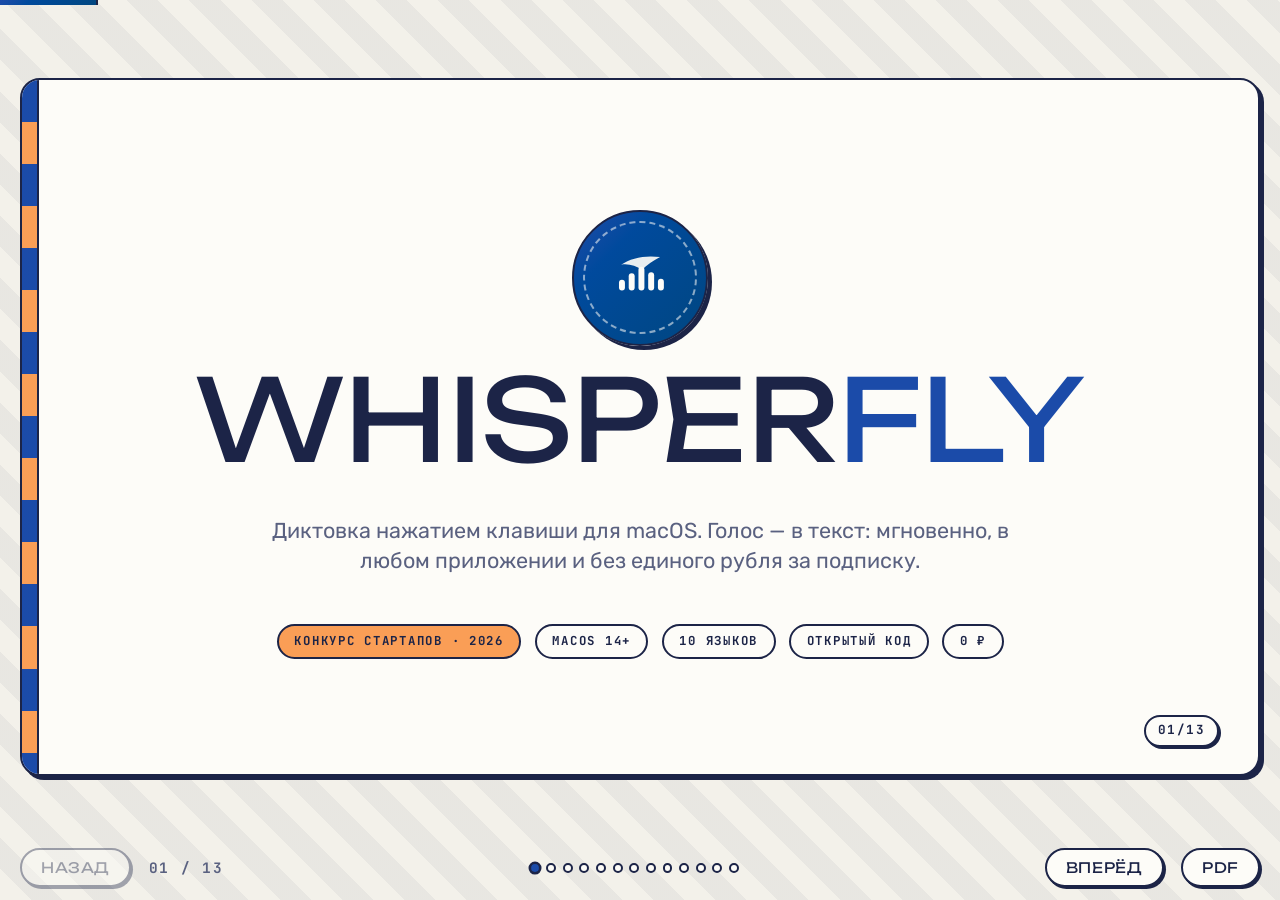
==== index.html @ e018ab06 "WhisperFly pitch deck static site" ====
<!DOCTYPE html>
<html lang="ru" data-theme="varsity" style="--tp-h: 262">
<head>
<meta charset="utf-8">
<meta name="viewport" content="width=device-width, initial-scale=1">
<title>WhisperFly — голос в текст · Питч для конкурса стартапов</title>
<meta name="description" content="WhisperFly — бесплатная диктовка нажатием клавиши для macOS. Питч-презентация для конкурса стартапов.">
<link rel="icon" href="assets/favicon.svg">
<link rel="preconnect" href="https://fonts.googleapis.com">
<link rel="preconnect" href="https://fonts.gstatic.com" crossorigin>
<link rel="stylesheet" href="https://fonts.googleapis.com/css2?family=Unbounded:wght@400;600;700;800&family=Rubik:wght@400;500;600;700;800&family=JetBrains+Mono:wght@400;700&display=swap">
<link rel="stylesheet" href="theme.css">
<link rel="stylesheet" href="deck.css">
<script>document.documentElement.classList.add('js');</script>
</head>
<body>

<div class="nav-progress" id="progress" aria-hidden="true"></div>

<!-- ── Icon sprite ──────────────────────────────────────────────────────── -->
<svg width="0" height="0" style="position:absolute" aria-hidden="true" focusable="false">
  <defs>
    <g id="g-stroke" fill="none" stroke="currentColor" stroke-width="2" stroke-linecap="round" stroke-linejoin="round"></g>
  </defs>
  <symbol id="i-mic" viewBox="0 0 24 24" fill="none" stroke="currentColor" stroke-width="2" stroke-linecap="round" stroke-linejoin="round">
    <path d="M12 2a3 3 0 0 0-3 3v6a3 3 0 0 0 6 0V5a3 3 0 0 0-3-3z"/><path d="M19 10v1a7 7 0 0 1-14 0v-1"/><path d="M12 19v3"/><path d="M9 22h6"/>
  </symbol>
  <symbol id="i-speaker" viewBox="0 0 24 24" fill="none" stroke="currentColor" stroke-width="2" stroke-linecap="round" stroke-linejoin="round">
    <path d="M11 5 6 9H3v6h3l5 4z"/><path d="M15.5 8.5a5 5 0 0 1 0 7"/><path d="M19 5a10 10 0 0 1 0 14"/>
  </symbol>
  <symbol id="i-file" viewBox="0 0 24 24" fill="none" stroke="currentColor" stroke-width="2" stroke-linecap="round" stroke-linejoin="round">
    <path d="M14 2H6a2 2 0 0 0-2 2v16a2 2 0 0 0 2 2h12a2 2 0 0 0 2-2V8z"/><path d="M14 2v6h6"/><path d="M8 13h8"/><path d="M8 17h5"/>
  </symbol>
  <symbol id="i-bolt" viewBox="0 0 24 24" fill="none" stroke="currentColor" stroke-width="2" stroke-linecap="round" stroke-linejoin="round">
    <path d="M13 2 4 14h7l-1 8 9-12h-7z"/>
  </symbol>
  <symbol id="i-spark" viewBox="0 0 24 24" fill="none" stroke="currentColor" stroke-width="2" stroke-linecap="round" stroke-linejoin="round">
    <path d="m12 3 1.9 5.6L20 10l-6.1 1.4L12 17l-1.9-5.6L4 10l6.1-1.4z"/><path d="M18 16.5 18.7 18.5 20.7 19.2 18.7 19.9 18 21.9 17.3 19.9 15.3 19.2 17.3 18.5z"/>
  </symbol>
  <symbol id="i-clock" viewBox="0 0 24 24" fill="none" stroke="currentColor" stroke-width="2" stroke-linecap="round" stroke-linejoin="round">
    <circle cx="12" cy="12" r="9"/><path d="M12 7v5l3.5 2"/>
  </symbol>
  <symbol id="i-globe" viewBox="0 0 24 24" fill="none" stroke="currentColor" stroke-width="2" stroke-linecap="round" stroke-linejoin="round">
    <circle cx="12" cy="12" r="9"/><path d="M3 12h18"/><path d="M12 3a15 15 0 0 1 0 18 15 15 0 0 1 0-18z"/>
  </symbol>
  <symbol id="i-keyboard" viewBox="0 0 24 24" fill="none" stroke="currentColor" stroke-width="2" stroke-linecap="round" stroke-linejoin="round">
    <rect x="2" y="5" width="20" height="14" rx="2"/><path d="M6 9h.01M10 9h.01M14 9h.01M18 9h.01M7 13h10M8 16.5h8"/>
  </symbol>
  <symbol id="i-cloud" viewBox="0 0 24 24" fill="none" stroke="currentColor" stroke-width="2" stroke-linecap="round" stroke-linejoin="round">
    <path d="M18 18.5a4.5 4.5 0 0 0 .6-8.96A6.5 6.5 0 0 0 5.9 9.4 4.5 4.5 0 0 0 6.5 18.5z"/>
  </symbol>
  <symbol id="i-chip" viewBox="0 0 24 24" fill="none" stroke="currentColor" stroke-width="2" stroke-linecap="round" stroke-linejoin="round">
    <rect x="6" y="6" width="12" height="12" rx="2"/><path d="M9 2v4M15 2v4M9 18v4M15 18v4M2 9h4M2 15h4M18 9h4M18 15h4"/>
  </symbol>
  <symbol id="i-shield" viewBox="0 0 24 24" fill="none" stroke="currentColor" stroke-width="2" stroke-linecap="round" stroke-linejoin="round">
    <path d="M12 3 5 6v6c0 4.4 3 8.2 7 9 4-.8 7-4.6 7-9V6z"/><path d="m9 12 2 2 4-4"/>
  </symbol>
  <symbol id="i-rocket" viewBox="0 0 24 24" fill="none" stroke="currentColor" stroke-width="2" stroke-linecap="round" stroke-linejoin="round">
    <path d="M12 2s5 3.2 5 9c0 3-1 5.2-2 6.4H9C8 16.2 7 14 7 11c0-5.8 5-9 5-9z"/><circle cx="12" cy="9" r="1.6"/><path d="M9 17.4 6 21M15 17.4 18 21"/>
  </symbol>
  <symbol id="i-users" viewBox="0 0 24 24" fill="none" stroke="currentColor" stroke-width="2" stroke-linecap="round" stroke-linejoin="round">
    <path d="M15 20v-1.6a4 4 0 0 0-4-4H7a4 4 0 0 0-4 4V20"/><circle cx="9" cy="7" r="3.4"/><path d="M18 20v-1.6a4 4 0 0 0-3-3.86"/>
  </symbol>
  <symbol id="i-code" viewBox="0 0 24 24" fill="none" stroke="currentColor" stroke-width="2" stroke-linecap="round" stroke-linejoin="round">
    <path d="m9 7-5 5 5 5"/><path d="m15 7 5 5-5 5"/>
  </symbol>
  <symbol id="i-arrow" viewBox="0 0 24 24" fill="none" stroke="currentColor" stroke-width="2.2" stroke-linecap="round" stroke-linejoin="round">
    <path d="M4 12h16"/><path d="m14 6 6 6-6 6"/>
  </symbol>
  <symbol id="i-download" viewBox="0 0 24 24" fill="none" stroke="currentColor" stroke-width="2" stroke-linecap="round" stroke-linejoin="round">
    <path d="M12 3v12"/><path d="m7 11 5 5 5-5"/><path d="M4 20h16"/>
  </symbol>
  <symbol id="i-check" viewBox="0 0 24 24" fill="none" stroke="currentColor" stroke-width="2.6" stroke-linecap="round" stroke-linejoin="round">
    <path d="m4 12.5 5.2 5.2L20 6.5"/>
  </symbol>
  <symbol id="i-x" viewBox="0 0 24 24" fill="none" stroke="currentColor" stroke-width="2.4" stroke-linecap="round" stroke-linejoin="round">
    <path d="M6 6l12 12M18 6 6 18"/>
  </symbol>
  <symbol id="i-target" viewBox="0 0 24 24" fill="none" stroke="currentColor" stroke-width="2" stroke-linecap="round" stroke-linejoin="round">
    <circle cx="12" cy="12" r="9"/><circle cx="12" cy="12" r="4.6"/><circle cx="12" cy="12" r="1.2"/>
  </symbol>
  <symbol id="i-tag" viewBox="0 0 24 24" fill="none" stroke="currentColor" stroke-width="2" stroke-linecap="round" stroke-linejoin="round">
    <path d="M20.5 12.4 12.4 20.5a2 2 0 0 1-2.8 0L3.5 14.4a2 2 0 0 1-.6-1.4V4.5a2 2 0 0 1 2-2h8.5a2 2 0 0 1 1.4.6l5.7 5.7a2 2 0 0 1 0 2.6z"/><path d="M7.5 7.5h.01"/>
  </symbol>
  <symbol id="i-trend" viewBox="0 0 24 24" fill="none" stroke="currentColor" stroke-width="2" stroke-linecap="round" stroke-linejoin="round">
    <path d="M3 17.5 9.5 11l4 4L21 7.5"/><path d="M15 7.5h6v6"/>
  </symbol>
  <symbol id="i-layers" viewBox="0 0 24 24" fill="none" stroke="currentColor" stroke-width="2" stroke-linecap="round" stroke-linejoin="round">
    <path d="m12 3 9 5-9 5-9-5z"/><path d="m3 13 9 5 9-5"/><path d="m3 17.5 9 5 9-5"/>
  </symbol>
  <symbol id="i-cap" viewBox="0 0 24 24" fill="none" stroke="currentColor" stroke-width="2" stroke-linecap="round" stroke-linejoin="round">
    <path d="M12 4 2 9l10 5 10-5z"/><path d="M6 11.4V16c0 1.3 2.7 2.6 6 2.6s6-1.3 6-2.6v-4.6"/>
  </symbol>
  <symbol id="i-link" viewBox="0 0 24 24" fill="none" stroke="currentColor" stroke-width="2" stroke-linecap="round" stroke-linejoin="round">
    <path d="M10 13.5a4.5 4.5 0 0 0 6.4 0l3-3a4.5 4.5 0 0 0-6.4-6.4l-1.4 1.4"/><path d="M14 10.5a4.5 4.5 0 0 0-6.4 0l-3 3a4.5 4.5 0 0 0 6.4 6.4l1.4-1.4"/>
  </symbol>
  <symbol id="i-coin" viewBox="0 0 24 24" fill="none" stroke="currentColor" stroke-width="2" stroke-linecap="round" stroke-linejoin="round">
    <circle cx="12" cy="12" r="9"/><path d="M12 6.8v10.4"/><path d="M14.6 9.3a2.6 2.6 0 0 0-2.6-1.4h-.4a2.3 2.3 0 0 0 0 4.6h.8a2.3 2.3 0 0 1 0 4.6h-.4a2.6 2.6 0 0 1-2.6-1.4"/>
  </symbol>
  <symbol id="i-history" viewBox="0 0 24 24" fill="none" stroke="currentColor" stroke-width="2" stroke-linecap="round" stroke-linejoin="round">
    <path d="M3.5 12a8.5 8.5 0 1 0 2.6-6.1"/><path d="M3 4v5h5"/><path d="M12 8v4.3l3 1.8"/>
  </symbol>
  <symbol id="i-image" viewBox="0 0 24 24" fill="none" stroke="currentColor" stroke-width="2" stroke-linecap="round" stroke-linejoin="round">
    <rect x="3" y="4" width="18" height="16" rx="2"/><circle cx="8.5" cy="9.5" r="1.6"/><path d="m4 17 4.5-4.5L12 16l3-3 5 5"/>
  </symbol>
</svg>

<div class="deck">
  <div class="stage" id="stage">

    <!-- ═══ 01 · Титул ═══════════════════════════════════════════════════ -->
    <section class="slide slide--title active" data-num="01/13" aria-label="Титульный слайд">
      <div class="slide-inner">
        <div class="crest anim" style="--i:0">
          <svg viewBox="0 0 64 64" fill="none" aria-hidden="true">
            <rect x="12" y="34" width="5.5" height="10" rx="2.75" fill="currentColor"/>
            <rect x="21" y="28" width="5.5" height="16" rx="2.75" fill="currentColor"/>
            <rect x="30" y="22" width="5.5" height="22" rx="2.75" fill="currentColor"/>
            <rect x="39" y="27" width="5.5" height="17" rx="2.75" fill="currentColor"/>
            <rect x="48" y="33" width="5.5" height="11" rx="2.75" fill="currentColor"/>
            <path d="M14 20c9-6 22-9 36-7-6 3-12 7-17 12-5-4-12-6-19-5z" fill="currentColor" opacity=".92"/>
          </svg>
        </div>

        <div class="brand anim" style="--i:1;--rv:tp-up">WHISPER<span class="fly">FLY</span></div>

        <p class="tagline anim" style="--i:2;--rv:tp-up">
          Диктовка нажатием клавиши для macOS. Голос&nbsp;— в текст: мгновенно,
          в любом приложении и без единого рубля за подписку.
        </p>

        <div class="title-band anim" style="--i:3;--rv:tp-up">
          <span class="badge badge--fill">Конкурс стартапов · 2026</span>
          <span class="badge">macOS 14+</span>
          <span class="badge">10 языков</span>
          <span class="badge">Открытый код</span>
          <span class="badge">0 ₽</span>
        </div>
      </div>
    </section>

    <!-- ═══ 02 · Проблема ════════════════════════════════════════════════ -->
    <section class="slide" data-num="02/13" aria-label="Проблема">
      <div class="slide-inner">
        <div class="head">
          <span class="kicker anim" style="--i:0">Проблема</span>
          <h2 class="slide-title anim" style="--i:1;--rv:tp-up">
            Печатать — <span class="hl">в 4 раза медленнее</span>, чем говорить
          </h2>
          <p class="slide-sub anim" style="--i:2;--rv:tp-up">
            Мы думаем со скоростью речи, но вводим текст со скоростью клавиатуры.
            Разрыв между мыслью и набором съедает часы рабочего времени каждый день —
            и почти все существующие решения просят за это ежемесячную подписку.
          </p>
        </div>

        <div class="grid g-4">
          <article class="card card--navy anim" style="--i:3;--rv:tp-up">
            <div class="card-ico"><svg><use href="#i-keyboard"/></svg></div>
            <div class="stat">
              <span class="stat-n">40</span>
              <span class="stat-l">слов в минуту</span>
            </div>
            <p class="card-d">Средняя скорость набора на клавиатуре у офисного сотрудника.</p>
          </article>

          <article class="card card--accent anim" style="--i:4;--rv:tp-up">
            <div class="card-ico"><svg><use href="#i-mic"/></svg></div>
            <div class="stat">
              <span class="stat-n">150</span>
              <span class="stat-l">слов в минуту</span>
            </div>
            <p class="card-d">Средняя скорость речи. Почти в четыре раза быстрее набора.</p>
          </article>

          <article class="card card--gold anim" style="--i:5;--rv:tp-up">
            <div class="card-ico"><svg><use href="#i-clock"/></svg></div>
            <div class="stat">
              <span class="stat-n">≈ 3 ч</span>
              <span class="stat-l">в день</span>
            </div>
            <p class="card-d">Уходит у человека, работа которого — текст: письма, заметки, документы, код.</p>
          </article>

          <article class="card anim" style="--i:6;--rv:tp-up">
            <div class="card-ico"><svg><use href="#i-tag"/></svg></div>
            <div class="stat">
              <span class="stat-n">$15–30</span>
              <span class="stat-l">в месяц</span>
            </div>
            <p class="card-d">Стоит подписка на существующие приложения для диктовки.</p>
          </article>
        </div>
      </div>
    </section>

    <!-- ═══ 03 · Решение ═════════════════════════════════════════════════ -->
    <section class="slide" data-num="03/13" aria-label="Решение">
      <div class="slide-inner">
        <div class="head">
          <span class="kicker anim" style="--i:0">Решение</span>
          <h2 class="slide-title anim" style="--i:1;--rv:tp-up">
            Нажал. <span class="hl">Сказал.</span> Готово.
          </h2>
          <p class="slide-sub anim" style="--i:2;--rv:tp-up">
            WhisperFly превращает речь в текст в любой программе macOS — по одному нажатию
            ⌘⇧Space. Без подписки, без загрузки моделей и без требований к железу.
          </p>
        </div>

        <div class="grid g-side">
          <ol class="punch anim" style="--i:3;--rv:tp-up">
            <li>
              <span class="n">1</span>
              <span><strong>Одной клавишей.</strong> Глобальное сочетание ⌘⇧Space запускает и
              останавливает запись из любого приложения — переключаться не нужно.</span>
            </li>
            <li>
              <span class="n">2</span>
              <span><strong>Текст там, где курсор.</strong> Вставка через Accessibility API,
              при отказе — надёжный откат на буфер обмена.</span>
            </li>
            <li>
              <span class="n">3</span>
              <span><strong>Ноль локальных моделей.</strong> Распознавание идёт в облаке:
              приложению не нужен GPU и гигабайты загрузок.</span>
            </li>
            <li>
              <span class="n">4</span>
              <span><strong>Бесплатно.</strong> Оба движка распознавания работают на
              бесплатных тарифах провайдеров.</span>
            </li>
          </ol>

          <article class="card card--navy anim" style="--i:4;--rv:tp-up">
            <div class="card-ico"><svg><use href="#i-bolt"/></svg></div>
            <div class="hero-fig">⌘⇧Space<small>одно сочетание на всё</small></div>
            <p class="card-d">Нажать — сказать — отпустить. Результат появляется в поле ввода
            за считанные секунды.</p>
          </article>
        </div>
      </div>
    </section>

    <!-- ═══ 04 · Как это работает ═══════════════════════════════════════ -->
    <section class="slide" data-num="04/13" aria-label="Как это работает">
      <div class="slide-inner">
        <div class="head">
          <span class="kicker anim" style="--i:0">Как это работает</span>
          <h2 class="slide-title anim" style="--i:1;--rv:tp-up">
            Пять шагов за <span class="hl">секунды</span>
          </h2>
          <p class="slide-sub anim" style="--i:2;--rv:tp-up">
            От нажатия клавиши до готового текста в поле ввода — один короткий конвейер.
          </p>
        </div>

        <div class="pipe anim" style="--i:3;--rv:tp-up">
          <div class="pipe-step">
            <span class="pipe-n">01</span>
            <span class="pipe-t">Запись</span>
            <p class="pipe-d">AVFoundation пишет микрофон. ScreenCaptureKit — всё, что звучит на Mac.</p>
          </div>
          <div class="pipe-step">
            <span class="pipe-n">02</span>
            <span class="pipe-t">Конвертация</span>
            <p class="pipe-d">Аудио приводится к WAV 16 кГц — формату, который понимает движок.</p>
          </div>
          <div class="pipe-step">
            <span class="pipe-n">03</span>
            <span class="pipe-t">Распознавание</span>
            <p class="pipe-d">Groq Whisper Large V3 или Google Gemini 2.5 Flash. Более 100 языков.</p>
          </div>
          <div class="pipe-step">
            <span class="pipe-n">04</span>
            <span class="pipe-t">Обработка</span>
            <p class="pipe-d">Необязательная AI-переформулировка: грамматика, пунктуация, перевод.</p>
          </div>
          <div class="pipe-step">
            <span class="pipe-n">05</span>
            <span class="pipe-t">Вставка</span>
            <p class="pipe-d">Готовый текст появляется прямо в активном поле ввода.</p>
          </div>
        </div>

        <p class="note anim" style="--i:4;--rv:tp-up">
          Временные аудиофайлы удаляются сразу после распознавания. Результат попадает
          в историю, его можно скопировать или озвучить системным голосом.
        </p>
      </div>
    </section>

    <!-- ═══ 05 · Возможности ═════════════════════════════════════════════ -->
    <section class="slide" data-num="05/13" aria-label="Возможности">
      <div class="slide-inner">
        <div class="head">
          <span class="kicker anim" style="--i:0">Возможности</span>
          <h2 class="slide-title anim" style="--i:1;--rv:tp-up">
            Всё, что нужно для <span class="hl">голосового ввода</span>
          </h2>
        </div>

        <div class="grid g-3 grid--compact">
          <article class="card anim" style="--i:2;--rv:tp-up">
            <div class="card-ico"><svg><use href="#i-speaker"/></svg></div>
            <h3 class="card-t">Два источника звука</h3>
            <p class="card-d">Микрофон или системный звук — транскрибируйте созвоны и видео прямо с дорожки Mac.</p>
          </article>

          <article class="card anim" style="--i:3;--rv:tp-up">
            <div class="card-ico"><svg><use href="#i-cloud"/></svg></div>
            <h3 class="card-t">Два бесплатных движка</h3>
            <p class="card-d">Groq Whisper Large V3 и Google Gemini 2.5 Flash через OpenRouter — оба на бесплатном тарифе.</p>
          </article>

          <article class="card anim" style="--i:4;--rv:tp-up">
            <div class="card-ico"><svg><use href="#i-file"/></svg></div>
            <h3 class="card-t">Транскрипция файлов</h3>
            <p class="card-d">MP3, M4A, WAV, FLAC, MP4, MOV — результат сразу уходит в буфер обмена.</p>
          </article>

          <article class="card anim" style="--i:5;--rv:tp-up">
            <div class="card-ico"><svg><use href="#i-spark"/></svg></div>
            <h3 class="card-t">AI-переформулировка</h3>
            <p class="card-d">Чистка грамматики, расстановка пунктуации или перевод на английский — одним переключателем.</p>
          </article>

          <article class="card anim" style="--i:6;--rv:tp-up">
            <div class="card-ico"><svg><use href="#i-history"/></svg></div>
            <h3 class="card-t">История транскрипций</h3>
            <p class="card-d">Последние 100 результатов: просмотр, копирование и повторное открытие в отдельном окне.</p>
          </article>

          <article class="card anim" style="--i:7;--rv:tp-up">
            <div class="card-ico"><svg><use href="#i-globe"/></svg></div>
            <h3 class="card-t">10 языков интерфейса</h3>
            <p class="card-d">Русский, английский, немецкий, французский, испанский, японский, китайский, корейский, итальянский, хинди.</p>
          </article>
        </div>
      </div>
    </section>

    <!-- ═══ 06 · Технологии ══════════════════════════════════════════════ -->
    <section class="slide" data-num="06/13" aria-label="Технологии">
      <div class="slide-inner">
        <div class="head">
          <span class="kicker anim" style="--i:0">Технологии</span>
          <h2 class="slide-title anim" style="--i:1;--rv:tp-up">
            Нативный стек, <span class="hl">без компромиссов</span>
          </h2>
        </div>

        <div class="chips anim" style="--i:2;--rv:tp-up">
          <span class="chip chip--acc">Swift 6</span>
          <span class="chip">SwiftUI</span>
          <span class="chip">AppKit</span>
          <span class="chip">ScreenCaptureKit</span>
          <span class="chip">AVFoundation</span>
          <span class="chip">Carbon</span>
          <span class="chip chip--gold">Groq API</span>
          <span class="chip chip--gold">OpenRouter</span>
        </div>

        <div class="grid g-side">
          <article class="card anim" style="--i:3;--rv:tp-up">
            <div class="card-ico"><svg><use href="#i-layers"/></svg></div>
            <h3 class="card-t">Пять модулей</h3>
            <ul class="layers">
              <li><b>App</b><span>Конвейер, плавающая панель, HUD-окна</span></li>
              <li><b>Services</b><span>Запись, конвертация, движки, хоткей, вставка</span></li>
              <li><b>Core</b><span>Протоколы и статусы конвейера</span></li>
              <li><b>Models</b><span>Настройки и хранилище истории</span></li>
              <li><b>Views</b><span>SwiftUI-интерфейс и строка меню</span></li>
            </ul>
          </article>

          <div class="stats">
            <article class="card card--navy anim" style="--i:4;--rv:tp-up">
              <div class="stat">
                <span class="stat-n">3 000+</span>
                <span class="stat-l">строк Swift</span>
              </div>
            </article>
            <article class="card card--accent anim" style="--i:5;--rv:tp-up">
              <div class="stat">
                <span class="stat-n">10</span>
                <span class="stat-l">локализаций</span>
              </div>
            </article>
            <article class="card card--gold anim" style="--i:6;--rv:tp-up">
              <div class="stat">
                <span class="stat-n">3</span>
                <span class="stat-l">сборки DMG</span>
              </div>
            </article>
            <article class="card anim" style="--i:7;--rv:tp-up">
              <div class="stat">
                <span class="stat-n">0 ГБ</span>
                <span class="stat-l">загрузок моделей</span>
              </div>
            </article>
          </div>
        </div>
      </div>
    </section>

    <!-- ═══ 07 · Рынок ══════════════════════════════════════════════════ -->
    <section class="slide" data-num="07/13" aria-label="Рынок">
      <div class="slide-inner">
        <div class="head">
          <span class="kicker anim" style="--i:0">Рынок</span>
          <h2 class="slide-title anim" style="--i:1;--rv:tp-up">
            Растущий рынок <span class="hl">голосовых интерфейсов</span>
          </h2>
        </div>

        <div class="grid g-3">
          <article class="card card--navy anim" style="--i:2;--rv:tp-up">
            <div class="card-ico"><svg><use href="#i-globe"/></svg></div>
            <div class="stat">
              <span class="stat-n">$5,2 млрд</span>
              <span class="stat-l">TAM · весь рынок</span>
            </div>
            <p class="card-d">Мировой рынок распознавания речи и ПО для диктовки.</p>
          </article>

          <article class="card card--accent anim" style="--i:3;--rv:tp-up">
            <div class="card-ico"><svg><use href="#i-target"/></svg></div>
            <div class="stat">
              <span class="stat-n">$780 млн</span>
              <span class="stat-l">SAM · наш сегмент</span>
            </div>
            <p class="card-d">Пользователи macOS, чья работа — постоянно вводить текст.</p>
          </article>

          <article class="card card--gold anim" style="--i:4;--rv:tp-up">
            <div class="card-ico"><svg><use href="#i-coin"/></svg></div>
            <div class="stat">
              <span class="stat-n">$12 млн</span>
              <span class="stat-l">SOM · цель за 3 года</span>
            </div>
            <p class="card-d">Русскоязычный сегмент и малый бизнес — рынок, который мы можем занять.</p>
          </article>
        </div>

        <div class="chips anim" style="--i:5;--rv:tp-up">
          <span class="chip">≈ 20 % в год — рост рынка</span>
          <span class="chip">100+ млн — активных Mac</span>
          <span class="chip">250 млн — носителей русского</span>
          <span class="chip">0 ₽ — порог входа</span>
        </div>

        <p class="note anim" style="--i:6;--rv:tp-up">
          Оценка построена на публичных данных о рынке ASR и голосового ПО; SOM — целевая
          доля русскоязычного направления за три года.
        </p>
      </div>
    </section>

    <!-- ═══ 08 · Бизнес-модель ══════════════════════════════════════════ -->
    <section class="slide" data-num="08/13" aria-label="Бизнес-модель">
      <div class="slide-inner">
        <div class="head">
          <span class="kicker anim" style="--i:0">Бизнес-модель</span>
          <h2 class="slide-title anim" style="--i:1;--rv:tp-up">
            Бесплатное ядро. <span class="hl">Платная скорость.</span>
          </h2>
        </div>

        <div class="grid g-3">
          <article class="card anim" style="--i:2;--rv:tp-up">
            <div class="card-ico"><svg><use href="#i-code"/></svg></div>
            <h3 class="card-t">Free · 0 ₽</h3>
            <p class="card-d">Всё ядро без ограничений: два движка, транскрипция файлов,
            история, 10 языков. Исходный код открыт.</p>
          </article>

          <article class="card card--accent anim" style="--i:3;--rv:tp-up">
            <div class="card-ico"><svg><use href="#i-bolt"/></svg></div>
            <h3 class="card-t">Pro · 690 ₽/мес</h3>
            <p class="card-d">Приоритетные модели, безлимитный объём, пользовательский словарь,
            экспорт и ранний доступ к новым функциям.</p>
          </article>

          <article class="card anim" style="--i:4;--rv:tp-up">
            <div class="card-ico"><svg><use href="#i-users"/></svg></div>
            <h3 class="card-t">Team · от 490 ₽</h3>
            <p class="card-d">За сотрудника в месяц: админ-панель, единый вход, общие словари
            и развёртывание внутри компании.</p>
          </article>
        </div>

        <div class="chips anim" style="--i:5;--rv:tp-up">
          <span class="chip chip--acc">Маржа > 80 %</span>
          <span class="chip">Себестоимость распознавания — центы в месяц</span>
          <span class="chip">Привлечение через открытый код</span>
          <span class="chip">Цель LTV/CAC > 3×</span>
        </div>

        <p class="note anim" style="--i:6;--rv:tp-up">
          Монетизация — план на 2026 год. Бесплатное ядро и открытый исходный код остаются
          основой продукта: они и есть канал привлечения.
        </p>
      </div>
    </section>

    <!-- ═══ 09 · Конкуренты ═════════════════════════════════════════════ -->
    <section class="slide" data-num="09/13" aria-label="Конкурентная среда">
      <div class="slide-inner">
        <div class="head">
          <span class="kicker anim" style="--i:0">Конкурентная среда</span>
          <h2 class="slide-title anim" style="--i:1;--rv:tp-up">
            Бесплатно — и с <span class="hl">открытым кодом</span>
          </h2>
        </div>

        <table class="tbl anim" style="--i:2;--rv:tp-up">
          <thead>
            <tr>
              <th>Продукт</th>
              <th>Цена</th>
              <th>Системный звук</th>
              <th>Файлы</th>
              <th>Открытый код</th>
            </tr>
          </thead>
          <tbody>
            <tr>
              <td class="col-us">WhisperFly</td>
              <td class="col-us">0 ₽</td>
              <td class="col-us"><svg class="mk mk--yes"><use href="#i-check"/></svg></td>
              <td class="col-us"><svg class="mk mk--yes"><use href="#i-check"/></svg></td>
              <td class="col-us"><svg class="mk mk--yes"><use href="#i-check"/></svg></td>
            </tr>
            <tr>
              <td>Superwhisper</td>
              <td>от $8,99/мес</td>
              <td><svg class="mk mk--no"><use href="#i-x"/></svg></td>
              <td><svg class="mk mk--yes"><use href="#i-check"/></svg></td>
              <td><svg class="mk mk--no"><use href="#i-x"/></svg></td>
            </tr>
            <tr>
              <td>MacWhisper</td>
              <td>от €59</td>
              <td><svg class="mk mk--no"><use href="#i-x"/></svg></td>
              <td><svg class="mk mk--yes"><use href="#i-check"/></svg></td>
              <td><svg class="mk mk--no"><use href="#i-x"/></svg></td>
            </tr>
            <tr>
              <td>Wispr Flow</td>
              <td>от $12/мес</td>
              <td><svg class="mk mk--no"><use href="#i-x"/></svg></td>
              <td><svg class="mk mk--no"><use href="#i-x"/></svg></td>
              <td><svg class="mk mk--no"><use href="#i-x"/></svg></td>
            </tr>
            <tr>
              <td>Apple «Диктовка»</td>
              <td>0 ₽</td>
              <td><svg class="mk mk--no"><use href="#i-x"/></svg></td>
              <td><svg class="mk mk--no"><use href="#i-x"/></svg></td>
              <td><svg class="mk mk--no"><use href="#i-x"/></svg></td>
            </tr>
          </tbody>
        </table>

        <p class="note anim" style="--i:3;--rv:tp-up">
          Публичные тарифы и возможности продуктов на начало 2026 года. WhisperFly сочетает
          то, что конкуренты предлагают только по отдельности: нулевую цену, системный звук
          и открытый исходный код.
        </p>
      </div>
    </section>

    <!-- ═══ 10 · Трекшн ═════════════════════════════════════════════════ -->
    <section class="slide" data-num="10/13" aria-label="Трекшн">
      <div class="slide-inner">
        <div class="head">
          <span class="kicker anim" style="--i:0">Трекшн</span>
          <h2 class="slide-title anim" style="--i:1;--rv:tp-up">
            Готовый продукт, <span class="hl">не прототип</span>
          </h2>
        </div>

        <div class="grid g-4">
          <article class="card card--navy anim" style="--i:2;--rv:tp-up">
            <div class="stat">
              <span class="stat-n">2.0</span>
              <span class="stat-l">текущая версия</span>
            </div>
          </article>
          <article class="card card--accent anim" style="--i:3;--rv:tp-up">
            <div class="stat">
              <span class="stat-n">3</span>
              <span class="stat-l">сборки: Apple Silicon, Intel, универсальная</span>
            </div>
          </article>
          <article class="card card--gold anim" style="--i:4;--rv:tp-up">
            <div class="stat">
              <span class="stat-n">10</span>
              <span class="stat-l">языков интерфейса</span>
            </div>
          </article>
          <article class="card anim" style="--i:5;--rv:tp-up">
            <div class="stat">
              <span class="stat-n">32</span>
              <span class="stat-l">коммита в основной ветке</span>
            </div>
          </article>
        </div>

        <article class="card card--sunken anim" style="--i:6;--rv:tp-up">
          <ul class="facts facts--2">
            <li>
              <span class="tick"><svg><use href="#i-check"/></svg></span>
              <span><strong>Установка одной командой</strong> через Homebrew или готовый DMG.</span>
            </li>
            <li>
              <span class="tick"><svg><use href="#i-check"/></svg></span>
              <span><strong>Совместимость</strong> с macOS 14 (Sonoma) вплоть до macOS 26 (Tahoe).</span>
            </li>
            <li>
              <span class="tick"><svg><use href="#i-check"/></svg></span>
              <span><strong>Три проблемы macOS 26 решены:</strong> крэш панели, ложные отказы прав, тихая запись.</span>
            </li>
            <li>
              <span class="tick"><svg><use href="#i-check"/></svg></span>
              <span><strong>Открытый исходный код</strong> на GitHub — продукт можно проверить и собрать самому.</span>
            </li>
          </ul>
        </article>
      </div>
    </section>

    <!-- ═══ 11 · Роадмап ════════════════════════════════════════════════ -->
    <section class="slide" data-num="11/13" aria-label="Роадмап">
      <div class="slide-inner">
        <div class="head">
          <span class="kicker anim" style="--i:0">Роадмап</span>
          <h2 class="slide-title anim" style="--i:1;--rv:tp-up">
            От приложения к <span class="hl">платформе</span>
          </h2>
        </div>

        <div class="road">
          <div class="road-col road-col--now anim" style="--i:2;--rv:tp-up">
            <span class="road-q">Q1 2026 · сейчас</span>
            <ul class="road-items">
              <li>Релиз 2.0: системный звук и файлы</li>
              <li>История транскрипций</li>
              <li>Совместимость с macOS 26</li>
              <li>Сборки и Homebrew</li>
            </ul>
          </div>
          <div class="road-col road-col--next anim" style="--i:3;--rv:tp-up">
            <span class="road-q">Q2 2026</span>
            <ul class="road-items">
              <li>WhisperFly Pro и подписка</li>
              <li>Пользовательский словарь</li>
              <li>Оплата и лицензирование</li>
              <li>Усиление команды: GTM</li>
            </ul>
          </div>
          <div class="road-col anim" style="--i:4;--rv:tp-up">
            <span class="road-q">Q3 2026</span>
            <ul class="road-items">
              <li>Потоковая транскрипция</li>
              <li>Компаньон для iOS</li>
              <li>Версия для Windows</li>
              <li>Публичный API</li>
            </ul>
          </div>
          <div class="road-col anim" style="--i:5;--rv:tp-up">
            <span class="road-q">Q4 2026</span>
            <ul class="road-items">
              <li>Админ-панель и единый вход</li>
              <li>Общие словари компании</li>
              <li>Развёртывание on-prem</li>
              <li>Сертификация безопасности</li>
            </ul>
          </div>
        </div>
      </div>
    </section>

    <!-- ═══ 12 · Команда ════════════════════════════════════════════════ -->
    <section class="slide" data-num="12/13" aria-label="Команда">
      <div class="slide-inner">
        <div class="head">
          <span class="kicker anim" style="--i:0">Команда</span>
          <h2 class="slide-title anim" style="--i:1;--rv:tp-up">
            Один разработчик. <span class="hl">Весь стек.</span>
          </h2>
        </div>

        <div class="crew">
          <article class="card crew-card anim" style="--i:2;--rv:tp-up">
            <div class="avatar">DS</div>
            <span class="crew-name">dandysuper</span>
            <span class="crew-role">Основатель · разработка · продукт</span>
            <p class="card-d">Полный цикл: архитектура на Swift, интерфейс, дизайн, релизы и дистрибуция.</p>
          </article>

          <article class="card crew-card card--gold anim" style="--i:3;--rv:tp-up">
            <div class="avatar"><svg style="width:3cqw;height:3cqw"><use href="#i-code"/></svg></div>
            <span class="crew-name">Открытый код</span>
            <span class="crew-role">Сообщество</span>
            <p class="card-d">Репозиторий на GitHub: код открыт, вклад и обратная связь приветствуются.</p>
          </article>

          <article class="card crew-card anim" style="--i:4;--rv:tp-up">
            <div class="avatar">HK</div>
            <span class="crew-name">hukopo</span>
            <span class="crew-role">Автор основы</span>
            <p class="card-d">Автор проекта qwenwishper, из которого вырос WhisperFly.</p>
          </article>
        </div>

        <p class="note anim" style="--i:5;--rv:tp-up">
          В планах — усиление команды: продуктовый маркетинг и продажи во втором квартале 2026 года.
        </p>
      </div>
    </section>

    <!-- ═══ 13 · Призыв ═════════════════════════════════════════════════ -->
    <section class="slide slide--close" data-num="13/13" aria-label="Что мы ищем">
      <div class="slide-inner">
        <span class="kicker anim" style="--i:0">Что мы ищем</span>
        <h2 class="slide-title anim" style="--i:1;--rv:tp-up">
          Помогите нам <span class="hl">взлететь</span>
        </h2>

        <div class="ask">
          <article class="card anim" style="--i:2;--rv:tp-up">
            <div class="card-ico"><svg><use href="#i-trend"/></svg></div>
            <h3 class="card-t">Инвестиции</h3>
            <p class="card-d">Посевной раунд для запуска Pro-версии и найма специалиста по выходу на рынок.</p>
          </article>
          <article class="card anim" style="--i:3;--rv:tp-up">
            <div class="card-ico"><svg><use href="#i-users"/></svg></div>
            <h3 class="card-t">Менторы</h3>
            <p class="card-d">Опыт вывода инструментов для продуктивности на массовый рынок и в B2B.</p>
          </article>
          <article class="card anim" style="--i:4;--rv:tp-up">
            <div class="card-ico"><svg><use href="#i-link"/></svg></div>
            <h3 class="card-t">Партнёры</h3>
            <p class="card-d">Дистрибуция через сообщества разработчиков, IT-компании и вузы.</p>
          </article>
        </div>

        <div class="cta-row anim" style="--i:5;--rv:tp-up">
          <a class="cta" href="https://github.com/dandysuper/WhisperFly/releases/latest">
            <svg><use href="#i-download"/></svg>Скачать бесплатно
          </a>
          <a class="cta cta--ghost" href="https://github.com/dandysuper/WhisperFly">
            <svg><use href="#i-code"/></svg>GitHub
          </a>
          <span class="note">Открытый исходный код · macOS 14+ · 10 языков</span>
        </div>
      </div>
    </section>

  </div><!-- /.stage -->

  <nav class="deck-nav" aria-label="Навигация по слайдам">
    <button class="nav-btn" id="prev" type="button">Назад</button>
    <span class="nav-count" id="counter">01 / 13</span>
    <div class="dots" id="dots"></div>
    <button class="nav-btn" id="next" type="button">Вперёд</button>
    <button class="nav-btn" id="print" type="button">PDF</button>
  </nav>
</div><!-- /.deck -->

<script src="app.js"></script>
</body>
</html>
---- theme.css ----
/* Theme Pack — VARSITY (id: varsity) · collection: vertical · family: Campus letterman
   Applied verbatim from the Design Studio brief. Component code uses var(--tp-*) only. */

/* ── Keyframes ─────────────────────────────────────────────────────────── */
@keyframes tp-pop{0%{transform:scale(.88);opacity:0}62%{transform:scale(1.05)}100%{transform:scale(1);opacity:1}}
@keyframes tp-up{from{transform:translateY(var(--tp-reveal-dist,16px));opacity:0}to{transform:translateY(0);opacity:1}}
@keyframes tp-down{from{transform:translateY(-16px);opacity:0}to{transform:translateY(0);opacity:1}}
@keyframes tp-sheet{from{transform:translateY(102%)}to{transform:translateY(0)}}
@keyframes tp-fade{from{opacity:0}to{opacity:1}}
@keyframes tp-wipe{from{clip-path:inset(0 100% 0 0)}to{clip-path:inset(0 0 0 0)}}
@keyframes tp-curtain{from{clip-path:inset(100% 0 0 0);transform:translateY(var(--tp-reveal-dist,16px))}to{clip-path:inset(0 0 0 0);transform:translateY(0)}}
@keyframes tp-rise{from{clip-path:inset(0 0 100% 0);transform:translateY(var(--tp-reveal-dist,16px))}to{clip-path:inset(0 0 0 0);transform:translateY(0)}}
@keyframes tp-blur-in{from{opacity:0;filter:blur(16px);transform:scale(1.05) translateY(var(--tp-reveal-dist,16px))}to{opacity:1;filter:blur(0);transform:scale(1) translateY(0)}}
@keyframes tp-glitch{0%{opacity:0;transform:translate3d(-6px,0,0);clip-path:inset(40% 0 38% 0)}18%{opacity:1;transform:translate3d(5px,0,0);clip-path:inset(12% 0 62% 0)}36%{transform:translate3d(-3px,0,0);clip-path:inset(68% 0 6% 0)}54%{transform:translate3d(2px,0,0);clip-path:inset(0 0 0 0)}72%{transform:translate3d(-1px,0,0)}100%{opacity:1;transform:none;clip-path:inset(0 0 0 0)}}
@keyframes tp-tape{from{opacity:0;transform:rotate(-9deg) translateY(var(--tp-reveal-dist,16px)) scale(.95)}to{opacity:1;transform:rotate(var(--tp-img-tilt,0deg)) translateY(0) scale(1)}}
@keyframes tp-zoom{from{transform:scale(1.16)}to{transform:scale(1)}}
@keyframes tp-bar{from{transform:scaleX(0)}to{transform:scaleX(1)}}
@keyframes tp-shake{10%,90%{transform:translateX(-2px)}30%,70%{transform:translateX(3px)}50%{transform:translateX(-4px)}}
@keyframes tp-pulse{0%,100%{opacity:1}50%{opacity:.42}}
@keyframes tp-breathe{0%,100%{transform:scale(1)}50%{transform:scale(1.045)}}
@keyframes tp-shimmer{from{background-position:-160% 0}to{background-position:260% 0}}
@keyframes tp-float{0%,100%{transform:translateY(0)}50%{transform:translateY(-9px)}}
@keyframes tp-spin{to{transform:rotate(360deg)}}
@keyframes tp-blink{50%{opacity:0}}
@keyframes tp-tilt{0%,100%{transform:rotate(-2.5deg)}50%{transform:rotate(2.5deg)}}
@keyframes tp-drift{0%{transform:translate3d(0,0,0) scale(1)}50%{transform:translate3d(4%,-3%,0) scale(1.12)}100%{transform:translate3d(0,0,0) scale(1)}}

@media (prefers-reduced-motion: reduce){*,*::before,*::after{animation-duration:1ms!important;animation-iteration-count:1!important;transition-duration:1ms!important}}

/* ── VARSITY tokens ────────────────────────────────────────────────────── */
[data-theme="varsity"]{
  --tp-h:262;
  --tp-fx:none;--tp-fx-size:auto;--tp-fx-anim:none;--tp-fx-op:0;--tp-fx-blend:normal;--tp-fx-tf:none;
  --tp-3d:none;--tp-3d-anim:none;--tp-3d-web:none;
  --tp-dur-slow:480ms;--tp-stagger:55ms;--tp-reveal:tp-pop;--tp-reveal-dist:20px;
  --tp-img-r:12px;--tp-img-frame:2.5px solid #1c2447;--tp-img-sh:4px 4px 0 rgba(28,36,71,.3);
  --tp-img-filter:saturate(1.1) contrast(1.05);--tp-img-overlay-op:0.1;--tp-img-blend:normal;
  --tp-img-tilt:0deg;--tp-img-ar:4 / 3;
  --tp-bg:#f3f1ea;--tp-canvas:#f3f1ea;--tp-surf:#fdfcf8;--tp-surf-2:#e5e1d4;
  --tp-ink:#1c2447;--tp-mute:#5a6180;
  --tp-acc:oklch(0.44 0.16 calc(var(--tp-h) + 0));
  --tp-acc-2:oklch(0.78 0.14 calc(var(--tp-h) + 155));
  --tp-acc-ink:#fdfcf8;--tp-line:#1c2447;
  --tp-grad:linear-gradient(135deg, oklch(0.44 0.16 calc(var(--tp-h) + 0)), oklch(0.38 0.13 calc(var(--tp-h) + -20)));
  --tp-r:14px;--tp-r-sm:9px;--tp-r-lg:20px;--tp-r-btn:99px;
  --tp-sh:4px 4px 0 #1c2447;--tp-sh-sm:2px 2px 0 #1c2447;
  --tp-bw:2.5px;
  /* Cyrillic substitution — this deck is Russian and the pack's Bungee/Figtree ship no
     Cyrillic at all (verified against the Google Fonts subsets), so headings would fall
     back to a system face and the type would break into two voices. Unbounded and Rubik
     carry the same loud-campus / friendly-geometric register with full Cyrillic coverage. */
  --tp-font-display:'Unbounded', 'Bungee', system-ui;
  --tp-font-body:'Rubik', 'Figtree', system-ui;
  --tp-font-mono:'JetBrains Mono', monospace;
  --tp-w-display:400;--tp-track-display:0.01em;--tp-case-display:uppercase;--tp-hero:58px;
  --tp-dur:160ms;--tp-ease:cubic-bezier(.34,1.4,.64,1);--tp-press:0.95;
  --tp-tex:none;--tp-blur:none;
}

/* ── Shared structural helpers ─────────────────────────────────────────── */
.tp-web-stage{position:relative;isolation:isolate;overflow:hidden;animation:var(--tp-3d-web,none);transform-origin:50% 50%}
.tp-web-stage>.tp-fx{inset:-20%}
.tp-fx{position:absolute;inset:-40%;z-index:-1;pointer-events:none;background:var(--tp-fx);background-size:var(--tp-fx-size);opacity:var(--tp-fx-op);mix-blend-mode:var(--tp-fx-blend);transform:var(--tp-fx-tf);animation:var(--tp-fx-anim)}
.tp-screen{position:relative;isolation:isolate;overflow:hidden}
.tp-stage{transform:var(--tp-3d);animation:var(--tp-3d-anim);transform-style:preserve-3d}

/* ── Base ──────────────────────────────────────────────────────────────── */
*,*::before,*::after{box-sizing:border-box}
body{
  margin:0;
  background:var(--tp-bg);
  color:var(--tp-ink);
  font-family:var(--tp-font-body);
  font-size:16px;
  line-height:1.5;
  -webkit-font-smoothing:antialiased;
}
h1,h2,h3,h4{
  font-family:var(--tp-font-display);
  font-weight:var(--tp-w-display);
  letter-spacing:var(--tp-track-display);
  text-transform:var(--tp-case-display);
  line-height:1.02;
  margin:0;
}
---- deck.css ----
/* WhisperFly — competition pitch deck. VARSITY theme.
   Every size/colour below resolves to a var(--tp-*). Layout units are container-query
   units (cqw) against the slide box, so the same markup scales on screen and in print. */

/* ── Deck shell ────────────────────────────────────────────────────────── */
html,body{height:100%}
body{
  overflow:hidden;
  background:
    repeating-linear-gradient(45deg, transparent 0 22px, color-mix(in oklab, var(--tp-ink) 5%, transparent) 22px 44px),
    var(--tp-bg);
}

.deck{
  height:100dvh;
  display:grid;
  grid-template-rows:1fr auto;
  place-items:center;
  padding:2.2vmin 2.2vmin 0;
  gap:1.6vmin;
}

.stage{
  position:relative;
  width:min(100%, calc((100dvh - 12vmin) * 16 / 9));
  aspect-ratio:16 / 9;
  max-height:100%;
}

/* ── Slide ─────────────────────────────────────────────────────────────── */
.slide{
  position:absolute;
  inset:0;
  container-type:size;
  overflow:hidden;
  background:var(--tp-surf);
  border:var(--tp-bw) solid var(--tp-line);
  border-radius:var(--tp-r-lg);
  box-shadow:var(--tp-sh);
  opacity:0;
  visibility:hidden;
  transition:opacity var(--tp-dur-slow) var(--tp-ease), transform var(--tp-dur-slow) var(--tp-ease);
  transform:scale(.985);
}
.slide.active{opacity:1;visibility:visible;transform:scale(1)}

.slide-inner{
  position:absolute;
  inset:0;
  padding:5.4cqw 5.6cqw 4.2cqw;
  display:flex;
  flex-direction:column;
  gap:2.1cqw;
}

/* letterman spine down the left edge */
.slide::before{
  content:"";
  position:absolute;
  left:0;top:0;bottom:0;
  width:1.35cqw;
  background:repeating-linear-gradient(180deg,
    var(--tp-acc) 0 3.4cqw,
    var(--tp-acc-2) 3.4cqw 6.8cqw);
  border-right:var(--tp-bw) solid var(--tp-line);
}

/* slide number, bottom-right */
/* Jersey-number pill: stays legible even when a tall card reaches the corner. */
.slide::after{
  content:attr(data-num);
  position:absolute;
  right:3.2cqw;
  bottom:2.2cqw;
  z-index:2;
  font-family:var(--tp-font-mono);
  font-weight:700;
  font-size:1.02cqw;
  color:var(--tp-ink);
  letter-spacing:.12em;
  background:var(--tp-surf);
  border:var(--tp-bw) solid var(--tp-line);
  border-radius:var(--tp-r-btn);
  padding:.34cqw .95cqw;
  box-shadow:var(--tp-sh-sm);
}

/* ── Type ──────────────────────────────────────────────────────────────── */
.kicker{
  display:inline-flex;
  align-items:center;
  gap:.7cqw;
  align-self:flex-start;
  font-family:var(--tp-font-mono);
  font-weight:700;
  font-size:1.02cqw;
  letter-spacing:.22em;
  text-transform:uppercase;
  color:var(--tp-acc-ink);
  background:var(--tp-acc);
  border:var(--tp-bw) solid var(--tp-line);
  border-radius:var(--tp-r-btn);
  padding:.42cqw 1.15cqw;
  box-shadow:var(--tp-sh-sm);
}
.kicker--gold{background:var(--tp-acc-2);color:var(--tp-ink)}

.slide-title{
  font-size:4.5cqw;
  color:var(--tp-ink);
}
.slide-title .hl{
  color:var(--tp-acc-ink);
  background:var(--tp-acc);
  border-radius:var(--tp-r-sm);
  padding:0 .34cqw;
  box-decoration-break:clone;
  -webkit-box-decoration-break:clone;
}
.slide-sub{
  font-size:1.42cqw;
  color:var(--tp-mute);
  max-width:76cqw;
  line-height:1.45;
}

.head{display:flex;flex-direction:column;gap:1.05cqw;flex:0 0 auto}

/* ── Cards, tiles, bento ───────────────────────────────────────────────── */
.grid{display:grid;gap:1.55cqw;flex:1 1 auto;min-height:0}
.g-2{grid-template-columns:repeat(2,minmax(0,1fr))}
.g-3{grid-template-columns:repeat(3,minmax(0,1fr))}
.g-4{grid-template-columns:repeat(4,minmax(0,1fr))}
.g-hero{grid-template-columns:1.35fr 1fr 1fr}
.g-side{grid-template-columns:1.15fr .85fr}

.card{
  position:relative;
  background:var(--tp-surf);
  border:var(--tp-bw) solid var(--tp-line);
  border-radius:var(--tp-r);
  box-shadow:var(--tp-sh);
  padding:2.05cqw;
  display:flex;
  flex-direction:column;
  gap:1.05cqw;
  min-height:0;
  overflow:hidden;
}
.card--sunken{background:var(--tp-surf-2)}
.card--accent{background:var(--tp-acc);color:var(--tp-acc-ink)}
.card--accent .card-t{color:var(--tp-acc-ink)}
.card--accent .card-d{color:color-mix(in oklab, var(--tp-acc-ink) 88%, transparent)}
.card--gold{background:var(--tp-acc-2);color:var(--tp-ink)}
.card--navy{background:var(--tp-ink);color:var(--tp-surf)}
.card--navy .card-t{color:var(--tp-surf)}
.card--navy .card-d{color:color-mix(in oklab, var(--tp-surf) 82%, transparent)}

.card-ico{
  width:3.5cqw;height:3.5cqw;
  display:grid;place-items:center;
  border:var(--tp-bw) solid var(--tp-line);
  border-radius:var(--tp-r-sm);
  background:var(--tp-surf-2);
  color:var(--tp-ink);
  flex:0 0 auto;
}
.card-ico svg{width:1.95cqw;height:1.95cqw;display:block}
.card--accent .card-ico{background:var(--tp-acc-ink);color:var(--tp-acc)}
.card--navy .card-ico{background:var(--tp-acc-2);color:var(--tp-ink);border-color:var(--tp-acc-2)}
.card--gold .card-ico{background:var(--tp-ink);color:var(--tp-acc-2)}

.card-t{
  font-family:var(--tp-font-display);
  font-size:1.55cqw;
  text-transform:var(--tp-case-display);
  letter-spacing:var(--tp-track-display);
  line-height:1.08;
}
.card-d{font-size:1.15cqw;color:var(--tp-mute);line-height:1.42;margin:0}
.card-d strong{color:inherit;font-weight:800}

/* stat block */
.stat{display:flex;flex-direction:column;gap:.3cqw}
.stat-n{
  font-family:var(--tp-font-display);
  font-size:3.5cqw;
  line-height:1;
}
.stat-l{
  font-family:var(--tp-font-mono);
  font-size:.95cqw;
  letter-spacing:.14em;
  text-transform:uppercase;
  color:var(--tp-mute);
}
.card--navy .stat-l,.card--accent .stat-l{color:color-mix(in oklab, currentColor 78%, transparent)}

/* ── Numbered punch list ───────────────────────────────────────────────── */
.punch{display:flex;flex-direction:column;gap:1.15cqw;margin:0;padding:0;list-style:none;justify-content:center}
.punch li{display:flex;gap:1.1cqw;align-items:flex-start;font-size:1.2cqw;line-height:1.42}
.punch .n{
  flex:0 0 auto;
  width:2.5cqw;height:2.5cqw;
  display:grid;place-items:center;
  border:var(--tp-bw) solid var(--tp-line);
  border-radius:var(--tp-r-btn);
  background:var(--tp-acc-2);
  font-family:var(--tp-font-mono);
  font-weight:700;
  font-size:1.02cqw;
}

/* ── Pipeline ──────────────────────────────────────────────────────────── */
.pipe{display:flex;align-items:stretch;gap:0;flex:1 1 auto;min-height:0}
.pipe-step{
  flex:1 1 0;
  display:flex;flex-direction:column;gap:.85cqw;
  padding:1.6cqw 1.25cqw;
  border:var(--tp-bw) solid var(--tp-line);
  background:var(--tp-surf);
  justify-content:flex-start;
}
.pipe-step:first-child{border-radius:var(--tp-r) 0 0 var(--tp-r)}
.pipe-step:last-child{border-radius:0 var(--tp-r) var(--tp-r) 0}
.pipe-step + .pipe-step{border-left:none}
.pipe-step:nth-child(even){background:var(--tp-surf-2)}
.pipe-n{font-family:var(--tp-font-mono);font-weight:700;font-size:1cqw;color:var(--tp-acc)}
.pipe-t{font-family:var(--tp-font-display);font-size:1.35cqw;text-transform:var(--tp-case-display);line-height:1.1}
.pipe-d{font-size:1.02cqw;color:var(--tp-mute);line-height:1.36;margin:0}

/* ── Comparison table ──────────────────────────────────────────────────── */
.tbl{
  width:100%;
  border-collapse:separate;
  border-spacing:0;
  border:var(--tp-bw) solid var(--tp-line);
  border-radius:var(--tp-r);
  overflow:hidden;
  font-size:1.1cqw;
  flex:1 1 auto;
}
.tbl th,.tbl td{padding:1.05cqw 1.15cqw;text-align:left;border-bottom:var(--tp-bw) solid color-mix(in oklab, var(--tp-line) 26%, transparent)}
.tbl thead th{
  background:var(--tp-ink);color:var(--tp-surf);
  font-family:var(--tp-font-display);
  font-size:1.02cqw;letter-spacing:.06em;text-transform:uppercase;
  border-bottom:none;
}
.tbl tbody tr:last-child td{border-bottom:none}
.tbl tbody tr:nth-child(even){background:var(--tp-surf-2)}
.tbl .col-us{background:color-mix(in oklab, var(--tp-acc) 14%, var(--tp-surf))}
.tbl thead .col-us{background:var(--tp-acc);color:var(--tp-acc-ink)}
.tbl td.col-us{font-weight:800}
.yes{color:var(--tp-acc);font-weight:800}
.no{color:var(--tp-mute);font-weight:600}

/* ── Market bars ───────────────────────────────────────────────────────── */
.mkt{display:flex;flex-direction:column;gap:1.35cqw;flex:1 1 auto;justify-content:center;min-height:0}
.mkt-row{display:grid;grid-template-columns:9cqw 1fr 12cqw;align-items:center;gap:1.3cqw}
.mkt-lab{font-family:var(--tp-font-mono);font-weight:700;font-size:1.1cqw;letter-spacing:.1em}
.mkt-bar{height:3.1cqw;border:var(--tp-bw) solid var(--tp-line);border-radius:var(--tp-r-sm);background:var(--tp-surf-2);overflow:hidden}
.mkt-fill{height:100%;background:var(--tp-grad);border-right:var(--tp-bw) solid var(--tp-line);animation:tp-bar 900ms var(--tp-ease) both}
.mkt-row:nth-child(2) .mkt-fill{background:var(--tp-acc);animation-delay:120ms}
.mkt-row:nth-child(3) .mkt-fill{background:var(--tp-acc-2);animation-delay:240ms}
.mkt-val{font-family:var(--tp-font-display);font-size:1.5cqw;text-align:right}
.mkt-note{font-size:1.02cqw;color:var(--tp-mute);margin:0}

/* ── Roadmap ───────────────────────────────────────────────────────────── */
.road{display:grid;grid-template-columns:repeat(4,minmax(0,1fr));gap:1.4cqw;flex:1 1 auto;min-height:0;align-content:center}
.road-col{display:flex;flex-direction:column;gap:1cqw;padding-top:1.9cqw;position:relative}
.road-col::before{
  content:"";position:absolute;top:0;left:0;right:0;height:1.15cqw;
  border:var(--tp-bw) solid var(--tp-line);
  border-radius:var(--tp-r-btn);
  background:var(--tp-surf-2);
}
.road-col--now::before{background:var(--tp-acc)}
.road-col--next::before{background:var(--tp-acc-2)}
.road-q{font-family:var(--tp-font-display);font-size:1.55cqw}
.road-items{display:flex;flex-direction:column;gap:.75cqw;margin:0;padding:0;list-style:none}
.road-items li{font-size:1.05cqw;color:var(--tp-mute);line-height:1.34;padding-left:1.35cqw;position:relative}
.road-items li::before{content:"";position:absolute;left:0;top:.42cqw;width:.62cqw;height:.62cqw;border:2px solid var(--tp-line);border-radius:50%;background:var(--tp-surf)}

/* ── Team ──────────────────────────────────────────────────────────────── */
.crew{display:flex;gap:1.6cqw;flex:1 1 auto;align-items:stretch;min-height:0}
.crew-card{flex:1 1 0;display:flex;flex-direction:column;gap:1.1cqw;align-items:center;text-align:center;justify-content:center}
.avatar{
  width:7.4cqw;height:7.4cqw;border-radius:50%;
  border:var(--tp-bw) solid var(--tp-line);
  box-shadow:var(--tp-sh-sm);
  display:grid;place-items:center;
  background:var(--tp-grad);color:var(--tp-acc-ink);
  font-family:var(--tp-font-display);font-size:2.5cqw;
}
.card--gold .avatar{background:var(--tp-ink);color:var(--tp-acc-2)}
.crew-name{font-family:var(--tp-font-display);font-size:1.6cqw}
.crew-role{font-family:var(--tp-font-mono);font-size:.95cqw;letter-spacing:.12em;text-transform:uppercase;color:var(--tp-mute)}
.card--accent .crew-role,.card--navy .crew-role{color:color-mix(in oklab, currentColor 75%, transparent)}

/* ── Title slide ───────────────────────────────────────────────────────── */
.slide--title .slide-inner{align-items:center;justify-content:center;text-align:center;gap:1.5cqw}
.brand{
  font-family:var(--tp-font-display);
  font-size:9.2cqw;
  line-height:.98;
  letter-spacing:-.005em;
}
.brand .fly{color:var(--tp-acc)}
.tagline{font-size:1.75cqw;color:var(--tp-mute);max-width:62cqw;line-height:1.4}
.title-band{display:flex;gap:1.1cqw;flex-wrap:wrap;justify-content:center;margin-top:.6cqw}
.badge{
  font-family:var(--tp-font-mono);font-weight:700;font-size:1cqw;letter-spacing:.14em;text-transform:uppercase;
  border:var(--tp-bw) solid var(--tp-line);border-radius:var(--tp-r-btn);
  padding:.5cqw 1.25cqw;background:var(--tp-surf);
}
.badge--fill{background:var(--tp-acc-2)}

/* letterman crest */
.crest{
  width:11cqw;height:11cqw;border-radius:50%;
  border:var(--tp-bw) solid var(--tp-line);
  box-shadow:var(--tp-sh);
  background:var(--tp-grad);
  display:grid;place-items:center;
  color:var(--tp-acc-ink);
  position:relative;
}
.crest::after{
  content:"";position:absolute;inset:.75cqw;border-radius:50%;
  border:2px dashed color-mix(in oklab, var(--tp-acc-ink) 55%, transparent);
}
.crest svg{width:5.6cqw;height:5.6cqw}

/* ── Closing ───────────────────────────────────────────────────────────── */
.slide--close .slide-inner{justify-content:center;gap:2cqw}
.ask{
  display:grid;grid-template-columns:repeat(3,minmax(0,1fr));gap:1.5cqw;
}
.cta-row{display:flex;gap:1.1cqw;align-items:center;flex-wrap:wrap}
.cta{
  display:inline-flex;align-items:center;gap:.75cqw;
  font-family:var(--tp-font-display);font-size:1.3cqw;
  text-transform:var(--tp-case-display);letter-spacing:var(--tp-track-display);
  background:var(--tp-acc);color:var(--tp-acc-ink);
  border:var(--tp-bw) solid var(--tp-line);
  border-radius:var(--tp-r-btn);
  padding:.85cqw 2.1cqw;
  box-shadow:var(--tp-sh-sm);
  text-decoration:none;
  transition:transform var(--tp-dur) var(--tp-ease);
}
.cta:active{transform:scale(var(--tp-press))}
.cta--ghost{background:var(--tp-surf);color:var(--tp-ink)}
.cta svg{width:1.5cqw;height:1.5cqw}

/* ── Nav bar ───────────────────────────────────────────────────────────── */
.deck-nav{
  width:min(100%, calc((100dvh - 12vmin) * 16 / 9));
  display:flex;align-items:center;gap:1.1rem;
  padding:0 0 1.4vmin;
}
.nav-btn{
  font-family:var(--tp-font-display);
  font-size:.9rem;text-transform:uppercase;letter-spacing:.04em;
  color:var(--tp-ink);background:var(--tp-surf);
  border:var(--tp-bw) solid var(--tp-line);
  border-radius:var(--tp-r-btn);
  padding:.55rem 1.2rem;
  cursor:pointer;
  box-shadow:var(--tp-sh-sm);
  transition:transform var(--tp-dur) var(--tp-ease), background var(--tp-dur) var(--tp-ease);
}
.nav-btn:hover{background:var(--tp-acc-2)}
.nav-btn:active{transform:scale(var(--tp-press))}
.nav-btn:disabled{opacity:.38;cursor:default;transform:none}
.nav-count{
  font-family:var(--tp-font-mono);font-weight:700;font-size:.9rem;
  letter-spacing:.12em;color:var(--tp-mute);white-space:nowrap;
}
.dots{display:flex;gap:.42rem;flex:1 1 auto;flex-wrap:wrap;justify-content:center}
.dot{
  width:.62rem;height:.62rem;border-radius:50%;
  border:var(--tp-bw) solid var(--tp-line);
  background:var(--tp-surf);cursor:pointer;padding:0;
  transition:transform var(--tp-dur) var(--tp-ease), background var(--tp-dur) var(--tp-ease);
}
.dot:hover{transform:scale(1.25)}
.dot[aria-current="true"]{background:var(--tp-acc);transform:scale(1.3)}
.nav-progress{
  position:fixed;left:0;top:0;height:.34rem;z-index:50;
  background:var(--tp-grad);
  border-right:var(--tp-bw) solid var(--tp-line);
  width:0;transition:width var(--tp-dur-slow) var(--tp-ease);
}

/* ── Motion: elements reveal when their slide becomes active ───────────── */
.js .slide .anim{opacity:0}
.js .slide.active .anim{
  animation:var(--rv,var(--tp-reveal)) var(--tp-dur-slow) var(--tp-ease) both;
  animation-delay:calc(var(--i,0) * var(--tp-stagger));
  opacity:1;
}

/* ── Print → PDF, one slide per landscape page ─────────────────────────── */
@media print{
  @page{size:1280px 720px;margin:0}
  html,body{height:auto;overflow:visible;background:var(--tp-bg)}
  .deck{display:block;height:auto;padding:0;gap:0}
  .deck-nav,.nav-progress{display:none!important}
  .stage{width:auto;aspect-ratio:auto;max-height:none;position:static}
  .slide{
    position:relative;inset:auto;
    width:1280px;height:720px;
    opacity:1!important;visibility:visible!important;transform:none!important;
    border-radius:0;border:none;box-shadow:none;
    break-after:page;page-break-after:always;
  }
  .slide:last-child{break-after:auto;page-break-after:auto}
  .slide .anim{opacity:1!important;animation:none!important;transform:none!important}
  .mkt-fill{animation:none!important;transform:none!important}
}
/* ── Chips ─────────────────────────────────────────────────────────────── */
.chips{display:flex;flex-wrap:wrap;gap:.8cqw;flex:0 0 auto}
.chip{
  font-family:var(--tp-font-mono);font-weight:700;font-size:.96cqw;letter-spacing:.1em;
  text-transform:uppercase;
  border:var(--tp-bw) solid var(--tp-line);
  border-radius:var(--tp-r-btn);
  padding:.4cqw 1.05cqw;
  background:var(--tp-surf);
  color:var(--tp-ink);
  white-space:nowrap;
}
.chip--acc{background:var(--tp-acc);color:var(--tp-acc-ink)}
.chip--gold{background:var(--tp-acc-2)}

/* ── Fact rows ─────────────────────────────────────────────────────────── */
.facts{display:flex;flex-direction:column;gap:1cqw;margin:0;padding:0;list-style:none}
.facts li{display:flex;gap:.9cqw;align-items:flex-start;font-size:1.1cqw;line-height:1.38}
.facts .tick{flex:0 0 auto;width:1.6cqw;height:1.6cqw;color:var(--tp-acc)}
.facts .tick svg{width:100%;height:100%;display:block}
.card--navy .facts .tick{color:var(--tp-acc-2)}

/* ── Footnote ──────────────────────────────────────────────────────────── */
.note{font-size:.9cqw;color:var(--tp-mute);margin:0;line-height:1.42;max-width:90cqw}

/* ── Stat grid ─────────────────────────────────────────────────────────── */
.stats{display:grid;grid-template-columns:repeat(2,minmax(0,1fr));gap:1.15cqw;flex:1 1 auto;min-height:0}
.stats--3{grid-template-columns:repeat(3,minmax(0,1fr))}
/* The 2x2 stat grid is a narrow column — its figures need a smaller step than .stat-n. */
.stats .stat-n{font-size:2.5cqw}
.stats .stat-l{font-size:.88cqw;letter-spacing:.1em}

/* ── Architecture layers ───────────────────────────────────────────────── */
.layers{display:flex;flex-direction:column;gap:.85cqw;margin:0;padding:0;list-style:none;justify-content:center;flex:1 1 auto}
.layers li{display:grid;grid-template-columns:6.4cqw 1fr;gap:1.05cqw;align-items:baseline;font-size:1.06cqw;line-height:1.36}
.layers b{font-family:var(--tp-font-display);font-size:1.1cqw;text-transform:var(--tp-case-display)}
.layers span{color:var(--tp-mute)}

/* ── Inline emblem that sits inside a card ─────────────────────────────── */
.emblem{
  width:4.6cqw;height:4.6cqw;border-radius:50%;
  border:var(--tp-bw) solid var(--tp-line);
  display:grid;place-items:center;
  background:var(--tp-acc-2);color:var(--tp-ink);
  flex:0 0 auto;
}
.emblem svg{width:2.4cqw;height:2.4cqw}

/* ── Hero figure (one big number) ──────────────────────────────────────── */
.hero-fig{
  font-family:var(--tp-font-display);
  /* Sized so "⌘⇧Space" fits the narrow .g-side column without clipping. */
  font-size:4.2cqw;
  line-height:1.06;
  color:var(--tp-acc);
}
.hero-fig small{
  display:block;
  font-family:var(--tp-font-mono);
  font-weight:700;
  font-size:1.02cqw;
  letter-spacing:.16em;
  text-transform:uppercase;
  color:var(--tp-mute);
  margin-top:.7cqw;
}
/* ── Compact bento (six tiles on one screen) ───────────────────────────── */
.grid--compact{gap:1.25cqw}
.grid--compact .card{padding:1.5cqw;gap:.75cqw}
.grid--compact .card-ico{width:2.9cqw;height:2.9cqw}
.grid--compact .card-ico svg{width:1.6cqw;height:1.6cqw}
.grid--compact .card-t{font-size:1.3cqw}
.grid--compact .card-d{font-size:1cqw;line-height:1.34}
/* ── Table marks (✓ / ✗) ───────────────────────────────────────────────── */
.tbl td{vertical-align:middle}
.mk{width:1.45cqw;height:1.45cqw;display:block}
.mk--yes{color:var(--tp-acc)}
.mk--no{color:var(--tp-mute)}

/* ── Two-column fact list ──────────────────────────────────────────────── */
.facts--2{display:grid;grid-template-columns:repeat(2,minmax(0,1fr));gap:1.05cqw 2.2cqw;align-content:center}

/* ── Crew avatar with an icon inside ───────────────────────────────────── */
.crew-card .avatar svg{width:3cqw;height:3cqw;display:block}

/* ── Kicker inherits the theme's display case on the closing slide ─────── */
.slide--close .kicker{align-self:flex-start}

/* ── Footnote sitting inline in the CTA row ───────────────────────────── */
.cta-row .note{max-width:44cqw}
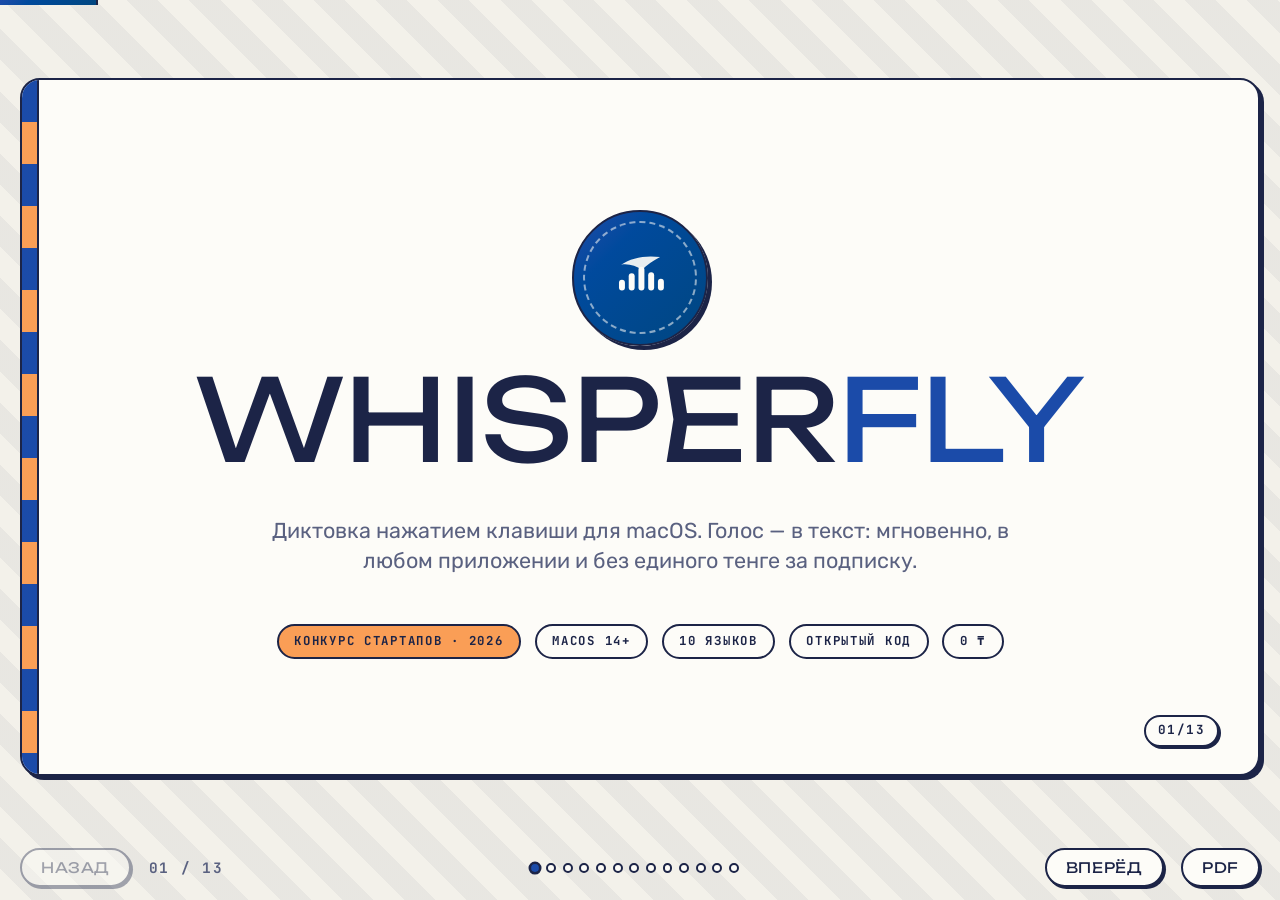
==== commit 7f6ee7d8: "Switch pricing from rubles to tenge (3 990 ₸ Pro / 2 990 ₸ Team)" ====
--- a/index.html
+++ b/index.html
@@ -126,7 +126,7 @@
 
         <p class="tagline anim" style="--i:2;--rv:tp-up">
           Диктовка нажатием клавиши для macOS. Голос&nbsp;— в текст: мгновенно,
-          в любом приложении и без единого рубля за подписку.
+          в любом приложении и без единого тенге за подписку.
         </p>
 
         <div class="title-band anim" style="--i:3;--rv:tp-up">
@@ -134,7 +134,7 @@
           <span class="badge">macOS 14+</span>
           <span class="badge">10 языков</span>
           <span class="badge">Открытый код</span>
-          <span class="badge">0 ₽</span>
+          <span class="badge">0 ₸</span>
         </div>
       </div>
     </section>
@@ -447,7 +447,7 @@
           <span class="chip">≈ 20 % в год — рост рынка</span>
           <span class="chip">100+ млн — активных Mac</span>
           <span class="chip">250 млн — носителей русского</span>
-          <span class="chip">0 ₽ — порог входа</span>
+          <span class="chip">0 ₸ — порог входа</span>
         </div>
 
         <p class="note anim" style="--i:6;--rv:tp-up">
@@ -470,21 +470,21 @@
         <div class="grid g-3">
           <article class="card anim" style="--i:2;--rv:tp-up">
             <div class="card-ico"><svg><use href="#i-code"/></svg></div>
-            <h3 class="card-t">Free · 0 ₽</h3>
+            <h3 class="card-t">Free · 0 ₸</h3>
             <p class="card-d">Всё ядро без ограничений: два движка, транскрипция файлов,
             история, 10 языков. Исходный код открыт.</p>
           </article>
 
           <article class="card card--accent anim" style="--i:3;--rv:tp-up">
             <div class="card-ico"><svg><use href="#i-bolt"/></svg></div>
-            <h3 class="card-t">Pro · 690 ₽/мес</h3>
+            <h3 class="card-t">Pro · 3 990 ₸/мес</h3>
             <p class="card-d">Приоритетные модели, безлимитный объём, пользовательский словарь,
             экспорт и ранний доступ к новым функциям.</p>
           </article>
 
           <article class="card anim" style="--i:4;--rv:tp-up">
             <div class="card-ico"><svg><use href="#i-users"/></svg></div>
-            <h3 class="card-t">Team · от 490 ₽</h3>
+            <h3 class="card-t">Team · от 2 990 ₸</h3>
             <p class="card-d">За сотрудника в месяц: админ-панель, единый вход, общие словари
             и развёртывание внутри компании.</p>
           </article>
@@ -527,7 +527,7 @@
           <tbody>
             <tr>
               <td class="col-us">WhisperFly</td>
-              <td class="col-us">0 ₽</td>
+              <td class="col-us">0 ₸</td>
               <td class="col-us"><svg class="mk mk--yes"><use href="#i-check"/></svg></td>
               <td class="col-us"><svg class="mk mk--yes"><use href="#i-check"/></svg></td>
               <td class="col-us"><svg class="mk mk--yes"><use href="#i-check"/></svg></td>
@@ -555,7 +555,7 @@
             </tr>
             <tr>
               <td>Apple «Диктовка»</td>
-              <td>0 ₽</td>
+              <td>0 ₸</td>
               <td><svg class="mk mk--no"><use href="#i-x"/></svg></td>
               <td><svg class="mk mk--no"><use href="#i-x"/></svg></td>
               <td><svg class="mk mk--no"><use href="#i-x"/></svg></td>
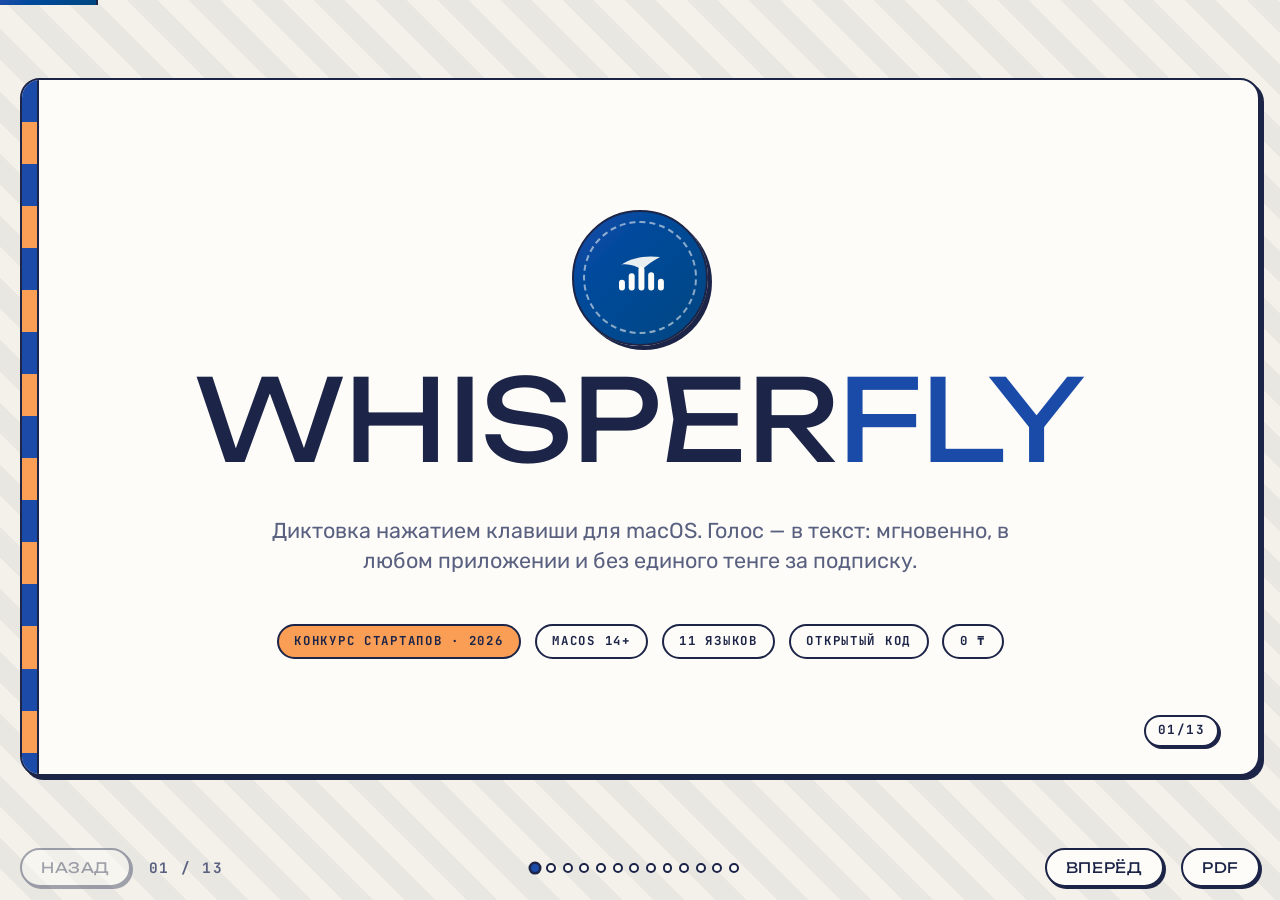
==== commit 539efe00: "Add Kazakh to UI language list: 10 -> 11 interface languages" ====
--- a/index.html
+++ b/index.html
@@ -132,7 +132,7 @@
         <div class="title-band anim" style="--i:3;--rv:tp-up">
           <span class="badge badge--fill">Конкурс стартапов · 2026</span>
           <span class="badge">macOS 14+</span>
-          <span class="badge">10 языков</span>
+          <span class="badge">11 языков</span>
           <span class="badge">Открытый код</span>
           <span class="badge">0 ₸</span>
         </div>
@@ -333,8 +333,8 @@
 
           <article class="card anim" style="--i:7;--rv:tp-up">
             <div class="card-ico"><svg><use href="#i-globe"/></svg></div>
-            <h3 class="card-t">10 языков интерфейса</h3>
-            <p class="card-d">Русский, английский, немецкий, французский, испанский, японский, китайский, корейский, итальянский, хинди.</p>
+            <h3 class="card-t">11 языков интерфейса</h3>
+            <p class="card-d">Русский, английский, казахский, немецкий, французский, испанский, японский, китайский, корейский, итальянский, хинди.</p>
           </article>
         </div>
       </div>
@@ -472,7 +472,7 @@
             <div class="card-ico"><svg><use href="#i-code"/></svg></div>
             <h3 class="card-t">Free · 0 ₸</h3>
             <p class="card-d">Всё ядро без ограничений: два движка, транскрипция файлов,
-            история, 10 языков. Исходный код открыт.</p>
+            история, 11 языков. Исходный код открыт.</p>
           </article>
 
           <article class="card card--accent anim" style="--i:3;--rv:tp-up">
@@ -596,7 +596,7 @@
           </article>
           <article class="card card--gold anim" style="--i:4;--rv:tp-up">
             <div class="stat">
-              <span class="stat-n">10</span>
+              <span class="stat-n">11</span>
               <span class="stat-l">языков интерфейса</span>
             </div>
           </article>
@@ -754,7 +754,7 @@
           <a class="cta cta--ghost" href="https://github.com/dandysuper/WhisperFly">
             <svg><use href="#i-code"/></svg>GitHub
           </a>
-          <span class="note">Открытый исходный код · macOS 14+ · 10 языков</span>
+          <span class="note">Открытый исходный код · macOS 14+ · 11 языков</span>
         </div>
       </div>
     </section>
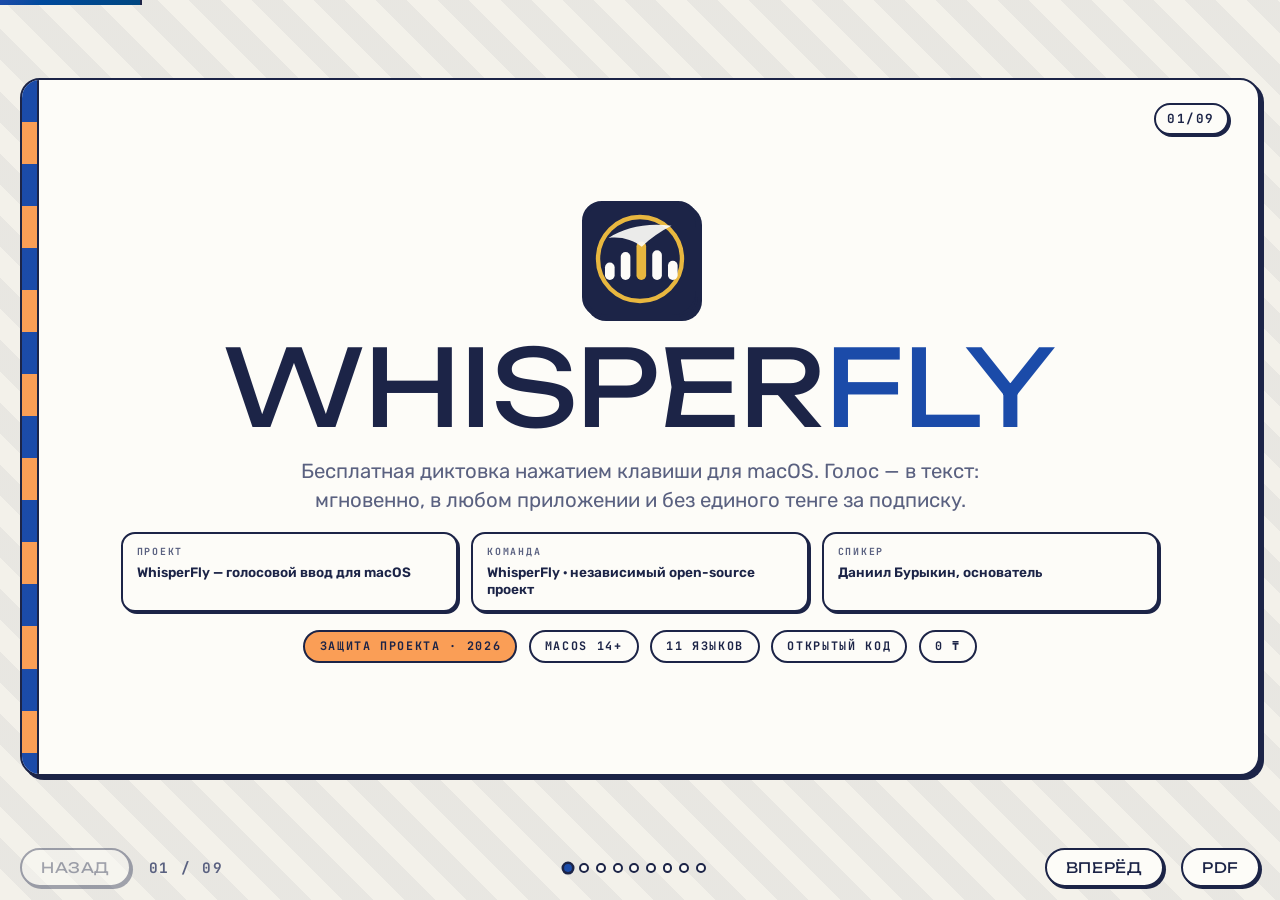
==== commit bbc4cb4a: "Rebuild the deck as the required 9-slide defence structure (титул, введение, уникальность, КПД, план" ====
--- a/index.html
+++ b/index.html
@@ -3,8 +3,11 @@
 <head>
 <meta charset="utf-8">
 <meta name="viewport" content="width=device-width, initial-scale=1">
-<title>WhisperFly — голос в текст · Питч для конкурса стартапов</title>
-<meta name="description" content="WhisperFly — бесплатная диктовка нажатием клавиши для macOS. Питч-презентация для конкурса стартапов.">
+<title>WhisperFly — защита проекта · питч-презентация</title>
+<meta name="description" content="WhisperFly — бесплатная диктовка нажатием клавиши для macOS. Презентация проекта для защиты: введение, уникальность, КПД, план реализации, результаты, смета, команда.">
+<meta property="og:title" content="WhisperFly — защита проекта">
+<meta property="og:description" content="Бесплатная диктовка нажатием клавиши для macOS. Голос — в текст в любом приложении, без подписки.">
+<meta property="og:type" content="website">
 <link rel="icon" href="assets/favicon.svg">
 <link rel="preconnect" href="https://fonts.googleapis.com">
 <link rel="preconnect" href="https://fonts.gstatic.com" crossorigin>
@@ -19,9 +22,6 @@
 
 <!-- ── Icon sprite ──────────────────────────────────────────────────────── -->
 <svg width="0" height="0" style="position:absolute" aria-hidden="true" focusable="false">
-  <defs>
-    <g id="g-stroke" fill="none" stroke="currentColor" stroke-width="2" stroke-linecap="round" stroke-linejoin="round"></g>
-  </defs>
   <symbol id="i-mic" viewBox="0 0 24 24" fill="none" stroke="currentColor" stroke-width="2" stroke-linecap="round" stroke-linejoin="round">
     <path d="M12 2a3 3 0 0 0-3 3v6a3 3 0 0 0 6 0V5a3 3 0 0 0-3-3z"/><path d="M19 10v1a7 7 0 0 1-14 0v-1"/><path d="M12 19v3"/><path d="M9 22h6"/>
   </symbol>
@@ -61,12 +61,12 @@
   <symbol id="i-users" viewBox="0 0 24 24" fill="none" stroke="currentColor" stroke-width="2" stroke-linecap="round" stroke-linejoin="round">
     <path d="M15 20v-1.6a4 4 0 0 0-4-4H7a4 4 0 0 0-4 4V20"/><circle cx="9" cy="7" r="3.4"/><path d="M18 20v-1.6a4 4 0 0 0-3-3.86"/>
   </symbol>
+  <symbol id="i-user" viewBox="0 0 24 24" fill="none" stroke="currentColor" stroke-width="2" stroke-linecap="round" stroke-linejoin="round">
+    <circle cx="12" cy="8" r="4"/><path d="M5 21v-1.5A5.5 5.5 0 0 1 10.5 14h3A5.5 5.5 0 0 1 19 19.5V21"/>
+  </symbol>
   <symbol id="i-code" viewBox="0 0 24 24" fill="none" stroke="currentColor" stroke-width="2" stroke-linecap="round" stroke-linejoin="round">
     <path d="m9 7-5 5 5 5"/><path d="m15 7 5 5-5 5"/>
   </symbol>
-  <symbol id="i-arrow" viewBox="0 0 24 24" fill="none" stroke="currentColor" stroke-width="2.2" stroke-linecap="round" stroke-linejoin="round">
-    <path d="M4 12h16"/><path d="m14 6 6 6-6 6"/>
-  </symbol>
   <symbol id="i-download" viewBox="0 0 24 24" fill="none" stroke="currentColor" stroke-width="2" stroke-linecap="round" stroke-linejoin="round">
     <path d="M12 3v12"/><path d="m7 11 5 5 5-5"/><path d="M4 20h16"/>
   </symbol>
@@ -79,6 +79,9 @@
   <symbol id="i-target" viewBox="0 0 24 24" fill="none" stroke="currentColor" stroke-width="2" stroke-linecap="round" stroke-linejoin="round">
     <circle cx="12" cy="12" r="9"/><circle cx="12" cy="12" r="4.6"/><circle cx="12" cy="12" r="1.2"/>
   </symbol>
+  <symbol id="i-flag" viewBox="0 0 24 24" fill="none" stroke="currentColor" stroke-width="2" stroke-linecap="round" stroke-linejoin="round">
+    <path d="M5 21V4"/><path d="M5 5h9.5l-1.6 4 1.6 4H5"/>
+  </symbol>
   <symbol id="i-tag" viewBox="0 0 24 24" fill="none" stroke="currentColor" stroke-width="2" stroke-linecap="round" stroke-linejoin="round">
     <path d="M20.5 12.4 12.4 20.5a2 2 0 0 1-2.8 0L3.5 14.4a2 2 0 0 1-.6-1.4V4.5a2 2 0 0 1 2-2h8.5a2 2 0 0 1 1.4.6l5.7 5.7a2 2 0 0 1 0 2.6z"/><path d="M7.5 7.5h.01"/>
   </symbol>
@@ -97,40 +100,66 @@
   <symbol id="i-coin" viewBox="0 0 24 24" fill="none" stroke="currentColor" stroke-width="2" stroke-linecap="round" stroke-linejoin="round">
     <circle cx="12" cy="12" r="9"/><path d="M12 6.8v10.4"/><path d="M14.6 9.3a2.6 2.6 0 0 0-2.6-1.4h-.4a2.3 2.3 0 0 0 0 4.6h.8a2.3 2.3 0 0 1 0 4.6h-.4a2.6 2.6 0 0 1-2.6-1.4"/>
   </symbol>
+  <symbol id="i-wallet" viewBox="0 0 24 24" fill="none" stroke="currentColor" stroke-width="2" stroke-linecap="round" stroke-linejoin="round">
+    <path d="M3 7.5A2.5 2.5 0 0 1 5.5 5H18a2 2 0 0 1 2 2v1"/><path d="M3 7.5V17a2 2 0 0 0 2 2h14a2 2 0 0 0 2-2v-2"/><path d="M21 10v5h-4.5a2.5 2.5 0 0 1 0-5z"/>
+  </symbol>
   <symbol id="i-history" viewBox="0 0 24 24" fill="none" stroke="currentColor" stroke-width="2" stroke-linecap="round" stroke-linejoin="round">
     <path d="M3.5 12a8.5 8.5 0 1 0 2.6-6.1"/><path d="M3 4v5h5"/><path d="M12 8v4.3l3 1.8"/>
   </symbol>
-  <symbol id="i-image" viewBox="0 0 24 24" fill="none" stroke="currentColor" stroke-width="2" stroke-linecap="round" stroke-linejoin="round">
-    <rect x="3" y="4" width="18" height="16" rx="2"/><circle cx="8.5" cy="9.5" r="1.6"/><path d="m4 17 4.5-4.5L12 16l3-3 5 5"/>
+  <symbol id="i-building" viewBox="0 0 24 24" fill="none" stroke="currentColor" stroke-width="2" stroke-linecap="round" stroke-linejoin="round">
+    <path d="M3 21h18"/><path d="M5 21V6a1 1 0 0 1 1-1h7a1 1 0 0 1 1 1v15"/><path d="M14 10h4a1 1 0 0 1 1 1v10"/><path d="M8 9h3M8 13h3M8 17h3"/>
+  </symbol>
+  <symbol id="i-heart" viewBox="0 0 24 24" fill="none" stroke="currentColor" stroke-width="2" stroke-linecap="round" stroke-linejoin="round">
+    <path d="M12 20.4 4.6 13a4.6 4.6 0 0 1 6.5-6.5l.9.9.9-.9A4.6 4.6 0 0 1 19.4 13z"/>
+  </symbol>
+  <symbol id="i-list" viewBox="0 0 24 24" fill="none" stroke="currentColor" stroke-width="2" stroke-linecap="round" stroke-linejoin="round">
+    <path d="M9 6h11M9 12h11M9 18h11"/><path d="M4.5 6h.01M4.5 12h.01M4.5 18h.01"/>
+  </symbol>
+  <symbol id="i-chart" viewBox="0 0 24 24" fill="none" stroke="currentColor" stroke-width="2" stroke-linecap="round" stroke-linejoin="round">
+    <path d="M3 3v18h18"/><path d="M7 16v-5M12 16V7M17 16v-3"/>
+  </symbol>
+  <symbol id="i-scale" viewBox="0 0 24 24" fill="none" stroke="currentColor" stroke-width="2" stroke-linecap="round" stroke-linejoin="round">
+    <path d="M12 3v18"/><path d="M7 21h10"/><path d="M4 8h16"/><path d="M4 8 1.5 14a3 3 0 0 0 5 0z"/><path d="M20 8l-2.5 6a3 3 0 0 0 5 0z"/>
+  </symbol>
+  <symbol id="i-award" viewBox="0 0 24 24" fill="none" stroke="currentColor" stroke-width="2" stroke-linecap="round" stroke-linejoin="round">
+    <circle cx="12" cy="9" r="5.5"/><path d="m8.5 13.8-1 7.2 4.5-2.6 4.5 2.6-1-7.2"/>
   </symbol>
 </svg>
 
 <div class="deck">
   <div class="stage" id="stage">
 
-    <!-- ═══ 01 · Титул ═══════════════════════════════════════════════════ -->
-    <section class="slide slide--title active" data-num="01/13" aria-label="Титульный слайд">
-      <div class="slide-inner">
-        <div class="crest anim" style="--i:0">
-          <svg viewBox="0 0 64 64" fill="none" aria-hidden="true">
-            <rect x="12" y="34" width="5.5" height="10" rx="2.75" fill="currentColor"/>
-            <rect x="21" y="28" width="5.5" height="16" rx="2.75" fill="currentColor"/>
-            <rect x="30" y="22" width="5.5" height="22" rx="2.75" fill="currentColor"/>
-            <rect x="39" y="27" width="5.5" height="17" rx="2.75" fill="currentColor"/>
-            <rect x="48" y="33" width="5.5" height="11" rx="2.75" fill="currentColor"/>
-            <path d="M14 20c9-6 22-9 36-7-6 3-12 7-17 12-5-4-12-6-19-5z" fill="currentColor" opacity=".92"/>
-          </svg>
+    <!-- ═══ 01 · Титульный лист ═════════════════════════════════════════ -->
+    <section class="slide slide--title active" data-num="01/09" aria-label="Титульный лист">
+      <div class="slide-inner">
+        <div class="logo anim" style="--i:0">
+          <img src="assets/favicon.svg" alt="Логотип WhisperFly" width="64" height="64">
         </div>
 
         <div class="brand anim" style="--i:1;--rv:tp-up">WHISPER<span class="fly">FLY</span></div>
 
         <p class="tagline anim" style="--i:2;--rv:tp-up">
-          Диктовка нажатием клавиши для macOS. Голос&nbsp;— в текст: мгновенно,
+          Бесплатная диктовка нажатием клавиши для macOS. Голос&nbsp;— в текст: мгновенно,
           в любом приложении и без единого тенге за подписку.
         </p>
 
-        <div class="title-band anim" style="--i:3;--rv:tp-up">
-          <span class="badge badge--fill">Конкурс стартапов · 2026</span>
+        <dl class="title-meta anim" style="--i:3;--rv:tp-up">
+          <div>
+            <dt>Проект</dt>
+            <dd>WhisperFly — голосовой ввод для macOS</dd>
+          </div>
+          <div>
+            <dt>Команда</dt>
+            <dd>WhisperFly · независимый open-source проект</dd>
+          </div>
+          <div>
+            <dt>Спикер</dt>
+            <dd>Даниил Бурыкин, основатель</dd>
+          </div>
+        </dl>
+
+        <div class="title-band anim" style="--i:4;--rv:tp-up">
+          <span class="badge badge--fill">Защита проекта · 2026</span>
           <span class="badge">macOS 14+</span>
           <span class="badge">11 языков</span>
           <span class="badge">Открытый код</span>
@@ -139,378 +168,75 @@
       </div>
     </section>
 
-    <!-- ═══ 02 · Проблема ════════════════════════════════════════════════ -->
-    <section class="slide" data-num="02/13" aria-label="Проблема">
+    <!-- ═══ 02 · Введение ════════════════════════════════════════════════ -->
+    <section class="slide" data-num="02/09" aria-label="Введение">
       <div class="slide-inner">
         <div class="head">
-          <span class="kicker anim" style="--i:0">Проблема</span>
+          <span class="kicker anim" style="--i:0">Введение</span>
           <h2 class="slide-title anim" style="--i:1;--rv:tp-up">
-            Печатать — <span class="hl">в 4 раза медленнее</span>, чем говорить
+            Что такое <span class="hl">WhisperFly</span>
           </h2>
           <p class="slide-sub anim" style="--i:2;--rv:tp-up">
-            Мы думаем со скоростью речи, но вводим текст со скоростью клавиатуры.
-            Разрыв между мыслью и набором съедает часы рабочего времени каждый день —
-            и почти все существующие решения просят за это ежемесячную подписку.
+            WhisperFly — приложение для macOS, которое превращает речь в текст в любом
+            приложении по одному нажатию <b>⌘⇧Space</b>. Оно пишет и микрофон, и системный
+            звук, распознаёт речь в облаке и вставляет готовый текст прямо туда, где стоит
+            курсор. Сегодня это работающий продукт версии 2.0 с открытым исходным кодом —
+            и он полностью бесплатен.
           </p>
         </div>
 
-        <div class="grid g-4">
+        <div class="grid g-side">
           <article class="card card--navy anim" style="--i:3;--rv:tp-up">
-            <div class="card-ico"><svg><use href="#i-keyboard"/></svg></div>
-            <div class="stat">
-              <span class="stat-n">40</span>
-              <span class="stat-l">слов в минуту</span>
-            </div>
-            <p class="card-d">Средняя скорость набора на клавиатуре у офисного сотрудника.</p>
-          </article>
-
-          <article class="card card--accent anim" style="--i:4;--rv:tp-up">
-            <div class="card-ico"><svg><use href="#i-mic"/></svg></div>
-            <div class="stat">
-              <span class="stat-n">150</span>
-              <span class="stat-l">слов в минуту</span>
-            </div>
-            <p class="card-d">Средняя скорость речи. Почти в четыре раза быстрее набора.</p>
-          </article>
-
-          <article class="card card--gold anim" style="--i:5;--rv:tp-up">
-            <div class="card-ico"><svg><use href="#i-clock"/></svg></div>
-            <div class="stat">
-              <span class="stat-n">≈ 3 ч</span>
-              <span class="stat-l">в день</span>
-            </div>
-            <p class="card-d">Уходит у человека, работа которого — текст: письма, заметки, документы, код.</p>
-          </article>
-
-          <article class="card anim" style="--i:6;--rv:tp-up">
-            <div class="card-ico"><svg><use href="#i-tag"/></svg></div>
-            <div class="stat">
-              <span class="stat-n">$15–30</span>
-              <span class="stat-l">в месяц</span>
-            </div>
-            <p class="card-d">Стоит подписка на существующие приложения для диктовки.</p>
-          </article>
-        </div>
-      </div>
-    </section>
-
-    <!-- ═══ 03 · Решение ═════════════════════════════════════════════════ -->
-    <section class="slide" data-num="03/13" aria-label="Решение">
+            <div class="card-ico"><svg><use href="#i-target"/></svg></div>
+            <h3 class="card-t">Главная цель</h3>
+            <p class="goal">
+              Убрать разрыв между скоростью мысли и скоростью набора текста — сделать
+              голосовой ввод <em>бесплатным, мгновенным и доступным каждому</em>, кто
+              работает за Mac.
+            </p>
+            <div class="chips">
+              <span class="chip">Любое приложение macOS</span>
+              <span class="chip">Без локальных моделей</span>
+              <span class="chip chip--gold">0 ₸</span>
+            </div>
+          </article>
+
+          <div class="col">
+            <span class="col-head anim" style="--i:4;--rv:tp-up">Конкретные задачи</span>
+            <ol class="punch anim" style="--i:5;--rv:tp-up">
+              <li>
+                <span class="n">1</span>
+                <span><strong>Сделать ввод мгновенным.</strong> Один хоткей, вставка текста
+                в активное поле, отклик — секунды.</span>
+              </li>
+              <li>
+                <span class="n">2</span>
+                <span><strong>Охватить все сценарии звука.</strong> Микрофон, системный звук
+                и готовые аудио- и видеофайлы.</span>
+              </li>
+              <li>
+                <span class="n">3</span>
+                <span><strong>Снять языковой барьер.</strong> Интерфейс на 11 языках,
+                включая казахский; распознавание — более 100 языков.</span>
+              </li>
+              <li>
+                <span class="n">4</span>
+                <span><strong>Удержать нулевую цену.</strong> Бесплатное ядро и открытый код
+                как основа продукта, а не как акция.</span>
+              </li>
+            </ol>
+          </div>
+        </div>
+      </div>
+    </section>
+
+    <!-- ═══ 03 · Уникальность ═══════════════════════════════════════════ -->
+    <section class="slide" data-num="03/09" aria-label="Уникальность">
       <div class="slide-inner">
         <div class="head">
-          <span class="kicker anim" style="--i:0">Решение</span>
+          <span class="kicker anim" style="--i:0">Уникальность</span>
           <h2 class="slide-title anim" style="--i:1;--rv:tp-up">
-            Нажал. <span class="hl">Сказал.</span> Готово.
-          </h2>
-          <p class="slide-sub anim" style="--i:2;--rv:tp-up">
-            WhisperFly превращает речь в текст в любой программе macOS — по одному нажатию
-            ⌘⇧Space. Без подписки, без загрузки моделей и без требований к железу.
-          </p>
-        </div>
-
-        <div class="grid g-side">
-          <ol class="punch anim" style="--i:3;--rv:tp-up">
-            <li>
-              <span class="n">1</span>
-              <span><strong>Одной клавишей.</strong> Глобальное сочетание ⌘⇧Space запускает и
-              останавливает запись из любого приложения — переключаться не нужно.</span>
-            </li>
-            <li>
-              <span class="n">2</span>
-              <span><strong>Текст там, где курсор.</strong> Вставка через Accessibility API,
-              при отказе — надёжный откат на буфер обмена.</span>
-            </li>
-            <li>
-              <span class="n">3</span>
-              <span><strong>Ноль локальных моделей.</strong> Распознавание идёт в облаке:
-              приложению не нужен GPU и гигабайты загрузок.</span>
-            </li>
-            <li>
-              <span class="n">4</span>
-              <span><strong>Бесплатно.</strong> Оба движка распознавания работают на
-              бесплатных тарифах провайдеров.</span>
-            </li>
-          </ol>
-
-          <article class="card card--navy anim" style="--i:4;--rv:tp-up">
-            <div class="card-ico"><svg><use href="#i-bolt"/></svg></div>
-            <div class="hero-fig">⌘⇧Space<small>одно сочетание на всё</small></div>
-            <p class="card-d">Нажать — сказать — отпустить. Результат появляется в поле ввода
-            за считанные секунды.</p>
-          </article>
-        </div>
-      </div>
-    </section>
-
-    <!-- ═══ 04 · Как это работает ═══════════════════════════════════════ -->
-    <section class="slide" data-num="04/13" aria-label="Как это работает">
-      <div class="slide-inner">
-        <div class="head">
-          <span class="kicker anim" style="--i:0">Как это работает</span>
-          <h2 class="slide-title anim" style="--i:1;--rv:tp-up">
-            Пять шагов за <span class="hl">секунды</span>
-          </h2>
-          <p class="slide-sub anim" style="--i:2;--rv:tp-up">
-            От нажатия клавиши до готового текста в поле ввода — один короткий конвейер.
-          </p>
-        </div>
-
-        <div class="pipe anim" style="--i:3;--rv:tp-up">
-          <div class="pipe-step">
-            <span class="pipe-n">01</span>
-            <span class="pipe-t">Запись</span>
-            <p class="pipe-d">AVFoundation пишет микрофон. ScreenCaptureKit — всё, что звучит на Mac.</p>
-          </div>
-          <div class="pipe-step">
-            <span class="pipe-n">02</span>
-            <span class="pipe-t">Конвертация</span>
-            <p class="pipe-d">Аудио приводится к WAV 16 кГц — формату, который понимает движок.</p>
-          </div>
-          <div class="pipe-step">
-            <span class="pipe-n">03</span>
-            <span class="pipe-t">Распознавание</span>
-            <p class="pipe-d">Groq Whisper Large V3 или Google Gemini 2.5 Flash. Более 100 языков.</p>
-          </div>
-          <div class="pipe-step">
-            <span class="pipe-n">04</span>
-            <span class="pipe-t">Обработка</span>
-            <p class="pipe-d">Необязательная AI-переформулировка: грамматика, пунктуация, перевод.</p>
-          </div>
-          <div class="pipe-step">
-            <span class="pipe-n">05</span>
-            <span class="pipe-t">Вставка</span>
-            <p class="pipe-d">Готовый текст появляется прямо в активном поле ввода.</p>
-          </div>
-        </div>
-
-        <p class="note anim" style="--i:4;--rv:tp-up">
-          Временные аудиофайлы удаляются сразу после распознавания. Результат попадает
-          в историю, его можно скопировать или озвучить системным голосом.
-        </p>
-      </div>
-    </section>
-
-    <!-- ═══ 05 · Возможности ═════════════════════════════════════════════ -->
-    <section class="slide" data-num="05/13" aria-label="Возможности">
-      <div class="slide-inner">
-        <div class="head">
-          <span class="kicker anim" style="--i:0">Возможности</span>
-          <h2 class="slide-title anim" style="--i:1;--rv:tp-up">
-            Всё, что нужно для <span class="hl">голосового ввода</span>
-          </h2>
-        </div>
-
-        <div class="grid g-3 grid--compact">
-          <article class="card anim" style="--i:2;--rv:tp-up">
-            <div class="card-ico"><svg><use href="#i-speaker"/></svg></div>
-            <h3 class="card-t">Два источника звука</h3>
-            <p class="card-d">Микрофон или системный звук — транскрибируйте созвоны и видео прямо с дорожки Mac.</p>
-          </article>
-
-          <article class="card anim" style="--i:3;--rv:tp-up">
-            <div class="card-ico"><svg><use href="#i-cloud"/></svg></div>
-            <h3 class="card-t">Два бесплатных движка</h3>
-            <p class="card-d">Groq Whisper Large V3 и Google Gemini 2.5 Flash через OpenRouter — оба на бесплатном тарифе.</p>
-          </article>
-
-          <article class="card anim" style="--i:4;--rv:tp-up">
-            <div class="card-ico"><svg><use href="#i-file"/></svg></div>
-            <h3 class="card-t">Транскрипция файлов</h3>
-            <p class="card-d">MP3, M4A, WAV, FLAC, MP4, MOV — результат сразу уходит в буфер обмена.</p>
-          </article>
-
-          <article class="card anim" style="--i:5;--rv:tp-up">
-            <div class="card-ico"><svg><use href="#i-spark"/></svg></div>
-            <h3 class="card-t">AI-переформулировка</h3>
-            <p class="card-d">Чистка грамматики, расстановка пунктуации или перевод на английский — одним переключателем.</p>
-          </article>
-
-          <article class="card anim" style="--i:6;--rv:tp-up">
-            <div class="card-ico"><svg><use href="#i-history"/></svg></div>
-            <h3 class="card-t">История транскрипций</h3>
-            <p class="card-d">Последние 100 результатов: просмотр, копирование и повторное открытие в отдельном окне.</p>
-          </article>
-
-          <article class="card anim" style="--i:7;--rv:tp-up">
-            <div class="card-ico"><svg><use href="#i-globe"/></svg></div>
-            <h3 class="card-t">11 языков интерфейса</h3>
-            <p class="card-d">Русский, английский, казахский, немецкий, французский, испанский, японский, китайский, корейский, итальянский, хинди.</p>
-          </article>
-        </div>
-      </div>
-    </section>
-
-    <!-- ═══ 06 · Технологии ══════════════════════════════════════════════ -->
-    <section class="slide" data-num="06/13" aria-label="Технологии">
-      <div class="slide-inner">
-        <div class="head">
-          <span class="kicker anim" style="--i:0">Технологии</span>
-          <h2 class="slide-title anim" style="--i:1;--rv:tp-up">
-            Нативный стек, <span class="hl">без компромиссов</span>
-          </h2>
-        </div>
-
-        <div class="chips anim" style="--i:2;--rv:tp-up">
-          <span class="chip chip--acc">Swift 6</span>
-          <span class="chip">SwiftUI</span>
-          <span class="chip">AppKit</span>
-          <span class="chip">ScreenCaptureKit</span>
-          <span class="chip">AVFoundation</span>
-          <span class="chip">Carbon</span>
-          <span class="chip chip--gold">Groq API</span>
-          <span class="chip chip--gold">OpenRouter</span>
-        </div>
-
-        <div class="grid g-side">
-          <article class="card anim" style="--i:3;--rv:tp-up">
-            <div class="card-ico"><svg><use href="#i-layers"/></svg></div>
-            <h3 class="card-t">Пять модулей</h3>
-            <ul class="layers">
-              <li><b>App</b><span>Конвейер, плавающая панель, HUD-окна</span></li>
-              <li><b>Services</b><span>Запись, конвертация, движки, хоткей, вставка</span></li>
-              <li><b>Core</b><span>Протоколы и статусы конвейера</span></li>
-              <li><b>Models</b><span>Настройки и хранилище истории</span></li>
-              <li><b>Views</b><span>SwiftUI-интерфейс и строка меню</span></li>
-            </ul>
-          </article>
-
-          <div class="stats">
-            <article class="card card--navy anim" style="--i:4;--rv:tp-up">
-              <div class="stat">
-                <span class="stat-n">3 000+</span>
-                <span class="stat-l">строк Swift</span>
-              </div>
-            </article>
-            <article class="card card--accent anim" style="--i:5;--rv:tp-up">
-              <div class="stat">
-                <span class="stat-n">10</span>
-                <span class="stat-l">локализаций</span>
-              </div>
-            </article>
-            <article class="card card--gold anim" style="--i:6;--rv:tp-up">
-              <div class="stat">
-                <span class="stat-n">3</span>
-                <span class="stat-l">сборки DMG</span>
-              </div>
-            </article>
-            <article class="card anim" style="--i:7;--rv:tp-up">
-              <div class="stat">
-                <span class="stat-n">0 ГБ</span>
-                <span class="stat-l">загрузок моделей</span>
-              </div>
-            </article>
-          </div>
-        </div>
-      </div>
-    </section>
-
-    <!-- ═══ 07 · Рынок ══════════════════════════════════════════════════ -->
-    <section class="slide" data-num="07/13" aria-label="Рынок">
-      <div class="slide-inner">
-        <div class="head">
-          <span class="kicker anim" style="--i:0">Рынок</span>
-          <h2 class="slide-title anim" style="--i:1;--rv:tp-up">
-            Растущий рынок <span class="hl">голосовых интерфейсов</span>
-          </h2>
-        </div>
-
-        <div class="grid g-3">
-          <article class="card card--navy anim" style="--i:2;--rv:tp-up">
-            <div class="card-ico"><svg><use href="#i-globe"/></svg></div>
-            <div class="stat">
-              <span class="stat-n">$5,2 млрд</span>
-              <span class="stat-l">TAM · весь рынок</span>
-            </div>
-            <p class="card-d">Мировой рынок распознавания речи и ПО для диктовки.</p>
-          </article>
-
-          <article class="card card--accent anim" style="--i:3;--rv:tp-up">
-            <div class="card-ico"><svg><use href="#i-target"/></svg></div>
-            <div class="stat">
-              <span class="stat-n">$780 млн</span>
-              <span class="stat-l">SAM · наш сегмент</span>
-            </div>
-            <p class="card-d">Пользователи macOS, чья работа — постоянно вводить текст.</p>
-          </article>
-
-          <article class="card card--gold anim" style="--i:4;--rv:tp-up">
-            <div class="card-ico"><svg><use href="#i-coin"/></svg></div>
-            <div class="stat">
-              <span class="stat-n">$12 млн</span>
-              <span class="stat-l">SOM · цель за 3 года</span>
-            </div>
-            <p class="card-d">Русскоязычный сегмент и малый бизнес — рынок, который мы можем занять.</p>
-          </article>
-        </div>
-
-        <div class="chips anim" style="--i:5;--rv:tp-up">
-          <span class="chip">≈ 20 % в год — рост рынка</span>
-          <span class="chip">100+ млн — активных Mac</span>
-          <span class="chip">250 млн — носителей русского</span>
-          <span class="chip">0 ₸ — порог входа</span>
-        </div>
-
-        <p class="note anim" style="--i:6;--rv:tp-up">
-          Оценка построена на публичных данных о рынке ASR и голосового ПО; SOM — целевая
-          доля русскоязычного направления за три года.
-        </p>
-      </div>
-    </section>
-
-    <!-- ═══ 08 · Бизнес-модель ══════════════════════════════════════════ -->
-    <section class="slide" data-num="08/13" aria-label="Бизнес-модель">
-      <div class="slide-inner">
-        <div class="head">
-          <span class="kicker anim" style="--i:0">Бизнес-модель</span>
-          <h2 class="slide-title anim" style="--i:1;--rv:tp-up">
-            Бесплатное ядро. <span class="hl">Платная скорость.</span>
-          </h2>
-        </div>
-
-        <div class="grid g-3">
-          <article class="card anim" style="--i:2;--rv:tp-up">
-            <div class="card-ico"><svg><use href="#i-code"/></svg></div>
-            <h3 class="card-t">Free · 0 ₸</h3>
-            <p class="card-d">Всё ядро без ограничений: два движка, транскрипция файлов,
-            история, 11 языков. Исходный код открыт.</p>
-          </article>
-
-          <article class="card card--accent anim" style="--i:3;--rv:tp-up">
-            <div class="card-ico"><svg><use href="#i-bolt"/></svg></div>
-            <h3 class="card-t">Pro · 3 990 ₸/мес</h3>
-            <p class="card-d">Приоритетные модели, безлимитный объём, пользовательский словарь,
-            экспорт и ранний доступ к новым функциям.</p>
-          </article>
-
-          <article class="card anim" style="--i:4;--rv:tp-up">
-            <div class="card-ico"><svg><use href="#i-users"/></svg></div>
-            <h3 class="card-t">Team · от 2 990 ₸</h3>
-            <p class="card-d">За сотрудника в месяц: админ-панель, единый вход, общие словари
-            и развёртывание внутри компании.</p>
-          </article>
-        </div>
-
-        <div class="chips anim" style="--i:5;--rv:tp-up">
-          <span class="chip chip--acc">Маржа > 80 %</span>
-          <span class="chip">Себестоимость распознавания — центы в месяц</span>
-          <span class="chip">Привлечение через открытый код</span>
-          <span class="chip">Цель LTV/CAC > 3×</span>
-        </div>
-
-        <p class="note anim" style="--i:6;--rv:tp-up">
-          Монетизация — план на 2026 год. Бесплатное ядро и открытый исходный код остаются
-          основой продукта: они и есть канал привлечения.
-        </p>
-      </div>
-    </section>
-
-    <!-- ═══ 09 · Конкуренты ═════════════════════════════════════════════ -->
-    <section class="slide" data-num="09/13" aria-label="Конкурентная среда">
-      <div class="slide-inner">
-        <div class="head">
-          <span class="kicker anim" style="--i:0">Конкурентная среда</span>
-          <h2 class="slide-title anim" style="--i:1;--rv:tp-up">
-            Бесплатно — и с <span class="hl">открытым кодом</span>
+            Бесплатно и <span class="hl">открыто</span>
           </h2>
         </div>
 
@@ -522,6 +248,7 @@
               <th>Системный звук</th>
               <th>Файлы</th>
               <th>Открытый код</th>
+              <th>Казахский интерфейс</th>
             </tr>
           </thead>
           <tbody>
@@ -531,6 +258,7 @@
               <td class="col-us"><svg class="mk mk--yes"><use href="#i-check"/></svg></td>
               <td class="col-us"><svg class="mk mk--yes"><use href="#i-check"/></svg></td>
               <td class="col-us"><svg class="mk mk--yes"><use href="#i-check"/></svg></td>
+              <td class="col-us"><svg class="mk mk--yes"><use href="#i-check"/></svg></td>
             </tr>
             <tr>
               <td>Superwhisper</td>
@@ -538,6 +266,7 @@
               <td><svg class="mk mk--no"><use href="#i-x"/></svg></td>
               <td><svg class="mk mk--yes"><use href="#i-check"/></svg></td>
               <td><svg class="mk mk--no"><use href="#i-x"/></svg></td>
+              <td><svg class="mk mk--no"><use href="#i-x"/></svg></td>
             </tr>
             <tr>
               <td>MacWhisper</td>
@@ -545,6 +274,7 @@
               <td><svg class="mk mk--no"><use href="#i-x"/></svg></td>
               <td><svg class="mk mk--yes"><use href="#i-check"/></svg></td>
               <td><svg class="mk mk--no"><use href="#i-x"/></svg></td>
+              <td><svg class="mk mk--no"><use href="#i-x"/></svg></td>
             </tr>
             <tr>
               <td>Wispr Flow</td>
@@ -552,6 +282,7 @@
               <td><svg class="mk mk--no"><use href="#i-x"/></svg></td>
               <td><svg class="mk mk--no"><use href="#i-x"/></svg></td>
               <td><svg class="mk mk--no"><use href="#i-x"/></svg></td>
+              <td><svg class="mk mk--no"><use href="#i-x"/></svg></td>
             </tr>
             <tr>
               <td>Apple «Диктовка»</td>
@@ -559,202 +290,493 @@
               <td><svg class="mk mk--no"><use href="#i-x"/></svg></td>
               <td><svg class="mk mk--no"><use href="#i-x"/></svg></td>
               <td><svg class="mk mk--no"><use href="#i-x"/></svg></td>
+              <td><svg class="mk mk--no"><use href="#i-x"/></svg></td>
             </tr>
           </tbody>
         </table>
 
-        <p class="note anim" style="--i:3;--rv:tp-up">
-          Публичные тарифы и возможности продуктов на начало 2026 года. WhisperFly сочетает
-          то, что конкуренты предлагают только по отдельности: нулевую цену, системный звук
-          и открытый исходный код.
-        </p>
-      </div>
-    </section>
-
-    <!-- ═══ 10 · Трекшн ═════════════════════════════════════════════════ -->
-    <section class="slide" data-num="10/13" aria-label="Трекшн">
+        <article class="card card--sunken strip anim" style="--i:3;--rv:tp-up">
+          <span class="col-head">В чём инновационность</span>
+          <ul class="facts facts--3">
+            <li>
+              <span class="tick"><svg><use href="#i-cloud"/></svg></span>
+              <span><strong>Облачный ASR вместо локальной модели.</strong> Приложение весит
+              мегабайты, а не гигабайты.</span>
+            </li>
+            <li>
+              <span class="tick"><svg><use href="#i-layers"/></svg></span>
+              <span><strong>Вставка через Accessibility API:</strong> текст появляется
+              прямо там, где стоит курсор, без копирования вручную.</span>
+            </li>
+            <li>
+              <span class="tick"><svg><use href="#i-speaker"/></svg></span>
+              <span><strong>Системный звук через ScreenCaptureKit:</strong> созвоны и видео
+              транскрибируются прямо с дорожки Mac.</span>
+            </li>
+          </ul>
+        </article>
+      </div>
+    </section>
+
+    <!-- ═══ 04 · КПД ═════════════════════════════════════════════════════ -->
+    <section class="slide" data-num="04/09" aria-label="КПД">
       <div class="slide-inner">
         <div class="head">
-          <span class="kicker anim" style="--i:0">Трекшн</span>
+          <span class="kicker anim" style="--i:0">КПД</span>
           <h2 class="slide-title anim" style="--i:1;--rv:tp-up">
-            Готовый продукт, <span class="hl">не прототип</span>
+            Выгоды <span class="hl">обществу и региону</span>
+          </h2>
+        </div>
+
+        <div class="grid g-3">
+          <article class="card anim" style="--i:2;--rv:tp-up">
+            <div class="card-ico"><svg><use href="#i-heart"/></svg></div>
+            <h3 class="card-t">Обществу</h3>
+            <ul class="facts facts--tight">
+              <li>
+                <span class="tick"><svg><use href="#i-check"/></svg></span>
+                <span><strong>Доступность.</strong> Голосовой ввод возвращает работу с
+                текстом людям с нарушениями моторики и зрения.</span>
+              </li>
+              <li>
+                <span class="tick"><svg><use href="#i-check"/></svg></span>
+                <span><strong>Язык и культура.</strong> Казахский интерфейс — редкий случай
+                для нишевого macOS-софта; распознавание поддерживает более 100 языков.</span>
+              </li>
+              <li>
+                <span class="tick"><svg><use href="#i-check"/></svg></span>
+                <span><strong>Бесплатный доступ.</strong> Студенты, учителя и малый бизнес
+                получают инструмент без подписки.</span>
+              </li>
+            </ul>
+          </article>
+
+          <article class="card card--accent anim" style="--i:3;--rv:tp-up">
+            <div class="card-ico"><svg><use href="#i-building"/></svg></div>
+            <h3 class="card-t">Экономике региона</h3>
+            <ul class="facts facts--tight">
+              <li>
+                <span class="tick"><svg><use href="#i-check"/></svg></span>
+                <span><strong>Экономия рабочего времени.</strong> Основной эффект — часы,
+                которые специалисты тратят на набор вместо содержательной работы.</span>
+              </li>
+              <li>
+                <span class="tick"><svg><use href="#i-check"/></svg></span>
+                <span><strong>Импортозамещение.</strong> Платные зарубежные подписки
+                заменяются бесплатным локальным продуктом.</span>
+              </li>
+              <li>
+                <span class="tick"><svg><use href="#i-check"/></svg></span>
+                <span><strong>Налоговая база.</strong> Платная версия и корпоративные
+                внедрения оформляются как резидент Казахстана.</span>
+              </li>
+            </ul>
+          </article>
+
+          <article class="card card--gold anim" style="--i:4;--rv:tp-up">
+            <div class="card-ico"><svg><use href="#i-cap"/></svg></div>
+            <h3 class="card-t">Компетенциям</h3>
+            <ul class="facts facts--tight">
+              <li>
+                <span class="tick"><svg><use href="#i-check"/></svg></span>
+                <span><strong>Открытый код как учебный материал.</strong> 3 000+ строк Swift
+                на GitHub — рабочая площадка для студентов-разработчиков.</span>
+              </li>
+              <li>
+                <span class="tick"><svg><use href="#i-check"/></svg></span>
+                <span><strong>Экспортный потенциал.</strong> Продукт для глобального macOS-рынка,
+                созданный в регионе.</span>
+              </li>
+              <li>
+                <span class="tick"><svg><use href="#i-check"/></svg></span>
+                <span><strong>Рабочие места.</strong> План найма: продуктовый маркетинг,
+                продажи и поддержка в 2026 году.</span>
+              </li>
+            </ul>
+          </article>
+        </div>
+
+        <article class="card card--sunken strip anim" style="--i:5;--rv:tp-up">
+          <span class="col-head">Расчёт эффекта · 12 месяцев</span>
+          <div class="calc">
+            <div class="calc-item">
+              <span class="calc-n">10 000</span>
+              <span class="calc-l">пользователей к концу года</span>
+            </div>
+            <span class="calc-op">×</span>
+            <div class="calc-item">
+              <span class="calc-n">40 мин</span>
+              <span class="calc-l">экономии в день на человека</span>
+            </div>
+            <span class="calc-op">×</span>
+            <div class="calc-item">
+              <span class="calc-n">220</span>
+              <span class="calc-l">рабочих дней</span>
+            </div>
+            <span class="calc-op">=</span>
+            <div class="calc-item calc-item--res">
+              <span class="calc-n">≈ 1,5 млн</span>
+              <span class="calc-l">человеко-часов в год</span>
+            </div>
+          </div>
+          <p class="note">
+            Это эквивалент примерно 800 полных ставок в год — время, которое регион
+            получает без единого тенге бюджетных затрат.
+          </p>
+        </article>
+      </div>
+    </section>
+
+    <!-- ═══ 05 · План реализации ════════════════════════════════════════ -->
+    <section class="slide" data-num="05/09" aria-label="План реализации">
+      <div class="slide-inner">
+        <div class="head">
+          <span class="kicker anim" style="--i:0">План реализации</span>
+          <h2 class="slide-title anim" style="--i:1;--rv:tp-up">
+            От продукта к <span class="hl">платформе</span>
+          </h2>
+          <p class="slide-sub anim" style="--i:2;--rv:tp-up">
+            Пять этапов на 15 месяцев. Первый уже закрыт, остальные ложатся на работающий
+            продукт, а не на прототип.
+          </p>
+        </div>
+
+        <div class="road road--5">
+          <div class="road-col road-col--done anim" style="--i:3;--rv:tp-up">
+            <span class="road-q">Q4 2025</span>
+            <span class="road-tag">готово</span>
+            <ul class="road-items">
+              <li>Релиз 2.0: системный звук</li>
+              <li>Транскрипция файлов</li>
+              <li>История транскрипций</li>
+              <li>11 языков интерфейса</li>
+            </ul>
+          </div>
+          <div class="road-col road-col--now anim" style="--i:4;--rv:tp-up">
+            <span class="road-q">Q1 2026</span>
+            <span class="road-tag road-tag--now">в работе</span>
+            <ul class="road-items">
+              <li>Пилот: 1 000 установок</li>
+              <li>Метрики и обратная связь</li>
+              <li>Подготовка Pro-версии</li>
+              <li>Стабилизация macOS 26</li>
+            </ul>
+          </div>
+          <div class="road-col anim" style="--i:5;--rv:tp-up">
+            <span class="road-q">Q2 2026</span>
+            <ul class="road-items">
+              <li>WhisperFly Pro</li>
+              <li>Оплата и лицензии</li>
+              <li>Свой словарь</li>
+              <li>Найм: маркетинг</li>
+            </ul>
+          </div>
+          <div class="road-col anim" style="--i:6;--rv:tp-up">
+            <span class="road-q">Q3 2026</span>
+            <ul class="road-items">
+              <li>Потоковая запись</li>
+              <li>iOS-компаньон</li>
+              <li>Версия для Windows</li>
+              <li>Публичный API</li>
+            </ul>
+          </div>
+          <div class="road-col anim" style="--i:7;--rv:tp-up">
+            <span class="road-q">Q4 2026</span>
+            <ul class="road-items">
+              <li>Админ-панель и SSO</li>
+              <li>Общие словари</li>
+              <li>Развёртывание on-prem</li>
+              <li>Аудит безопасности</li>
+            </ul>
+          </div>
+        </div>
+
+        <article class="card card--sunken strip anim" style="--i:8;--rv:tp-up">
+          <span class="col-head">Почему план реалистичен</span>
+          <ul class="facts facts--4">
+            <li>
+              <span class="tick"><svg><use href="#i-check"/></svg></span>
+              <span><strong>Продукт уже работает.</strong> Ядро и интерфейс написаны
+              и выпущены — предстоит развивать, а не начинать.</span>
+            </li>
+            <li>
+              <span class="tick"><svg><use href="#i-check"/></svg></span>
+              <span><strong>Нулевая инфраструктура.</strong> Оба движка — на бесплатных
+              тарифах: серверов, которые надо оплачивать, нет.</span>
+            </li>
+            <li>
+              <span class="tick"><svg><use href="#i-check"/></svg></span>
+              <span><strong>Один разработчик, весь стек.</strong> Дизайн, код, сборки
+              и релизы — в одних руках, без задержек.</span>
+            </li>
+            <li>
+              <span class="tick"><svg><use href="#i-check"/></svg></span>
+              <span><strong>Бюджет — только на вывод на рынок.</strong> Разработка ядра
+              оплачена временем основателя.</span>
+            </li>
+          </ul>
+        </article>
+      </div>
+    </section>
+
+    <!-- ═══ 06 · Ожидаемые результаты ═══════════════════════════════════ -->
+    <section class="slide" data-num="06/09" aria-label="Ожидаемые результаты">
+      <div class="slide-inner">
+        <div class="head">
+          <span class="kicker anim" style="--i:0">Ожидаемые результаты</span>
+          <h2 class="slide-title anim" style="--i:1;--rv:tp-up">
+            Результаты <span class="hl">первого года</span>
           </h2>
         </div>
 
         <div class="grid g-4">
           <article class="card card--navy anim" style="--i:2;--rv:tp-up">
             <div class="stat">
-              <span class="stat-n">2.0</span>
-              <span class="stat-l">текущая версия</span>
+              <span class="stat-n">10 000</span>
+              <span class="stat-l">установок за 12 месяцев</span>
             </div>
           </article>
           <article class="card card--accent anim" style="--i:3;--rv:tp-up">
             <div class="stat">
-              <span class="stat-n">3</span>
-              <span class="stat-l">сборки: Apple Silicon, Intel, универсальная</span>
+              <span class="stat-n">500</span>
+              <span class="stat-l">платящих пользователей Pro</span>
             </div>
           </article>
           <article class="card card--gold anim" style="--i:4;--rv:tp-up">
             <div class="stat">
-              <span class="stat-n">11</span>
-              <span class="stat-l">языков интерфейса</span>
+              <span class="stat-n">3</span>
+              <span class="stat-l">корпоративных внедрения</span>
             </div>
           </article>
           <article class="card anim" style="--i:5;--rv:tp-up">
             <div class="stat">
-              <span class="stat-n">32</span>
-              <span class="stat-l">коммита в основной ветке</span>
-            </div>
-          </article>
-        </div>
-
-        <article class="card card--sunken anim" style="--i:6;--rv:tp-up">
+              <span class="stat-n">1,5 млн</span>
+              <span class="stat-l">сэкономленных человеко-часов в год</span>
+            </div>
+          </article>
+        </div>
+
+        <article class="card card--sunken strip anim" style="--i:6;--rv:tp-up">
+          <span class="col-head">Как мы оцениваем успех проекта</span>
           <ul class="facts facts--2">
             <li>
               <span class="tick"><svg><use href="#i-check"/></svg></span>
-              <span><strong>Установка одной командой</strong> через Homebrew или готовый DMG.</span>
+              <span><strong>Охват.</strong> Не менее 10 000 активных установок за 12 месяцев
+              и не менее 1 000 в первом квартале.</span>
             </li>
             <li>
               <span class="tick"><svg><use href="#i-check"/></svg></span>
-              <span><strong>Совместимость</strong> с macOS 14 (Sonoma) вплоть до macOS 26 (Tahoe).</span>
+              <span><strong>Конверсия.</strong> Переход Free → Pro не ниже 5 % — при
+              сохранении полностью бесплатного ядра.</span>
             </li>
             <li>
               <span class="tick"><svg><use href="#i-check"/></svg></span>
-              <span><strong>Три проблемы macOS 26 решены:</strong> крэш панели, ложные отказы прав, тихая запись.</span>
+              <span><strong>Удержание.</strong> Не менее 35 % пользователей возвращаются
+              к продукту на 30-й день после установки.</span>
             </li>
             <li>
               <span class="tick"><svg><use href="#i-check"/></svg></span>
-              <span><strong>Открытый исходный код</strong> на GitHub — продукт можно проверить и собрать самому.</span>
+              <span><strong>Внедрения.</strong> Три организации региона — вуз, IT-компания
+              или госструктура — используют WhisperFly в ежедневной работе.</span>
             </li>
           </ul>
         </article>
       </div>
     </section>
 
-    <!-- ═══ 11 · Роадмап ════════════════════════════════════════════════ -->
-    <section class="slide" data-num="11/13" aria-label="Роадмап">
+    <!-- ═══ 07 · Финансовая часть ═══════════════════════════════════════ -->
+    <section class="slide" data-num="07/09" aria-label="Финансовая часть">
       <div class="slide-inner">
         <div class="head">
-          <span class="kicker anim" style="--i:0">Роадмап</span>
+          <span class="kicker anim" style="--i:0">Финансовая часть</span>
           <h2 class="slide-title anim" style="--i:1;--rv:tp-up">
-            От приложения к <span class="hl">платформе</span>
+            Смета на <span class="hl">12 месяцев</span>
           </h2>
         </div>
 
-        <div class="road">
-          <div class="road-col road-col--now anim" style="--i:2;--rv:tp-up">
-            <span class="road-q">Q1 2026 · сейчас</span>
-            <ul class="road-items">
-              <li>Релиз 2.0: системный звук и файлы</li>
-              <li>История транскрипций</li>
-              <li>Совместимость с macOS 26</li>
-              <li>Сборки и Homebrew</li>
-            </ul>
-          </div>
-          <div class="road-col road-col--next anim" style="--i:3;--rv:tp-up">
-            <span class="road-q">Q2 2026</span>
-            <ul class="road-items">
-              <li>WhisperFly Pro и подписка</li>
-              <li>Пользовательский словарь</li>
-              <li>Оплата и лицензирование</li>
-              <li>Усиление команды: GTM</li>
-            </ul>
-          </div>
-          <div class="road-col anim" style="--i:4;--rv:tp-up">
-            <span class="road-q">Q3 2026</span>
-            <ul class="road-items">
-              <li>Потоковая транскрипция</li>
-              <li>Компаньон для iOS</li>
-              <li>Версия для Windows</li>
-              <li>Публичный API</li>
-            </ul>
-          </div>
-          <div class="road-col anim" style="--i:5;--rv:tp-up">
-            <span class="road-q">Q4 2026</span>
-            <ul class="road-items">
-              <li>Админ-панель и единый вход</li>
-              <li>Общие словари компании</li>
-              <li>Развёртывание on-prem</li>
-              <li>Сертификация безопасности</li>
-            </ul>
-          </div>
-        </div>
-      </div>
-    </section>
-
-    <!-- ═══ 12 · Команда ════════════════════════════════════════════════ -->
-    <section class="slide" data-num="12/13" aria-label="Команда">
+        <div class="grid g-side">
+          <table class="tbl tbl--budget anim" style="--i:2;--rv:tp-up">
+            <thead>
+              <tr>
+                <th>Статья расходов</th>
+                <th>Сумма</th>
+              </tr>
+            </thead>
+            <tbody>
+              <tr>
+                <td>Оплата труда основателя <span class="mute">200 000 ₸ × 12 мес</span></td>
+                <td class="num">2 400 000 ₸</td>
+              </tr>
+              <tr>
+                <td>Маркетинг и вывод продукта на рынок</td>
+                <td class="num">600 000 ₸</td>
+              </tr>
+              <tr>
+                <td>Тестовое оборудование и устройства</td>
+                <td class="num">500 000 ₸</td>
+              </tr>
+              <tr>
+                <td>Облачные API распознавания и AI-обработки</td>
+                <td class="num">360 000 ₸</td>
+              </tr>
+              <tr>
+                <td>Юридические и бухгалтерские услуги</td>
+                <td class="num">300 000 ₸</td>
+              </tr>
+              <tr>
+                <td>Сертификаты и подпись приложения Apple</td>
+                <td class="num">54 000 ₸</td>
+              </tr>
+              <tr>
+                <td>Резерв на непредвиденные расходы</td>
+                <td class="num">286 000 ₸</td>
+              </tr>
+              <tr class="row-total">
+                <td>Итого по смете</td>
+                <td class="num">4 500 000 ₸</td>
+              </tr>
+            </tbody>
+          </table>
+
+          <div class="col">
+            <article class="card card--accent anim" style="--i:3;--rv:tp-up">
+              <div class="card-ico"><svg><use href="#i-wallet"/></svg></div>
+              <span class="stat-l">Запрашиваемая сумма</span>
+              <div class="ask-sum">4 500 000 ₸</div>
+              <p class="card-d">Четыре миллиона пятьсот тысяч тенге на 12 месяцев —
+              вся смета целиком.</p>
+            </article>
+
+            <article class="card card--sunken anim" style="--i:4;--rv:tp-up">
+              <ul class="facts facts--tight">
+                <li>
+                  <span class="tick"><svg><use href="#i-check"/></svg></span>
+                  <span><strong>Собственный вклад.</strong> Написанный и выпущенный продукт,
+                  инфраструктура и время основателя — эквивалент 2 000 000 ₸ уже вложенных
+                  средств.</span>
+                </li>
+                <li>
+                  <span class="tick"><svg><use href="#i-check"/></svg></span>
+                  <span><strong>Только вывод на рынок.</strong> Разработка ядра в смете
+                  отсутствует: средства идут на масштабирование и монетизацию.</span>
+                </li>
+                <li>
+                  <span class="tick"><svg><use href="#i-check"/></svg></span>
+                  <span><strong>Возвратность.</strong> Выход на выручку — Q3 2026,
+                  ориентация на самоокупаемость к концу года.</span>
+                </li>
+              </ul>
+            </article>
+          </div>
+        </div>
+      </div>
+    </section>
+
+    <!-- ═══ 08 · Команда ════════════════════════════════════════════════ -->
+    <section class="slide" data-num="08/09" aria-label="Команда">
       <div class="slide-inner">
         <div class="head">
           <span class="kicker anim" style="--i:0">Команда</span>
           <h2 class="slide-title anim" style="--i:1;--rv:tp-up">
-            Один разработчик. <span class="hl">Весь стек.</span>
+            Весь стек <span class="hl">в одних руках</span>
           </h2>
         </div>
 
         <div class="crew">
           <article class="card crew-card anim" style="--i:2;--rv:tp-up">
-            <div class="avatar">DS</div>
-            <span class="crew-name">dandysuper</span>
+            <div class="avatar">ДБ</div>
+            <span class="crew-name">Даниил Бурыкин</span>
             <span class="crew-role">Основатель · разработка · продукт</span>
-            <p class="card-d">Полный цикл: архитектура на Swift, интерфейс, дизайн, релизы и дистрибуция.</p>
+            <p class="card-d">Полный цикл: архитектура на Swift, интерфейс, конвейер
+            распознавания, сборки, релизы и дистрибуция.</p>
           </article>
 
           <article class="card crew-card card--gold anim" style="--i:3;--rv:tp-up">
-            <div class="avatar"><svg style="width:3cqw;height:3cqw"><use href="#i-code"/></svg></div>
-            <span class="crew-name">Открытый код</span>
-            <span class="crew-role">Сообщество</span>
-            <p class="card-d">Репозиторий на GitHub: код открыт, вклад и обратная связь приветствуются.</p>
+            <div class="avatar"><svg><use href="#i-code"/></svg></div>
+            <span class="crew-name">Открытое сообщество</span>
+            <span class="crew-role">Контрибьюторы · тестирование</span>
+            <p class="card-d">Репозиторий на GitHub открыт: вклад в код, переводы интерфейса
+            и сообщения об ошибках приветствуются.</p>
           </article>
 
           <article class="card crew-card anim" style="--i:4;--rv:tp-up">
             <div class="avatar">HK</div>
             <span class="crew-name">hukopo</span>
-            <span class="crew-role">Автор основы</span>
-            <p class="card-d">Автор проекта qwenwishper, из которого вырос WhisperFly.</p>
-          </article>
-        </div>
-
-        <p class="note anim" style="--i:5;--rv:tp-up">
-          В планах — усиление команды: продуктовый маркетинг и продажи во втором квартале 2026 года.
+            <span class="crew-role">Автор основы проекта</span>
+            <p class="card-d">Автор qwenwishper — проекта, из которого вырос WhisperFly;
+            его код стал отправной точкой разработки.</p>
+          </article>
+        </div>
+
+        <article class="card card--sunken strip anim" style="--i:5;--rv:tp-up">
+          <span class="col-head">Роль каждого в реализации</span>
+          <ul class="facts facts--3">
+            <li>
+              <span class="tick"><svg><use href="#i-user"/></svg></span>
+              <span><strong>Основатель</strong> — ведёт разработку, отвечает за продукт,
+              релизы и дистрибуцию, представляет проект.</span>
+            </li>
+            <li>
+              <span class="tick"><svg><use href="#i-users"/></svg></span>
+              <span><strong>Сообщество</strong> — тестирование на разных конфигурациях,
+              локализация интерфейса, обратная связь от пользователей.</span>
+            </li>
+            <li>
+              <span class="tick"><svg><use href="#i-link"/></svg></span>
+              <span><strong>Планируемые роли</strong> — продуктовый маркетинг и продажи:
+              найм запланирован на Q2 2026 года.</span>
+            </li>
+          </ul>
+        </article>
+      </div>
+    </section>
+
+    <!-- ═══ 09 · Заключение ═════════════════════════════════════════════ -->
+    <section class="slide slide--close" data-num="09/09" aria-label="Заключение">
+      <div class="slide-inner">
+        <span class="kicker anim" style="--i:0">Заключение</span>
+        <h2 class="slide-title anim" style="--i:1;--rv:tp-up">
+          Голос быстрее клавиатуры. Мы сделали это <span class="hl">бесплатным</span>.
+        </h2>
+
+        <p class="slide-sub anim" style="--i:2;--rv:tp-up">
+          WhisperFly уже работает и уже бесплатен: голосовой ввод в любом приложении macOS,
+          собственный код, открытый исходный код и ноль затрат для пользователя. Осталось
+          превратить готовый продукт в устойчивую платформу — и вернуть региону миллионы
+          сэкономленных часов.
         </p>
-      </div>
-    </section>
-
-    <!-- ═══ 13 · Призыв ═════════════════════════════════════════════════ -->
-    <section class="slide slide--close" data-num="13/13" aria-label="Что мы ищем">
-      <div class="slide-inner">
-        <span class="kicker anim" style="--i:0">Что мы ищем</span>
-        <h2 class="slide-title anim" style="--i:1;--rv:tp-up">
-          Помогите нам <span class="hl">взлететь</span>
-        </h2>
 
         <div class="ask">
-          <article class="card anim" style="--i:2;--rv:tp-up">
-            <div class="card-ico"><svg><use href="#i-trend"/></svg></div>
-            <h3 class="card-t">Инвестиции</h3>
-            <p class="card-d">Посевной раунд для запуска Pro-версии и найма специалиста по выходу на рынок.</p>
-          </article>
           <article class="card anim" style="--i:3;--rv:tp-up">
-            <div class="card-ico"><svg><use href="#i-users"/></svg></div>
-            <h3 class="card-t">Менторы</h3>
-            <p class="card-d">Опыт вывода инструментов для продуктивности на массовый рынок и в B2B.</p>
+            <div class="card-ico"><svg><use href="#i-rocket"/></svg></div>
+            <h3 class="card-t">Уже работает</h3>
+            <p class="card-d">Версия 2.0 выпущена: системный звук, транскрипция файлов,
+            история и 11 языков интерфейса.</p>
           </article>
           <article class="card anim" style="--i:4;--rv:tp-up">
-            <div class="card-ico"><svg><use href="#i-link"/></svg></div>
-            <h3 class="card-t">Партнёры</h3>
-            <p class="card-d">Дистрибуция через сообщества разработчиков, IT-компании и вузы.</p>
-          </article>
-        </div>
-
-        <div class="cta-row anim" style="--i:5;--rv:tp-up">
-          <a class="cta" href="https://github.com/dandysuper/WhisperFly/releases/latest">
+            <div class="card-ico"><svg><use href="#i-shield"/></svg></div>
+            <h3 class="card-t">Бесплатно и открыто</h3>
+            <p class="card-d">Ни подписки, ни локальных моделей, ни закрытых исходников —
+            продукт можно проверить и собрать самому.</p>
+          </article>
+          <article class="card anim" style="--i:5;--rv:tp-up">
+            <div class="card-ico"><svg><use href="#i-chart"/></svg></div>
+            <h3 class="card-t">Эффект для региона</h3>
+            <p class="card-d">1,5 млн человеко-часов в год, бесплатный доступ для
+            образования и малого бизнеса, рабочие места в 2026 году.</p>
+          </article>
+        </div>
+
+        <div class="cta-row anim" style="--i:6;--rv:tp-up">
+          <a class="cta" href="https://dandysuper.github.io/whisperfly-pitch/">
+            <svg><use href="#i-link"/></svg>Сайт презентации
+          </a>
+          <a class="cta cta--ghost" href="https://github.com/dandysuper/WhisperFly/releases/latest">
             <svg><use href="#i-download"/></svg>Скачать бесплатно
           </a>
           <a class="cta cta--ghost" href="https://github.com/dandysuper/WhisperFly">
             <svg><use href="#i-code"/></svg>GitHub
           </a>
-          <span class="note">Открытый исходный код · macOS 14+ · 11 языков</span>
         </div>
       </div>
     </section>
@@ -763,7 +785,7 @@
 
   <nav class="deck-nav" aria-label="Навигация по слайдам">
     <button class="nav-btn" id="prev" type="button">Назад</button>
-    <span class="nav-count" id="counter">01 / 13</span>
+    <span class="nav-count" id="counter">01 / 09</span>
     <div class="dots" id="dots"></div>
     <button class="nav-btn" id="next" type="button">Вперёд</button>
     <button class="nav-btn" id="print" type="button">PDF</button>
--- a/deck.css
+++ b/deck.css
@@ -1,6 +1,10 @@
-/* WhisperFly — competition pitch deck. VARSITY theme.
-   Every size/colour below resolves to a var(--tp-*). Layout units are container-query
-   units (cqw) against the slide box, so the same markup scales on screen and in print. */
+/* WhisperFly — deck for a project defence. VARSITY theme.
+   Every size/colour resolves to a var(--tp-*). Layout units are container-query
+   units (cqw) against the slide box, so one stylesheet scales on screen and in print.
+
+   Slides follow the required structure:
+   01 титул · 02 введение · 03 уникальность · 04 КПД · 05 план реализации
+   06 результаты · 07 финансы · 08 команда · 09 заключение */
 
 /* ── Deck shell ────────────────────────────────────────────────────────── */
 html,body{height:100%}
@@ -47,10 +51,10 @@
 .slide-inner{
   position:absolute;
   inset:0;
-  padding:5.4cqw 5.6cqw 4.2cqw;
+  padding:4.9cqw 5.6cqw 3.4cqw;
   display:flex;
   flex-direction:column;
-  gap:2.1cqw;
+  gap:1.7cqw;
 }
 
 /* letterman spine down the left edge */
@@ -65,13 +69,12 @@
   border-right:var(--tp-bw) solid var(--tp-line);
 }
 
-/* slide number, bottom-right */
-/* Jersey-number pill: stays legible even when a tall card reaches the corner. */
+/* slide number: sits in the top-right corner, clear of every card and band */
 .slide::after{
   content:attr(data-num);
   position:absolute;
-  right:3.2cqw;
-  bottom:2.2cqw;
+  right:2.4cqw;
+  top:1.9cqw;
   z-index:2;
   font-family:var(--tp-font-mono);
   font-weight:700;
@@ -106,7 +109,7 @@
 .kicker--gold{background:var(--tp-acc-2);color:var(--tp-ink)}
 
 .slide-title{
-  font-size:4.5cqw;
+  font-size:4cqw;
   color:var(--tp-ink);
 }
 .slide-title .hl{
@@ -118,32 +121,45 @@
   -webkit-box-decoration-break:clone;
 }
 .slide-sub{
-  font-size:1.42cqw;
+  font-size:1.38cqw;
   color:var(--tp-mute);
   max-width:76cqw;
   line-height:1.45;
-}
-
-.head{display:flex;flex-direction:column;gap:1.05cqw;flex:0 0 auto}
-
-/* ── Cards, tiles, bento ───────────────────────────────────────────────── */
-.grid{display:grid;gap:1.55cqw;flex:1 1 auto;min-height:0}
+  margin:0;
+}
+.slide-sub b{color:var(--tp-ink);font-weight:800}
+
+.head{display:flex;flex-direction:column;gap:.9cqw;flex:0 0 auto}
+.col-head{
+  display:block;
+  font-family:var(--tp-font-mono);
+  font-weight:700;
+  font-size:.95cqw;
+  letter-spacing:.18em;
+  text-transform:uppercase;
+  color:var(--tp-mute);
+}
+
+/* ── Grids & columns ───────────────────────────────────────────────────── */
+.grid{display:grid;gap:1.4cqw;flex:1 1 auto;min-height:0}
 .g-2{grid-template-columns:repeat(2,minmax(0,1fr))}
 .g-3{grid-template-columns:repeat(3,minmax(0,1fr))}
 .g-4{grid-template-columns:repeat(4,minmax(0,1fr))}
-.g-hero{grid-template-columns:1.35fr 1fr 1fr}
-.g-side{grid-template-columns:1.15fr .85fr}
-
+.g-side{grid-template-columns:1.2fr .8fr}
+
+.col{display:flex;flex-direction:column;gap:1.15cqw;min-height:0;flex:1 1 auto}
+
+/* ── Cards ─────────────────────────────────────────────────────────────── */
 .card{
   position:relative;
   background:var(--tp-surf);
   border:var(--tp-bw) solid var(--tp-line);
   border-radius:var(--tp-r);
   box-shadow:var(--tp-sh);
-  padding:2.05cqw;
+  padding:1.7cqw;
   display:flex;
   flex-direction:column;
-  gap:1.05cqw;
+  gap:.9cqw;
   min-height:0;
   overflow:hidden;
 }
@@ -155,9 +171,10 @@
 .card--navy{background:var(--tp-ink);color:var(--tp-surf)}
 .card--navy .card-t{color:var(--tp-surf)}
 .card--navy .card-d{color:color-mix(in oklab, var(--tp-surf) 82%, transparent)}
+.card--navy .goal{color:var(--tp-surf)}
 
 .card-ico{
-  width:3.5cqw;height:3.5cqw;
+  width:3.3cqw;height:3.3cqw;
   display:grid;place-items:center;
   border:var(--tp-bw) solid var(--tp-line);
   border-radius:var(--tp-r-sm);
@@ -165,71 +182,74 @@
   color:var(--tp-ink);
   flex:0 0 auto;
 }
-.card-ico svg{width:1.95cqw;height:1.95cqw;display:block}
-.card--accent .card-ico{background:var(--tp-acc-ink);color:var(--tp-acc)}
+.card-ico svg{width:1.85cqw;height:1.85cqw;display:block}
+.card--accent .card-ico{background:var(--tp-acc-ink);color:var(--tp-acc);border-color:var(--tp-acc-ink)}
 .card--navy .card-ico{background:var(--tp-acc-2);color:var(--tp-ink);border-color:var(--tp-acc-2)}
 .card--gold .card-ico{background:var(--tp-ink);color:var(--tp-acc-2)}
 
 .card-t{
   font-family:var(--tp-font-display);
-  font-size:1.55cqw;
+  font-size:1.5cqw;
   text-transform:var(--tp-case-display);
   letter-spacing:var(--tp-track-display);
   line-height:1.08;
 }
-.card-d{font-size:1.15cqw;color:var(--tp-mute);line-height:1.42;margin:0}
+.card-d{font-size:1.12cqw;color:var(--tp-mute);line-height:1.42;margin:0}
 .card-d strong{color:inherit;font-weight:800}
 
-/* stat block */
+/* a wide sunken band that closes a slide */
+.strip{gap:1cqw;padding:1.5cqw 1.8cqw}
+.strip .note{max-width:none}
+
+/* the one big statement on the intro slide */
+.goal{
+  margin:0;
+  font-size:1.5cqw;
+  line-height:1.42;
+  font-weight:500;
+}
+.goal em{font-style:normal;color:var(--tp-acc-2);font-weight:800}
+
+/* ── Stat block ────────────────────────────────────────────────────────── */
 .stat{display:flex;flex-direction:column;gap:.3cqw}
 .stat-n{
   font-family:var(--tp-font-display);
-  font-size:3.5cqw;
+  font-size:3.3cqw;
   line-height:1;
 }
 .stat-l{
   font-family:var(--tp-font-mono);
-  font-size:.95cqw;
-  letter-spacing:.14em;
+  font-size:.9cqw;
+  letter-spacing:.13em;
   text-transform:uppercase;
   color:var(--tp-mute);
 }
-.card--navy .stat-l,.card--accent .stat-l{color:color-mix(in oklab, currentColor 78%, transparent)}
+.card--navy .stat-l,.card--accent .stat-l{color:color-mix(in oklab, currentColor 80%, transparent)}
+
+.ask-sum{
+  font-family:var(--tp-font-display);
+  font-size:3.3cqw;
+  line-height:1.02;
+  color:var(--tp-acc-ink);
+}
 
 /* ── Numbered punch list ───────────────────────────────────────────────── */
-.punch{display:flex;flex-direction:column;gap:1.15cqw;margin:0;padding:0;list-style:none;justify-content:center}
-.punch li{display:flex;gap:1.1cqw;align-items:flex-start;font-size:1.2cqw;line-height:1.42}
+.punch{display:flex;flex-direction:column;gap:1.05cqw;margin:0;padding:0;list-style:none;justify-content:center;flex:1 1 auto}
+.punch li{display:flex;gap:1cqw;align-items:flex-start;font-size:1.18cqw;line-height:1.42}
 .punch .n{
   flex:0 0 auto;
-  width:2.5cqw;height:2.5cqw;
+  width:2.4cqw;height:2.4cqw;
   display:grid;place-items:center;
   border:var(--tp-bw) solid var(--tp-line);
   border-radius:var(--tp-r-btn);
   background:var(--tp-acc-2);
   font-family:var(--tp-font-mono);
   font-weight:700;
-  font-size:1.02cqw;
-}
-
-/* ── Pipeline ──────────────────────────────────────────────────────────── */
-.pipe{display:flex;align-items:stretch;gap:0;flex:1 1 auto;min-height:0}
-.pipe-step{
-  flex:1 1 0;
-  display:flex;flex-direction:column;gap:.85cqw;
-  padding:1.6cqw 1.25cqw;
-  border:var(--tp-bw) solid var(--tp-line);
-  background:var(--tp-surf);
-  justify-content:flex-start;
-}
-.pipe-step:first-child{border-radius:var(--tp-r) 0 0 var(--tp-r)}
-.pipe-step:last-child{border-radius:0 var(--tp-r) var(--tp-r) 0}
-.pipe-step + .pipe-step{border-left:none}
-.pipe-step:nth-child(even){background:var(--tp-surf-2)}
-.pipe-n{font-family:var(--tp-font-mono);font-weight:700;font-size:1cqw;color:var(--tp-acc)}
-.pipe-t{font-family:var(--tp-font-display);font-size:1.35cqw;text-transform:var(--tp-case-display);line-height:1.1}
-.pipe-d{font-size:1.02cqw;color:var(--tp-mute);line-height:1.36;margin:0}
-
-/* ── Comparison table ──────────────────────────────────────────────────── */
+  font-size:1cqw;
+}
+.punch strong{font-weight:800}
+
+/* ── Tables ────────────────────────────────────────────────────────────── */
 .tbl{
   width:100%;
   border-collapse:separate;
@@ -237,128 +257,219 @@
   border:var(--tp-bw) solid var(--tp-line);
   border-radius:var(--tp-r);
   overflow:hidden;
-  font-size:1.1cqw;
+  font-size:1.08cqw;
   flex:1 1 auto;
 }
-.tbl th,.tbl td{padding:1.05cqw 1.15cqw;text-align:left;border-bottom:var(--tp-bw) solid color-mix(in oklab, var(--tp-line) 26%, transparent)}
+.tbl th,.tbl td{padding:1cqw 1.15cqw;text-align:left;border-bottom:var(--tp-bw) solid color-mix(in oklab, var(--tp-line) 26%, transparent)}
 .tbl thead th{
   background:var(--tp-ink);color:var(--tp-surf);
   font-family:var(--tp-font-display);
-  font-size:1.02cqw;letter-spacing:.06em;text-transform:uppercase;
+  font-size:1cqw;letter-spacing:.06em;text-transform:uppercase;
   border-bottom:none;
 }
 .tbl tbody tr:last-child td{border-bottom:none}
 .tbl tbody tr:nth-child(even){background:var(--tp-surf-2)}
-.tbl .col-us{background:color-mix(in oklab, var(--tp-acc) 14%, var(--tp-surf))}
+.tbl .col-us{background:color-mix(in oklab, var(--tp-acc-2) 34%, var(--tp-surf))}
 .tbl thead .col-us{background:var(--tp-acc);color:var(--tp-acc-ink)}
 .tbl td.col-us{font-weight:800}
-.yes{color:var(--tp-acc);font-weight:800}
-.no{color:var(--tp-mute);font-weight:600}
-
-/* ── Market bars ───────────────────────────────────────────────────────── */
-.mkt{display:flex;flex-direction:column;gap:1.35cqw;flex:1 1 auto;justify-content:center;min-height:0}
-.mkt-row{display:grid;grid-template-columns:9cqw 1fr 12cqw;align-items:center;gap:1.3cqw}
-.mkt-lab{font-family:var(--tp-font-mono);font-weight:700;font-size:1.1cqw;letter-spacing:.1em}
-.mkt-bar{height:3.1cqw;border:var(--tp-bw) solid var(--tp-line);border-radius:var(--tp-r-sm);background:var(--tp-surf-2);overflow:hidden}
-.mkt-fill{height:100%;background:var(--tp-grad);border-right:var(--tp-bw) solid var(--tp-line);animation:tp-bar 900ms var(--tp-ease) both}
-.mkt-row:nth-child(2) .mkt-fill{background:var(--tp-acc);animation-delay:120ms}
-.mkt-row:nth-child(3) .mkt-fill{background:var(--tp-acc-2);animation-delay:240ms}
-.mkt-val{font-family:var(--tp-font-display);font-size:1.5cqw;text-align:right}
-.mkt-note{font-size:1.02cqw;color:var(--tp-mute);margin:0}
+.tbl td{vertical-align:middle}
+
+/* ✓ / ✗ marks */
+.mk{width:1.4cqw;height:1.4cqw;display:block}
+.mk--yes{color:var(--tp-acc)}
+.mk--no{color:var(--tp-mute)}
+
+/* budget variant: tighter rows, right-aligned figures */
+.tbl--budget th:last-child,.tbl--budget td:last-child{text-align:right}
+.tbl--budget th,.tbl--budget td{padding:.72cqw 1.1cqw}
+.tbl--budget td.num{
+  font-family:var(--tp-font-mono);
+  font-weight:700;
+  white-space:nowrap;
+  letter-spacing:-.01em;
+}
+.tbl--budget .mute{
+  display:block;
+  font-family:var(--tp-font-mono);
+  font-size:.86cqw;
+  color:var(--tp-mute);
+  font-weight:400;
+}
+.tbl tbody tr.row-total{background:var(--tp-ink)}
+.tbl tbody tr.row-total td{
+  color:var(--tp-surf);
+  border-bottom:none;
+  font-weight:800;
+  font-family:var(--tp-font-display);
+  text-transform:var(--tp-case-display);
+  font-size:1.1cqw;
+}
 
 /* ── Roadmap ───────────────────────────────────────────────────────────── */
-.road{display:grid;grid-template-columns:repeat(4,minmax(0,1fr));gap:1.4cqw;flex:1 1 auto;min-height:0;align-content:center}
-.road-col{display:flex;flex-direction:column;gap:1cqw;padding-top:1.9cqw;position:relative}
+.road{display:grid;grid-template-columns:repeat(4,minmax(0,1fr));gap:1.3cqw;flex:1 1 auto;min-height:0;align-content:center}
+.road--5{grid-template-columns:repeat(5,minmax(0,1fr))}
+.road-col{display:flex;flex-direction:column;gap:.75cqw;padding-top:1.75cqw;position:relative;min-height:0}
 .road-col::before{
-  content:"";position:absolute;top:0;left:0;right:0;height:1.15cqw;
+  content:"";position:absolute;top:0;left:0;right:0;height:1.05cqw;
   border:var(--tp-bw) solid var(--tp-line);
   border-radius:var(--tp-r-btn);
   background:var(--tp-surf-2);
 }
+.road-col--done::before{background:var(--tp-ink)}
 .road-col--now::before{background:var(--tp-acc)}
-.road-col--next::before{background:var(--tp-acc-2)}
-.road-q{font-family:var(--tp-font-display);font-size:1.55cqw}
-.road-items{display:flex;flex-direction:column;gap:.75cqw;margin:0;padding:0;list-style:none}
-.road-items li{font-size:1.05cqw;color:var(--tp-mute);line-height:1.34;padding-left:1.35cqw;position:relative}
-.road-items li::before{content:"";position:absolute;left:0;top:.42cqw;width:.62cqw;height:.62cqw;border:2px solid var(--tp-line);border-radius:50%;background:var(--tp-surf)}
+.road-q{font-family:var(--tp-font-display);font-size:1.42cqw;line-height:1}
+.road-tag{
+  align-self:flex-start;
+  font-family:var(--tp-font-mono);font-weight:700;
+  font-size:.8cqw;letter-spacing:.14em;text-transform:uppercase;
+  border:var(--tp-bw) solid var(--tp-line);border-radius:var(--tp-r-btn);
+  padding:.2cqw .7cqw;background:var(--tp-surf-2);color:var(--tp-ink);
+}
+.road-tag--now{background:var(--tp-acc);color:var(--tp-acc-ink)}
+.road-items{display:flex;flex-direction:column;gap:.6cqw;margin:0;padding:0;list-style:none}
+.road-items li{font-size:.98cqw;color:var(--tp-mute);line-height:1.32;padding-left:1.25cqw;position:relative}
+.road-items li::before{content:"";position:absolute;left:0;top:.38cqw;width:.58cqw;height:.58cqw;border:2px solid var(--tp-line);border-radius:50%;background:var(--tp-surf)}
 
 /* ── Team ──────────────────────────────────────────────────────────────── */
-.crew{display:flex;gap:1.6cqw;flex:1 1 auto;align-items:stretch;min-height:0}
-.crew-card{flex:1 1 0;display:flex;flex-direction:column;gap:1.1cqw;align-items:center;text-align:center;justify-content:center}
+.crew{display:flex;gap:1.5cqw;flex:1 1 auto;align-items:stretch;min-height:0}
+.crew-card{flex:1 1 0;display:flex;flex-direction:column;gap:.9cqw;align-items:center;text-align:center;justify-content:center}
 .avatar{
-  width:7.4cqw;height:7.4cqw;border-radius:50%;
+  width:6.6cqw;height:6.6cqw;border-radius:50%;
   border:var(--tp-bw) solid var(--tp-line);
   box-shadow:var(--tp-sh-sm);
   display:grid;place-items:center;
-  background:var(--tp-grad);color:var(--tp-acc-ink);
-  font-family:var(--tp-font-display);font-size:2.5cqw;
-}
+  background:var(--tp-acc);color:var(--tp-acc-ink);
+  font-family:var(--tp-font-display);font-size:2.2cqw;
+}
+.avatar svg{width:2.8cqw;height:2.8cqw;display:block}
 .card--gold .avatar{background:var(--tp-ink);color:var(--tp-acc-2)}
-.crew-name{font-family:var(--tp-font-display);font-size:1.6cqw}
-.crew-role{font-family:var(--tp-font-mono);font-size:.95cqw;letter-spacing:.12em;text-transform:uppercase;color:var(--tp-mute)}
-.card--accent .crew-role,.card--navy .crew-role{color:color-mix(in oklab, currentColor 75%, transparent)}
+.crew-name{font-family:var(--tp-font-display);font-size:1.5cqw;line-height:1.05}
+.crew-role{font-family:var(--tp-font-mono);font-size:.88cqw;letter-spacing:.1em;text-transform:uppercase;color:var(--tp-mute);line-height:1.35}
+.card--navy .crew-role,.card--accent .crew-role{color:color-mix(in oklab, currentColor 78%, transparent)}
 
 /* ── Title slide ───────────────────────────────────────────────────────── */
-.slide--title .slide-inner{align-items:center;justify-content:center;text-align:center;gap:1.5cqw}
+.slide--title .slide-inner{align-items:center;justify-content:center;text-align:center;gap:1.45cqw;padding-top:4.2cqw}
+
+.logo{
+  width:9.4cqw;height:9.4cqw;
+  border:var(--tp-bw) solid var(--tp-line);
+  border-radius:var(--tp-r-lg);
+  box-shadow:var(--tp-sh);
+  overflow:hidden;
+  background:var(--tp-ink);
+  flex:0 0 auto;
+}
+.logo img{width:100%;height:100%;display:block}
+
 .brand{
   font-family:var(--tp-font-display);
-  font-size:9.2cqw;
+  font-size:8.6cqw;
   line-height:.98;
   letter-spacing:-.005em;
 }
 .brand .fly{color:var(--tp-acc)}
-.tagline{font-size:1.75cqw;color:var(--tp-mute);max-width:62cqw;line-height:1.4}
-.title-band{display:flex;gap:1.1cqw;flex-wrap:wrap;justify-content:center;margin-top:.6cqw}
+.tagline{font-size:1.65cqw;color:var(--tp-mute);max-width:62cqw;line-height:1.4;margin:0}
+
+.title-meta{
+  display:grid;
+  grid-template-columns:repeat(3,minmax(0,1fr));
+  gap:1.05cqw;
+  margin:0;
+  width:100%;
+  max-width:84cqw;
+  text-align:left;
+}
+.title-meta>div{
+  background:var(--tp-surf);
+  border:var(--tp-bw) solid var(--tp-line);
+  border-radius:var(--tp-r);
+  box-shadow:var(--tp-sh-sm);
+  padding:.9cqw 1.1cqw;
+}
+.title-meta dt{
+  font-family:var(--tp-font-mono);font-weight:700;
+  font-size:.8cqw;letter-spacing:.18em;text-transform:uppercase;color:var(--tp-mute);
+}
+.title-meta dd{margin:.3cqw 0 0;font-size:1.1cqw;font-weight:600;line-height:1.3}
+
+.title-band{display:flex;gap:.9cqw;flex-wrap:wrap;justify-content:center}
 .badge{
-  font-family:var(--tp-font-mono);font-weight:700;font-size:1cqw;letter-spacing:.14em;text-transform:uppercase;
+  font-family:var(--tp-font-mono);font-weight:700;font-size:.95cqw;letter-spacing:.14em;text-transform:uppercase;
   border:var(--tp-bw) solid var(--tp-line);border-radius:var(--tp-r-btn);
-  padding:.5cqw 1.25cqw;background:var(--tp-surf);
+  padding:.45cqw 1.15cqw;background:var(--tp-surf);
 }
 .badge--fill{background:var(--tp-acc-2)}
 
-/* letterman crest */
-.crest{
-  width:11cqw;height:11cqw;border-radius:50%;
-  border:var(--tp-bw) solid var(--tp-line);
-  box-shadow:var(--tp-sh);
-  background:var(--tp-grad);
-  display:grid;place-items:center;
-  color:var(--tp-acc-ink);
-  position:relative;
-}
-.crest::after{
-  content:"";position:absolute;inset:.75cqw;border-radius:50%;
-  border:2px dashed color-mix(in oklab, var(--tp-acc-ink) 55%, transparent);
-}
-.crest svg{width:5.6cqw;height:5.6cqw}
-
-/* ── Closing ───────────────────────────────────────────────────────────── */
-.slide--close .slide-inner{justify-content:center;gap:2cqw}
-.ask{
-  display:grid;grid-template-columns:repeat(3,minmax(0,1fr));gap:1.5cqw;
-}
-.cta-row{display:flex;gap:1.1cqw;align-items:center;flex-wrap:wrap}
+/* ── Closing slide ─────────────────────────────────────────────────────── */
+.slide--close .slide-inner{justify-content:center;gap:1.7cqw}
+.slide--close .slide-sub{max-width:88cqw}
+.ask{display:grid;grid-template-columns:repeat(3,minmax(0,1fr));gap:1.4cqw}
+.cta-row{display:flex;gap:1cqw;align-items:center;flex-wrap:wrap}
 .cta{
-  display:inline-flex;align-items:center;gap:.75cqw;
-  font-family:var(--tp-font-display);font-size:1.3cqw;
+  display:inline-flex;align-items:center;gap:.7cqw;
+  font-family:var(--tp-font-display);font-size:1.2cqw;
   text-transform:var(--tp-case-display);letter-spacing:var(--tp-track-display);
   background:var(--tp-acc);color:var(--tp-acc-ink);
   border:var(--tp-bw) solid var(--tp-line);
   border-radius:var(--tp-r-btn);
-  padding:.85cqw 2.1cqw;
+  padding:.75cqw 1.8cqw;
   box-shadow:var(--tp-sh-sm);
   text-decoration:none;
   transition:transform var(--tp-dur) var(--tp-ease);
 }
 .cta:active{transform:scale(var(--tp-press))}
 .cta--ghost{background:var(--tp-surf);color:var(--tp-ink)}
-.cta svg{width:1.5cqw;height:1.5cqw}
+.cta svg{width:1.4cqw;height:1.4cqw;display:block}
+
+/* ── Chips ─────────────────────────────────────────────────────────────── */
+.chips{display:flex;flex-wrap:wrap;gap:.7cqw;flex:0 0 auto}
+.chip{
+  font-family:var(--tp-font-mono);font-weight:700;font-size:.9cqw;letter-spacing:.08em;
+  text-transform:uppercase;
+  border:var(--tp-bw) solid var(--tp-line);
+  border-radius:var(--tp-r-btn);
+  padding:.36cqw .95cqw;
+  background:var(--tp-surf);
+  color:var(--tp-ink);
+  white-space:nowrap;
+}
+.chip--acc{background:var(--tp-acc);color:var(--tp-acc-ink)}
+.chip--gold{background:var(--tp-acc-2)}
+.card--navy .chip{background:transparent;color:var(--tp-surf);border-color:var(--tp-surf)}
+.card--navy .chip--gold{background:var(--tp-acc-2);color:var(--tp-ink);border-color:var(--tp-acc-2)}
+.card--accent .chip{background:transparent;color:var(--tp-acc-ink);border-color:var(--tp-acc-ink)}
+
+/* ── Fact lists ────────────────────────────────────────────────────────── */
+.facts{display:flex;flex-direction:column;gap:.75cqw;margin:0;padding:0;list-style:none}
+.facts li{display:flex;gap:.8cqw;align-items:flex-start;font-size:1.02cqw;line-height:1.34}
+.facts .tick{flex:0 0 auto;width:1.5cqw;height:1.5cqw;color:var(--tp-acc)}
+.facts .tick svg{width:100%;height:100%;display:block}
+.facts strong{font-weight:800}
+.card--navy .facts .tick{color:var(--tp-acc-2)}
+.card--accent .facts .tick{color:var(--tp-acc-ink)}
+.facts--2{display:grid;grid-template-columns:repeat(2,minmax(0,1fr));gap:.9cqw 2.1cqw;align-content:center}
+.facts--3{display:grid;grid-template-columns:repeat(3,minmax(0,1fr));gap:.95cqw 1.9cqw;align-content:start}
+.facts--4{display:grid;grid-template-columns:repeat(4,minmax(0,1fr));gap:.95cqw 1.7cqw;align-content:start}
+.facts--tight{gap:.7cqw}
+
+/* ── Footnote ──────────────────────────────────────────────────────────── */
+.note{font-size:.88cqw;color:var(--tp-mute);margin:0;line-height:1.42;max-width:92cqw}
+
+/* ── Effect calculation (КПД slide) ────────────────────────────────────── */
+.calc{display:flex;align-items:center;gap:1.1cqw;flex-wrap:nowrap}
+.calc-item{display:flex;flex-direction:column;gap:.25cqw;flex:1 1 0;min-width:0}
+.calc-n{font-family:var(--tp-font-display);font-size:1.85cqw;line-height:1.05}
+.calc-l{font-family:var(--tp-font-mono);font-size:.8cqw;letter-spacing:.1em;text-transform:uppercase;color:var(--tp-mute);line-height:1.3}
+.calc-op{font-family:var(--tp-font-display);font-size:1.7cqw;color:var(--tp-mute);flex:0 0 auto}
+.calc-item--res .calc-n{color:var(--tp-acc)}
 
 /* ── Nav bar ───────────────────────────────────────────────────────────── */
 .deck-nav{
   width:min(100%, calc((100dvh - 12vmin) * 16 / 9));
   display:flex;align-items:center;gap:1.1rem;
   padding:0 0 1.4vmin;
+  flex-wrap:wrap;
+  row-gap:.5rem;
 }
 .nav-btn{
   font-family:var(--tp-font-display);
@@ -392,6 +503,18 @@
   background:var(--tp-grad);
   border-right:var(--tp-bw) solid var(--tp-line);
   width:0;transition:width var(--tp-dur-slow) var(--tp-ease);
+}
+
+/* On a phone the deck still fills the width; the controls drop to a second row
+   rather than overflowing the viewport. Declared after the rules above, because
+   a media query adds no specificity — only source order makes these win. */
+@media (max-width:640px){
+  .deck-nav{gap:.5rem}
+  .nav-btn{font-size:.7rem;padding:.4rem .75rem}
+  .nav-count{font-size:.7rem}
+  .dots{gap:.3rem}
+  .dot{width:.5rem;height:.5rem}
+  .deck{padding:1.2vmin 1.2vmin 0;gap:1vmin}
 }
 
 /* ── Motion: elements reveal when their slide becomes active ───────────── */
@@ -418,95 +541,4 @@
   }
   .slide:last-child{break-after:auto;page-break-after:auto}
   .slide .anim{opacity:1!important;animation:none!important;transform:none!important}
-  .mkt-fill{animation:none!important;transform:none!important}
-}
-/* ── Chips ─────────────────────────────────────────────────────────────── */
-.chips{display:flex;flex-wrap:wrap;gap:.8cqw;flex:0 0 auto}
-.chip{
-  font-family:var(--tp-font-mono);font-weight:700;font-size:.96cqw;letter-spacing:.1em;
-  text-transform:uppercase;
-  border:var(--tp-bw) solid var(--tp-line);
-  border-radius:var(--tp-r-btn);
-  padding:.4cqw 1.05cqw;
-  background:var(--tp-surf);
-  color:var(--tp-ink);
-  white-space:nowrap;
-}
-.chip--acc{background:var(--tp-acc);color:var(--tp-acc-ink)}
-.chip--gold{background:var(--tp-acc-2)}
-
-/* ── Fact rows ─────────────────────────────────────────────────────────── */
-.facts{display:flex;flex-direction:column;gap:1cqw;margin:0;padding:0;list-style:none}
-.facts li{display:flex;gap:.9cqw;align-items:flex-start;font-size:1.1cqw;line-height:1.38}
-.facts .tick{flex:0 0 auto;width:1.6cqw;height:1.6cqw;color:var(--tp-acc)}
-.facts .tick svg{width:100%;height:100%;display:block}
-.card--navy .facts .tick{color:var(--tp-acc-2)}
-
-/* ── Footnote ──────────────────────────────────────────────────────────── */
-.note{font-size:.9cqw;color:var(--tp-mute);margin:0;line-height:1.42;max-width:90cqw}
-
-/* ── Stat grid ─────────────────────────────────────────────────────────── */
-.stats{display:grid;grid-template-columns:repeat(2,minmax(0,1fr));gap:1.15cqw;flex:1 1 auto;min-height:0}
-.stats--3{grid-template-columns:repeat(3,minmax(0,1fr))}
-/* The 2x2 stat grid is a narrow column — its figures need a smaller step than .stat-n. */
-.stats .stat-n{font-size:2.5cqw}
-.stats .stat-l{font-size:.88cqw;letter-spacing:.1em}
-
-/* ── Architecture layers ───────────────────────────────────────────────── */
-.layers{display:flex;flex-direction:column;gap:.85cqw;margin:0;padding:0;list-style:none;justify-content:center;flex:1 1 auto}
-.layers li{display:grid;grid-template-columns:6.4cqw 1fr;gap:1.05cqw;align-items:baseline;font-size:1.06cqw;line-height:1.36}
-.layers b{font-family:var(--tp-font-display);font-size:1.1cqw;text-transform:var(--tp-case-display)}
-.layers span{color:var(--tp-mute)}
-
-/* ── Inline emblem that sits inside a card ─────────────────────────────── */
-.emblem{
-  width:4.6cqw;height:4.6cqw;border-radius:50%;
-  border:var(--tp-bw) solid var(--tp-line);
-  display:grid;place-items:center;
-  background:var(--tp-acc-2);color:var(--tp-ink);
-  flex:0 0 auto;
-}
-.emblem svg{width:2.4cqw;height:2.4cqw}
-
-/* ── Hero figure (one big number) ──────────────────────────────────────── */
-.hero-fig{
-  font-family:var(--tp-font-display);
-  /* Sized so "⌘⇧Space" fits the narrow .g-side column without clipping. */
-  font-size:4.2cqw;
-  line-height:1.06;
-  color:var(--tp-acc);
-}
-.hero-fig small{
-  display:block;
-  font-family:var(--tp-font-mono);
-  font-weight:700;
-  font-size:1.02cqw;
-  letter-spacing:.16em;
-  text-transform:uppercase;
-  color:var(--tp-mute);
-  margin-top:.7cqw;
-}
-/* ── Compact bento (six tiles on one screen) ───────────────────────────── */
-.grid--compact{gap:1.25cqw}
-.grid--compact .card{padding:1.5cqw;gap:.75cqw}
-.grid--compact .card-ico{width:2.9cqw;height:2.9cqw}
-.grid--compact .card-ico svg{width:1.6cqw;height:1.6cqw}
-.grid--compact .card-t{font-size:1.3cqw}
-.grid--compact .card-d{font-size:1cqw;line-height:1.34}
-/* ── Table marks (✓ / ✗) ───────────────────────────────────────────────── */
-.tbl td{vertical-align:middle}
-.mk{width:1.45cqw;height:1.45cqw;display:block}
-.mk--yes{color:var(--tp-acc)}
-.mk--no{color:var(--tp-mute)}
-
-/* ── Two-column fact list ──────────────────────────────────────────────── */
-.facts--2{display:grid;grid-template-columns:repeat(2,minmax(0,1fr));gap:1.05cqw 2.2cqw;align-content:center}
-
-/* ── Crew avatar with an icon inside ───────────────────────────────────── */
-.crew-card .avatar svg{width:3cqw;height:3cqw;display:block}
-
-/* ── Kicker inherits the theme's display case on the closing slide ─────── */
-.slide--close .kicker{align-self:flex-start}
-
-/* ── Footnote sitting inline in the CTA row ───────────────────────────── */
-.cta-row .note{max-width:44cqw}
+}
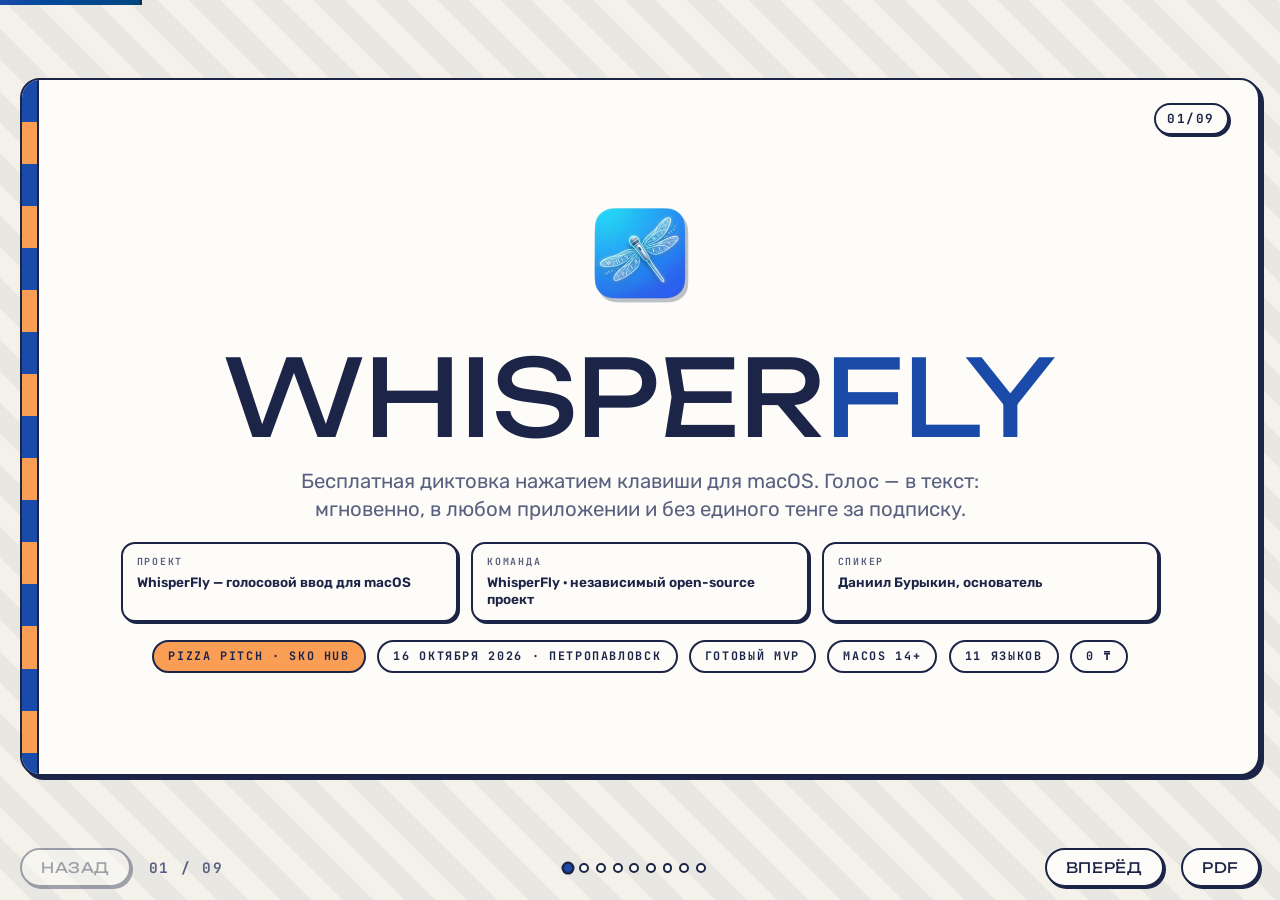
==== commit c2e5c6ac: "Retarget the deck at PIZZA PITCH (SKO Hub): real app icon on the title slide, rewritten funding slid" ====
--- a/index.html
+++ b/index.html
@@ -132,8 +132,8 @@
     <!-- ═══ 01 · Титульный лист ═════════════════════════════════════════ -->
     <section class="slide slide--title active" data-num="01/09" aria-label="Титульный лист">
       <div class="slide-inner">
-        <div class="logo anim" style="--i:0">
-          <img src="assets/favicon.svg" alt="Логотип WhisperFly" width="64" height="64">
+        <div class="logo-icon anim" style="--i:0">
+          <img src="assets/appicon.png" alt="Иконка приложения WhisperFly" width="512" height="512">
         </div>
 
         <div class="brand anim" style="--i:1;--rv:tp-up">WHISPER<span class="fly">FLY</span></div>
@@ -159,10 +159,11 @@
         </dl>
 
         <div class="title-band anim" style="--i:4;--rv:tp-up">
-          <span class="badge badge--fill">Защита проекта · 2026</span>
+          <span class="badge badge--fill">PIZZA PITCH · SKO Hub</span>
+          <span class="badge">16 октября 2026 · Петропавловск</span>
+          <span class="badge">Готовый MVP</span>
           <span class="badge">macOS 14+</span>
           <span class="badge">11 языков</span>
-          <span class="badge">Открытый код</span>
           <span class="badge">0 ₸</span>
         </div>
       </div>
@@ -221,8 +222,8 @@
               </li>
               <li>
                 <span class="n">4</span>
-                <span><strong>Удержать нулевую цену.</strong> Бесплатное ядро и открытый код
-                как основа продукта, а не как акция.</span>
+                <span><strong>Вывести на рынок.</strong> Лендинг, первые 1 000 пользователей
+                и грант GitHub на AI-модели.</span>
               </li>
             </ol>
           </div>
@@ -390,7 +391,7 @@
               <li>
                 <span class="tick"><svg><use href="#i-check"/></svg></span>
                 <span><strong>Рабочие места.</strong> План найма: продуктовый маркетинг,
-                продажи и поддержка в 2026 году.</span>
+                продажи и поддержка в 2027 году.</span>
               </li>
             </ul>
           </article>
@@ -400,8 +401,8 @@
           <span class="col-head">Расчёт эффекта · 12 месяцев</span>
           <div class="calc">
             <div class="calc-item">
-              <span class="calc-n">10 000</span>
-              <span class="calc-l">пользователей к концу года</span>
+              <span class="calc-n">5 000</span>
+              <span class="calc-l">пользователей за год</span>
             </div>
             <span class="calc-op">×</span>
             <div class="calc-item">
@@ -415,12 +416,12 @@
             </div>
             <span class="calc-op">=</span>
             <div class="calc-item calc-item--res">
-              <span class="calc-n">≈ 1,5 млн</span>
+              <span class="calc-n">≈ 0,7 млн</span>
               <span class="calc-l">человеко-часов в год</span>
             </div>
           </div>
           <p class="note">
-            Это эквивалент примерно 800 полных ставок в год — время, которое регион
+            Это эквивалент примерно 400 полных ставок в год — время, которое регион
             получает без единого тенге бюджетных затрат.
           </p>
         </article>
@@ -436,34 +437,34 @@
             От продукта к <span class="hl">платформе</span>
           </h2>
           <p class="slide-sub anim" style="--i:2;--rv:tp-up">
-            Пять этапов на 15 месяцев. Первый уже закрыт, остальные ложатся на работающий
+            Пять этапов на 12 месяцев. Первый уже закрыт, остальные опираются на работающий
             продукт, а не на прототип.
           </p>
         </div>
 
         <div class="road road--5">
           <div class="road-col road-col--done anim" style="--i:3;--rv:tp-up">
-            <span class="road-q">Q4 2025</span>
+            <span class="road-q">Q4 2026</span>
             <span class="road-tag">готово</span>
             <ul class="road-items">
-              <li>Релиз 2.0: системный звук</li>
-              <li>Транскрипция файлов</li>
-              <li>История транскрипций</li>
-              <li>11 языков интерфейса</li>
+              <li>Релиз 2.0 выпущен</li>
+              <li>Системный звук и файлы</li>
+              <li>История и 11 языков</li>
+              <li>Сборки: ARM, Intel, универсальная</li>
             </ul>
           </div>
           <div class="road-col road-col--now anim" style="--i:4;--rv:tp-up">
-            <span class="road-q">Q1 2026</span>
+            <span class="road-q">Q1 2027</span>
             <span class="road-tag road-tag--now">в работе</span>
             <ul class="road-items">
-              <li>Пилот: 1 000 установок</li>
-              <li>Метрики и обратная связь</li>
-              <li>Подготовка Pro-версии</li>
-              <li>Стабилизация macOS 26</li>
+              <li>Лендинг продукта</li>
+              <li>Заявка на грант GitHub</li>
+              <li>Первые 1 000 установок</li>
+              <li>Обратная связь и метрики</li>
             </ul>
           </div>
           <div class="road-col anim" style="--i:5;--rv:tp-up">
-            <span class="road-q">Q2 2026</span>
+            <span class="road-q">Q2 2027</span>
             <ul class="road-items">
               <li>WhisperFly Pro</li>
               <li>Оплата и лицензии</li>
@@ -472,7 +473,7 @@
             </ul>
           </div>
           <div class="road-col anim" style="--i:6;--rv:tp-up">
-            <span class="road-q">Q3 2026</span>
+            <span class="road-q">Q3 2027</span>
             <ul class="road-items">
               <li>Потоковая запись</li>
               <li>iOS-компаньон</li>
@@ -481,7 +482,7 @@
             </ul>
           </div>
           <div class="road-col anim" style="--i:7;--rv:tp-up">
-            <span class="road-q">Q4 2026</span>
+            <span class="road-q">Q4 2027</span>
             <ul class="road-items">
               <li>Админ-панель и SSO</li>
               <li>Общие словари</li>
@@ -511,8 +512,8 @@
             </li>
             <li>
               <span class="tick"><svg><use href="#i-check"/></svg></span>
-              <span><strong>Бюджет — только на вывод на рынок.</strong> Разработка ядра
-              оплачена временем основателя.</span>
+              <span><strong>Финансирование под контролем.</strong> Грант GitHub покрывает
+              смету — инвестиции не нужны.</span>
             </li>
           </ul>
         </article>
@@ -532,25 +533,25 @@
         <div class="grid g-4">
           <article class="card card--navy anim" style="--i:2;--rv:tp-up">
             <div class="stat">
-              <span class="stat-n">10 000</span>
+              <span class="stat-n">5 000</span>
               <span class="stat-l">установок за 12 месяцев</span>
             </div>
           </article>
           <article class="card card--accent anim" style="--i:3;--rv:tp-up">
             <div class="stat">
-              <span class="stat-n">500</span>
+              <span class="stat-n">300</span>
               <span class="stat-l">платящих пользователей Pro</span>
             </div>
           </article>
           <article class="card card--gold anim" style="--i:4;--rv:tp-up">
             <div class="stat">
-              <span class="stat-n">3</span>
-              <span class="stat-l">корпоративных внедрения</span>
+              <span class="stat-n">$10 000</span>
+              <span class="stat-l">грант GitHub для стартапов</span>
             </div>
           </article>
           <article class="card anim" style="--i:5;--rv:tp-up">
             <div class="stat">
-              <span class="stat-n">1,5 млн</span>
+              <span class="stat-n">0,7 млн</span>
               <span class="stat-l">сэкономленных человеко-часов в год</span>
             </div>
           </article>
@@ -561,7 +562,7 @@
           <ul class="facts facts--2">
             <li>
               <span class="tick"><svg><use href="#i-check"/></svg></span>
-              <span><strong>Охват.</strong> Не менее 10 000 активных установок за 12 месяцев
+              <span><strong>Охват.</strong> Не менее 5 000 активных установок за 12 месяцев
               и не менее 1 000 в первом квартале.</span>
             </li>
             <li>
@@ -576,8 +577,8 @@
             </li>
             <li>
               <span class="tick"><svg><use href="#i-check"/></svg></span>
-              <span><strong>Внедрения.</strong> Три организации региона — вуз, IT-компания
-              или госструктура — используют WhisperFly в ежедневной работе.</span>
+              <span><strong>Финансирование.</strong> Грант GitHub для стартапов получен
+              и покрывает смету на 6 месяцев — без внешних инвестиций.</span>
             </li>
           </ul>
         </article>
@@ -590,7 +591,7 @@
         <div class="head">
           <span class="kicker anim" style="--i:0">Финансовая часть</span>
           <h2 class="slide-title anim" style="--i:1;--rv:tp-up">
-            Смета на <span class="hl">12 месяцев</span>
+            Что нужно и <span class="hl">откуда</span>
           </h2>
         </div>
 
@@ -598,42 +599,38 @@
           <table class="tbl tbl--budget anim" style="--i:2;--rv:tp-up">
             <thead>
               <tr>
-                <th>Статья расходов</th>
+                <th>Смета на 6 месяцев</th>
                 <th>Сумма</th>
               </tr>
             </thead>
             <tbody>
               <tr>
-                <td>Оплата труда основателя <span class="mute">200 000 ₸ × 12 мес</span></td>
-                <td class="num">2 400 000 ₸</td>
+                <td>Оплата труда основателя <span class="mute">200 000 ₸ × 6 мес</span></td>
+                <td class="num">1 200 000 ₸</td>
               </tr>
               <tr>
-                <td>Маркетинг и вывод продукта на рынок</td>
-                <td class="num">600 000 ₸</td>
+                <td>AI-модели и облачные API <span class="mute">$1 000 · уже оплачено</span></td>
+                <td class="num">530 000 ₸</td>
               </tr>
               <tr>
-                <td>Тестовое оборудование и устройства</td>
-                <td class="num">500 000 ₸</td>
+                <td>Продвижение лендинга и первые установки</td>
+                <td class="num">250 000 ₸</td>
               </tr>
               <tr>
-                <td>Облачные API распознавания и AI-обработки</td>
-                <td class="num">360 000 ₸</td>
+                <td>Домен, хостинг и аналитика лендинга</td>
+                <td class="num">60 000 ₸</td>
               </tr>
               <tr>
-                <td>Юридические и бухгалтерские услуги</td>
-                <td class="num">300 000 ₸</td>
-              </tr>
-              <tr>
-                <td>Сертификаты и подпись приложения Apple</td>
+                <td>Apple Developer Program <span class="mute">$99 в год</span></td>
                 <td class="num">54 000 ₸</td>
               </tr>
               <tr>
                 <td>Резерв на непредвиденные расходы</td>
-                <td class="num">286 000 ₸</td>
+                <td class="num">106 000 ₸</td>
               </tr>
               <tr class="row-total">
-                <td>Итого по смете</td>
-                <td class="num">4 500 000 ₸</td>
+                <td>Итого на 6 месяцев</td>
+                <td class="num">2 200 000 ₸</td>
               </tr>
             </tbody>
           </table>
@@ -642,28 +639,27 @@
             <article class="card card--accent anim" style="--i:3;--rv:tp-up">
               <div class="card-ico"><svg><use href="#i-wallet"/></svg></div>
               <span class="stat-l">Запрашиваемая сумма</span>
-              <div class="ask-sum">4 500 000 ₸</div>
-              <p class="card-d">Четыре миллиона пятьсот тысяч тенге на 12 месяцев —
-              вся смета целиком.</p>
+              <div class="ask-sum">$10 000</div>
+              <p class="card-d">Грант GitHub для стартапов — на AI-модели и вывод лендинга
+              на рынок. Это около 5 300 000 ₸: смета покрывается с запасом.</p>
             </article>
 
             <article class="card card--sunken anim" style="--i:4;--rv:tp-up">
               <ul class="facts facts--tight">
                 <li>
                   <span class="tick"><svg><use href="#i-check"/></svg></span>
-                  <span><strong>Собственный вклад.</strong> Написанный и выпущенный продукт,
-                  инфраструктура и время основателя — эквивалент 2 000 000 ₸ уже вложенных
-                  средств.</span>
+                  <span><strong>Инвестиции сейчас не привлекаем.</strong> Призовой фонд
+                  PIZZA PITCH — 150 000 ₸; приз закрывает домен и продвижение лендинга.</span>
                 </li>
                 <li>
                   <span class="tick"><svg><use href="#i-check"/></svg></span>
-                  <span><strong>Только вывод на рынок.</strong> Разработка ядра в смете
-                  отсутствует: средства идут на масштабирование и монетизацию.</span>
+                  <span><strong>Уже вложено.</strong> Продукт 2.0, открытый код и подписка
+                  на топовые AI-модели на 6 месяцев — $1 000 и полтора года работы.</span>
                 </li>
                 <li>
                   <span class="tick"><svg><use href="#i-check"/></svg></span>
-                  <span><strong>Возвратность.</strong> Выход на выручку — Q3 2026,
-                  ориентация на самоокупаемость к концу года.</span>
+                  <span><strong>Возвратность.</strong> WhisperFly Pro — с Q2 2027;
+                  себестоимость распознавания — центы на пользователя.</span>
                 </li>
               </ul>
             </article>
@@ -724,7 +720,7 @@
             <li>
               <span class="tick"><svg><use href="#i-link"/></svg></span>
               <span><strong>Планируемые роли</strong> — продуктовый маркетинг и продажи:
-              найм запланирован на Q2 2026 года.</span>
+              найм запланирован на Q2 2027 года.</span>
             </li>
           </ul>
         </article>
@@ -762,8 +758,8 @@
           <article class="card anim" style="--i:5;--rv:tp-up">
             <div class="card-ico"><svg><use href="#i-chart"/></svg></div>
             <h3 class="card-t">Эффект для региона</h3>
-            <p class="card-d">1,5 млн человеко-часов в год, бесплатный доступ для
-            образования и малого бизнеса, рабочие места в 2026 году.</p>
+            <p class="card-d">0,7 млн человеко-часов в год, бесплатный доступ для
+            образования и малого бизнеса, рабочие места в 2027 году.</p>
           </article>
         </div>
 
--- a/deck.css
+++ b/deck.css
@@ -350,16 +350,15 @@
 /* ── Title slide ───────────────────────────────────────────────────────── */
 .slide--title .slide-inner{align-items:center;justify-content:center;text-align:center;gap:1.45cqw;padding-top:4.2cqw}
 
-.logo{
-  width:9.4cqw;height:9.4cqw;
-  border:var(--tp-bw) solid var(--tp-line);
-  border-radius:var(--tp-r-lg);
-  box-shadow:var(--tp-sh);
-  overflow:hidden;
-  background:var(--tp-ink);
+/* The app icon ships as a macOS squircle with its own alpha channel, so it needs no
+   frame — only the theme's hard offset shadow, written as a filter so it follows the
+   artwork's outline instead of a bounding box. */
+.logo-icon{
+  width:11cqw;height:11cqw;
   flex:0 0 auto;
-}
-.logo img{width:100%;height:100%;display:block}
+  filter:drop-shadow(3px 4px 0 rgba(28,36,71,.28));
+}
+.logo-icon img{width:100%;height:100%;display:block}
 
 .brand{
   font-family:var(--tp-font-display);
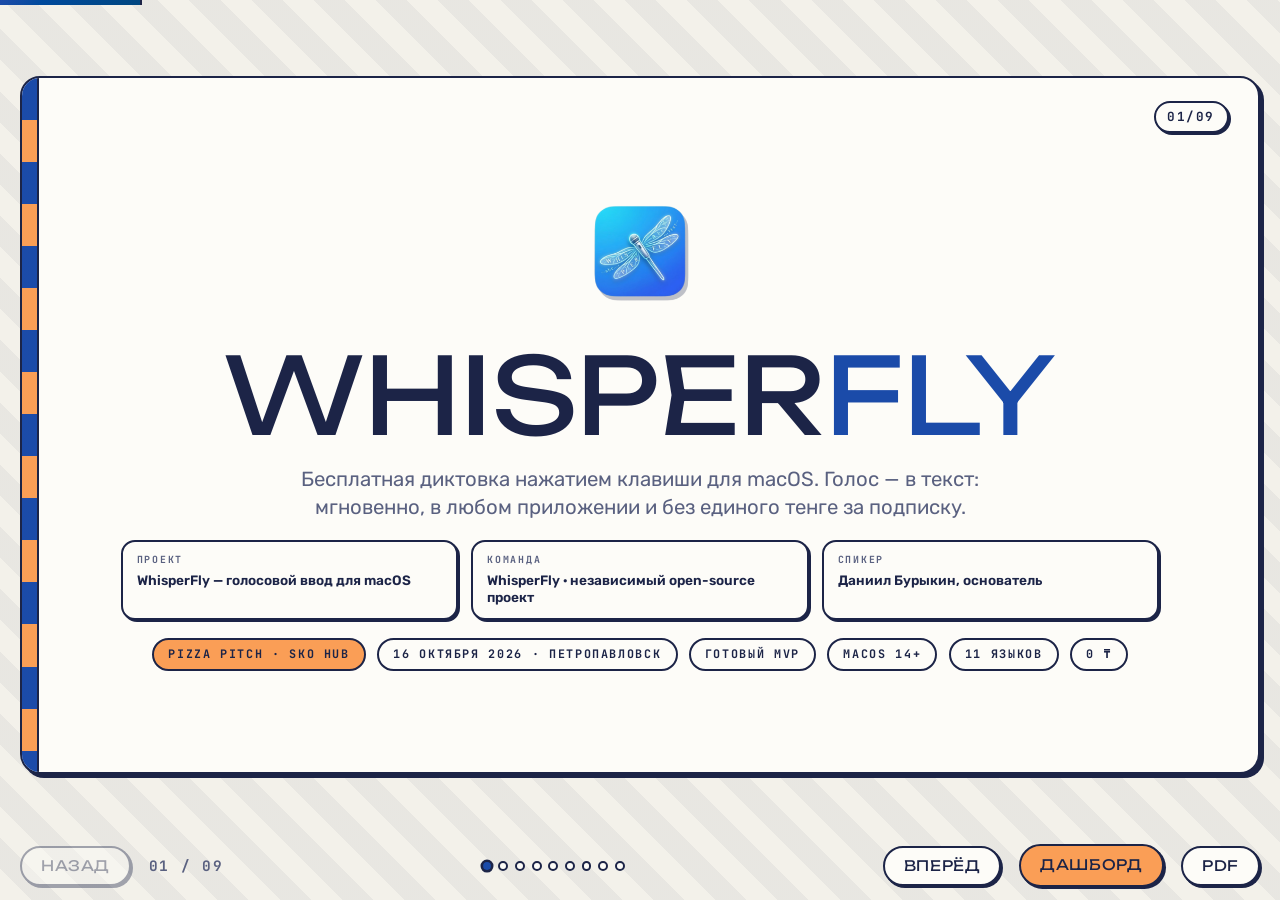
==== commit cc67a1d7: "Add an interactive live dashboard alongside the 9-slide deck dashboard.html/.css/.js: the same PITCH" ====
--- a/index.html
+++ b/index.html
@@ -784,6 +784,7 @@
     <span class="nav-count" id="counter">01 / 09</span>
     <div class="dots" id="dots"></div>
     <button class="nav-btn" id="next" type="button">Вперёд</button>
+    <a class="nav-btn nav-btn--link" href="dashboard.html">Дашборд</a>
     <button class="nav-btn" id="print" type="button">PDF</button>
   </nav>
 </div><!-- /.deck -->
--- a/deck.css
+++ b/deck.css
@@ -484,6 +484,13 @@
 .nav-btn:hover{background:var(--tp-acc-2)}
 .nav-btn:active{transform:scale(var(--tp-press))}
 .nav-btn:disabled{opacity:.38;cursor:default;transform:none}
+/* Cross-link to the live dashboard: same button, gold so it reads as the other view
+   of the same project rather than a fifth navigation control. */
+a.nav-btn--link{
+  display:inline-flex;align-items:center;text-decoration:none;
+  background:var(--tp-acc-2);
+}
+a.nav-btn--link:hover{background:var(--tp-ink);color:var(--tp-surf)}
 .nav-count{
   font-family:var(--tp-font-mono);font-weight:700;font-size:.9rem;
   letter-spacing:.12em;color:var(--tp-mute);white-space:nowrap;
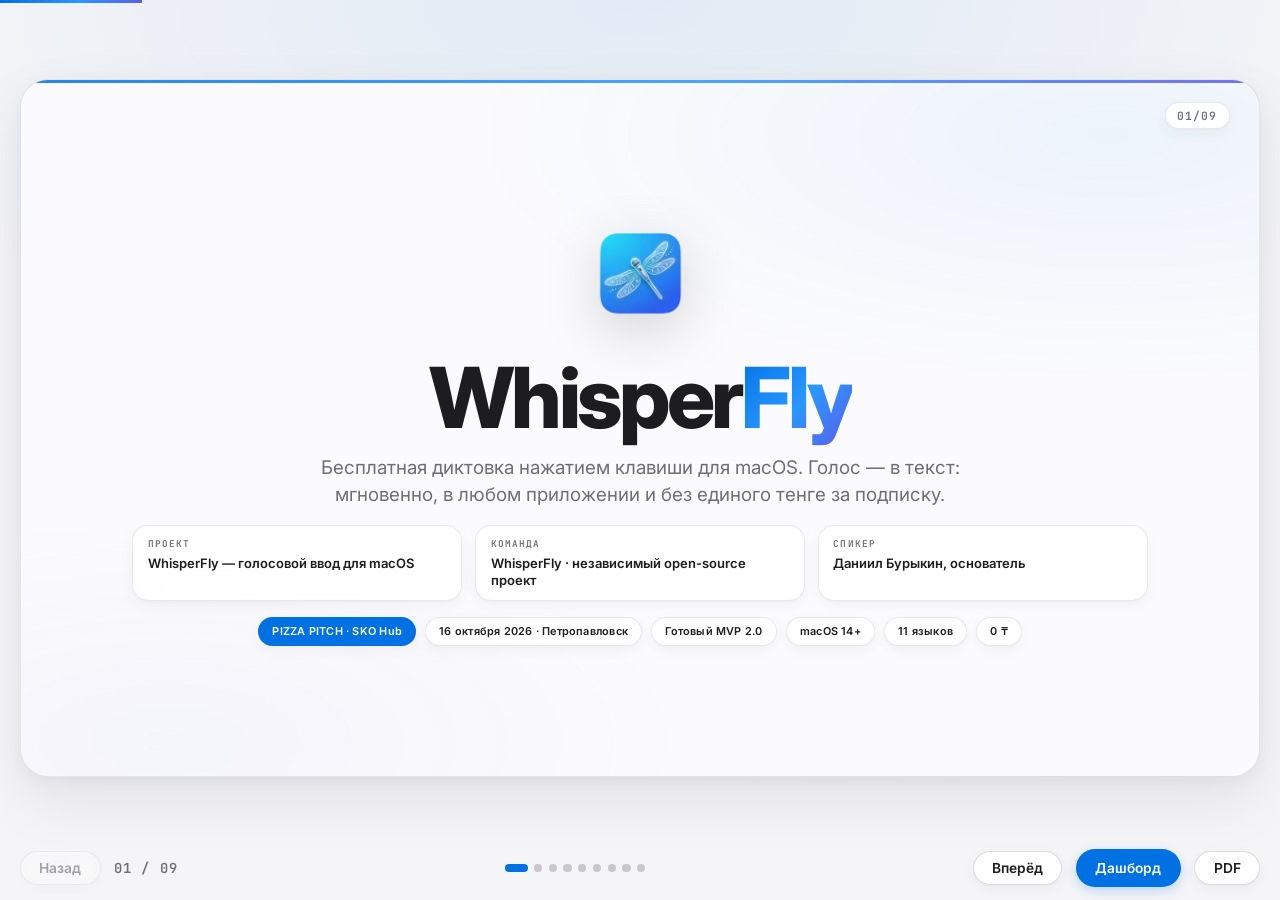
==== commit 7987ede4: "Redesign pitch deck and live dashboard in Apple Cupertino style, add macOS screenshots, and rebuild " ====
--- a/index.html
+++ b/index.html
@@ -1,5 +1,5 @@
 <!DOCTYPE html>
-<html lang="ru" data-theme="varsity" style="--tp-h: 262">
+<html lang="ru" data-theme="apple" style="--tp-h: 211">
 <head>
 <meta charset="utf-8">
 <meta name="viewport" content="width=device-width, initial-scale=1">
@@ -11,7 +11,7 @@
 <link rel="icon" href="assets/favicon.svg">
 <link rel="preconnect" href="https://fonts.googleapis.com">
 <link rel="preconnect" href="https://fonts.gstatic.com" crossorigin>
-<link rel="stylesheet" href="https://fonts.googleapis.com/css2?family=Unbounded:wght@400;600;700;800&family=Rubik:wght@400;500;600;700;800&family=JetBrains+Mono:wght@400;700&display=swap">
+<link rel="stylesheet" href="https://fonts.googleapis.com/css2?family=Inter:wght@400;500;600;700;800&family=JetBrains+Mono:wght@400;600;700&display=swap">
 <link rel="stylesheet" href="theme.css">
 <link rel="stylesheet" href="deck.css">
 <script>document.documentElement.classList.add('js');</script>
@@ -136,7 +136,7 @@
           <img src="assets/appicon.png" alt="Иконка приложения WhisperFly" width="512" height="512">
         </div>
 
-        <div class="brand anim" style="--i:1;--rv:tp-up">WHISPER<span class="fly">FLY</span></div>
+        <div class="brand anim" style="--i:1;--rv:tp-up">Whisper<span class="fly">Fly</span></div>
 
         <p class="tagline anim" style="--i:2;--rv:tp-up">
           Бесплатная диктовка нажатием клавиши для macOS. Голос&nbsp;— в текст: мгновенно,
@@ -161,7 +161,7 @@
         <div class="title-band anim" style="--i:4;--rv:tp-up">
           <span class="badge badge--fill">PIZZA PITCH · SKO Hub</span>
           <span class="badge">16 октября 2026 · Петропавловск</span>
-          <span class="badge">Готовый MVP</span>
+          <span class="badge">Готовый MVP 2.0</span>
           <span class="badge">macOS 14+</span>
           <span class="badge">11 языков</span>
           <span class="badge">0 ₸</span>
@@ -169,35 +169,32 @@
       </div>
     </section>
 
-    <!-- ═══ 02 · Введение ════════════════════════════════════════════════ -->
+    <!-- ═══ 02 · Введение (+ живые скриншоты macOS) ═════════════════════ -->
     <section class="slide" data-num="02/09" aria-label="Введение">
       <div class="slide-inner">
         <div class="head">
-          <span class="kicker anim" style="--i:0">Введение</span>
+          <span class="kicker anim" style="--i:0">Введение · Продукт в работе</span>
           <h2 class="slide-title anim" style="--i:1;--rv:tp-up">
             Что такое <span class="hl">WhisperFly</span>
           </h2>
           <p class="slide-sub anim" style="--i:2;--rv:tp-up">
-            WhisperFly — приложение для macOS, которое превращает речь в текст в любом
-            приложении по одному нажатию <b>⌘⇧Space</b>. Оно пишет и микрофон, и системный
-            звук, распознаёт речь в облаке и вставляет готовый текст прямо туда, где стоит
-            курсор. Сегодня это работающий продукт версии 2.0 с открытым исходным кодом —
-            и он полностью бесплатен.
+            WhisperFly — нативное приложение для macOS, которое превращает речь в текст в любом
+            приложении по нажатию <b>⌘⇧Space</b>. Записывает микрофон и системный звук,
+            распознаёт речь через Groq Whisper и вставляет чистый текст прямо к курсору.
           </p>
         </div>
 
-        <div class="grid g-side">
+        <div class="grid g-intro">
           <article class="card card--navy anim" style="--i:3;--rv:tp-up">
             <div class="card-ico"><svg><use href="#i-target"/></svg></div>
             <h3 class="card-t">Главная цель</h3>
             <p class="goal">
               Убрать разрыв между скоростью мысли и скоростью набора текста — сделать
-              голосовой ввод <em>бесплатным, мгновенным и доступным каждому</em>, кто
-              работает за Mac.
+              голосовой ввод <em>бесплатным, мгновенным и доступным каждому</em> на Mac.
             </p>
             <div class="chips">
-              <span class="chip">Любое приложение macOS</span>
-              <span class="chip">Без локальных моделей</span>
+              <span class="chip">Любое приложение</span>
+              <span class="chip">Groq Whisper</span>
               <span class="chip chip--gold">0 ₸</span>
             </div>
           </article>
@@ -207,112 +204,138 @@
             <ol class="punch anim" style="--i:5;--rv:tp-up">
               <li>
                 <span class="n">1</span>
-                <span><strong>Сделать ввод мгновенным.</strong> Один хоткей, вставка текста
-                в активное поле, отклик — секунды.</span>
+                <span><strong>Мгновенный ввод.</strong> Один хоткей, авто-вставка текста
+                в активное поле, отклик — доли секунды.</span>
               </li>
               <li>
                 <span class="n">2</span>
-                <span><strong>Охватить все сценарии звука.</strong> Микрофон, системный звук
-                и готовые аудио- и видеофайлы.</span>
+                <span><strong>Все сценарии звука.</strong> Микрофон, системный звук
+                macOS и готовые аудио/видеофайлы.</span>
               </li>
               <li>
                 <span class="n">3</span>
-                <span><strong>Снять языковой барьер.</strong> Интерфейс на 11 языках,
-                включая казахский; распознавание — более 100 языков.</span>
+                <span><strong>Без языкового барьера.</strong> Интерфейс на 11 языках
+                (включая казахский), распознавание 100+ языков.</span>
               </li>
               <li>
                 <span class="n">4</span>
-                <span><strong>Вывести на рынок.</strong> Лендинг, первые 1 000 пользователей
+                <span><strong>Выход на рынок.</strong> Лендинг, первые 1 000 установок
                 и грант GitHub на AI-модели.</span>
               </li>
             </ol>
           </div>
+
+          <aside class="shot-showcase anim" style="--i:6;--rv:tp-up" aria-label="Скриншоты интерфейса WhisperFly">
+            <div class="shot-pair">
+              <figure class="shot-frame">
+                <img src="assets/screenshot-ready.png" alt="Меню WhisperFly в режиме ожидания Ready">
+                <figcaption>Меню · Готов к записи</figcaption>
+              </figure>
+              <figure class="shot-frame">
+                <img src="assets/screenshot-recording.png" alt="Меню WhisperFly во время активной записи">
+                <figcaption>Запись · Groq Whisper</figcaption>
+              </figure>
+            </div>
+            <div class="shot-pill-bar">
+              <img src="assets/screenshot-listening.png" alt="Плавающая капсула Listening рядом с курсором">
+              <span>Плавающий индикатор <strong>Listening…</strong> прямо у текстового курсора</span>
+            </div>
+          </aside>
         </div>
       </div>
     </section>
 
-    <!-- ═══ 03 · Уникальность ═══════════════════════════════════════════ -->
+    <!-- ═══ 03 · Уникальность (+ скриншот системных разрешений) ═════════ -->
     <section class="slide" data-num="03/09" aria-label="Уникальность">
       <div class="slide-inner">
         <div class="head">
           <span class="kicker anim" style="--i:0">Уникальность</span>
           <h2 class="slide-title anim" style="--i:1;--rv:tp-up">
-            Бесплатно и <span class="hl">открыто</span>
+            Бесплатно, нативно и <span class="hl">открыто</span>
           </h2>
         </div>
 
-        <table class="tbl anim" style="--i:2;--rv:tp-up">
-          <thead>
-            <tr>
-              <th>Продукт</th>
-              <th>Цена</th>
-              <th>Системный звук</th>
-              <th>Файлы</th>
-              <th>Открытый код</th>
-              <th>Казахский интерфейс</th>
-            </tr>
-          </thead>
-          <tbody>
-            <tr>
-              <td class="col-us">WhisperFly</td>
-              <td class="col-us">0 ₸</td>
-              <td class="col-us"><svg class="mk mk--yes"><use href="#i-check"/></svg></td>
-              <td class="col-us"><svg class="mk mk--yes"><use href="#i-check"/></svg></td>
-              <td class="col-us"><svg class="mk mk--yes"><use href="#i-check"/></svg></td>
-              <td class="col-us"><svg class="mk mk--yes"><use href="#i-check"/></svg></td>
-            </tr>
-            <tr>
-              <td>Superwhisper</td>
-              <td>от $8,99/мес</td>
-              <td><svg class="mk mk--no"><use href="#i-x"/></svg></td>
-              <td><svg class="mk mk--yes"><use href="#i-check"/></svg></td>
-              <td><svg class="mk mk--no"><use href="#i-x"/></svg></td>
-              <td><svg class="mk mk--no"><use href="#i-x"/></svg></td>
-            </tr>
-            <tr>
-              <td>MacWhisper</td>
-              <td>от €59</td>
-              <td><svg class="mk mk--no"><use href="#i-x"/></svg></td>
-              <td><svg class="mk mk--yes"><use href="#i-check"/></svg></td>
-              <td><svg class="mk mk--no"><use href="#i-x"/></svg></td>
-              <td><svg class="mk mk--no"><use href="#i-x"/></svg></td>
-            </tr>
-            <tr>
-              <td>Wispr Flow</td>
-              <td>от $12/мес</td>
-              <td><svg class="mk mk--no"><use href="#i-x"/></svg></td>
-              <td><svg class="mk mk--no"><use href="#i-x"/></svg></td>
-              <td><svg class="mk mk--no"><use href="#i-x"/></svg></td>
-              <td><svg class="mk mk--no"><use href="#i-x"/></svg></td>
-            </tr>
-            <tr>
-              <td>Apple «Диктовка»</td>
-              <td>0 ₸</td>
-              <td><svg class="mk mk--no"><use href="#i-x"/></svg></td>
-              <td><svg class="mk mk--no"><use href="#i-x"/></svg></td>
-              <td><svg class="mk mk--no"><use href="#i-x"/></svg></td>
-              <td><svg class="mk mk--no"><use href="#i-x"/></svg></td>
-            </tr>
-          </tbody>
-        </table>
-
-        <article class="card card--sunken strip anim" style="--i:3;--rv:tp-up">
+        <div class="grid g-uniq">
+          <table class="tbl anim" style="--i:2;--rv:tp-up">
+            <thead>
+              <tr>
+                <th>Продукт</th>
+                <th>Цена</th>
+                <th>Системный звук</th>
+                <th>Файлы</th>
+                <th>Открытый код</th>
+                <th>Казахский UI</th>
+              </tr>
+            </thead>
+            <tbody>
+              <tr>
+                <td class="col-us">WhisperFly</td>
+                <td class="col-us">0 ₸</td>
+                <td class="col-us"><svg class="mk mk--yes"><use href="#i-check"/></svg></td>
+                <td class="col-us"><svg class="mk mk--yes"><use href="#i-check"/></svg></td>
+                <td class="col-us"><svg class="mk mk--yes"><use href="#i-check"/></svg></td>
+                <td class="col-us"><svg class="mk mk--yes"><use href="#i-check"/></svg></td>
+              </tr>
+              <tr>
+                <td>Superwhisper</td>
+                <td>от $8,99/мес</td>
+                <td><svg class="mk mk--no"><use href="#i-x"/></svg></td>
+                <td><svg class="mk mk--yes"><use href="#i-check"/></svg></td>
+                <td><svg class="mk mk--no"><use href="#i-x"/></svg></td>
+                <td><svg class="mk mk--no"><use href="#i-x"/></svg></td>
+              </tr>
+              <tr>
+                <td>MacWhisper</td>
+                <td>от €59</td>
+                <td><svg class="mk mk--no"><use href="#i-x"/></svg></td>
+                <td><svg class="mk mk--yes"><use href="#i-check"/></svg></td>
+                <td><svg class="mk mk--no"><use href="#i-x"/></svg></td>
+                <td><svg class="mk mk--no"><use href="#i-x"/></svg></td>
+              </tr>
+              <tr>
+                <td>Wispr Flow</td>
+                <td>от $12/мес</td>
+                <td><svg class="mk mk--no"><use href="#i-x"/></svg></td>
+                <td><svg class="mk mk--no"><use href="#i-x"/></svg></td>
+                <td><svg class="mk mk--no"><use href="#i-x"/></svg></td>
+                <td><svg class="mk mk--no"><use href="#i-x"/></svg></td>
+              </tr>
+              <tr>
+                <td>Apple «Диктовка»</td>
+                <td>0 ₸</td>
+                <td><svg class="mk mk--no"><use href="#i-x"/></svg></td>
+                <td><svg class="mk mk--no"><use href="#i-x"/></svg></td>
+                <td><svg class="mk mk--no"><use href="#i-x"/></svg></td>
+                <td><svg class="mk mk--no"><use href="#i-x"/></svg></td>
+              </tr>
+            </tbody>
+          </table>
+
+          <aside class="shot-card-perm anim" style="--i:3;--rv:tp-up" aria-label="Окно разрешений и цифровой подписи macOS">
+            <img src="assets/screenshot-permissions.png" alt="Окно настроек Permissions в WhisperFly с подписью Apple Developer">
+            <div class="shot-cap">
+              <strong>Нативная интеграция macOS:</strong> ScreenCaptureKit, Accessibility API и цифровая подпись <code>SR9LWJ7XG9</code>
+            </div>
+          </aside>
+        </div>
+
+        <article class="card card--sunken strip anim" style="--i:4;--rv:tp-up">
           <span class="col-head">В чём инновационность</span>
           <ul class="facts facts--3">
             <li>
               <span class="tick"><svg><use href="#i-cloud"/></svg></span>
               <span><strong>Облачный ASR вместо локальной модели.</strong> Приложение весит
-              мегабайты, а не гигабайты.</span>
+              мегабайты, а не гигабайты, и не нагружает процессор.</span>
             </li>
             <li>
               <span class="tick"><svg><use href="#i-layers"/></svg></span>
-              <span><strong>Вставка через Accessibility API:</strong> текст появляется
-              прямо там, где стоит курсор, без копирования вручную.</span>
+              <span><strong>Вставка через Accessibility API:</strong> текст печатается
+              прямо там, где стоит курсор, и очищается режимом Rewrite Cleanup.</span>
             </li>
             <li>
               <span class="tick"><svg><use href="#i-speaker"/></svg></span>
-              <span><strong>Системный звук через ScreenCaptureKit:</strong> созвоны и видео
-              транскрибируются прямо с дорожки Mac.</span>
+              <span><strong>Системный звук через ScreenCaptureKit:</strong> созвоны и лекции
+              транскрибируются напрямую с аудиодорожки Mac.</span>
             </li>
           </ul>
         </article>
--- a/theme.css
+++ b/theme.css
@@ -1,60 +1,79 @@
-/* Theme Pack — VARSITY (id: varsity) · collection: vertical · family: Campus letterman
-   Applied verbatim from the Design Studio brief. Component code uses var(--tp-*) only. */
+/* Theme Pack — APPLE CUPERTINO (Keynote / macOS Sequoia aesthetic)
+   Clean, airy Apple design system: SF Pro / Inter geometry, translucent frosted surfaces,
+   subtle hairline borders, soft multi-layered elevation shadows, Space Black & Cupertino Blue accents. */
 
 /* ── Keyframes ─────────────────────────────────────────────────────────── */
-@keyframes tp-pop{0%{transform:scale(.88);opacity:0}62%{transform:scale(1.05)}100%{transform:scale(1);opacity:1}}
-@keyframes tp-up{from{transform:translateY(var(--tp-reveal-dist,16px));opacity:0}to{transform:translateY(0);opacity:1}}
-@keyframes tp-down{from{transform:translateY(-16px);opacity:0}to{transform:translateY(0);opacity:1}}
+@keyframes tp-pop{0%{transform:scale(.96);opacity:0}100%{transform:scale(1);opacity:1}}
+@keyframes tp-up{from{transform:translateY(var(--tp-reveal-dist,14px));opacity:0}to{transform:translateY(0);opacity:1}}
+@keyframes tp-down{from{transform:translateY(-14px);opacity:0}to{transform:translateY(0);opacity:1}}
 @keyframes tp-sheet{from{transform:translateY(102%)}to{transform:translateY(0)}}
 @keyframes tp-fade{from{opacity:0}to{opacity:1}}
 @keyframes tp-wipe{from{clip-path:inset(0 100% 0 0)}to{clip-path:inset(0 0 0 0)}}
-@keyframes tp-curtain{from{clip-path:inset(100% 0 0 0);transform:translateY(var(--tp-reveal-dist,16px))}to{clip-path:inset(0 0 0 0);transform:translateY(0)}}
-@keyframes tp-rise{from{clip-path:inset(0 0 100% 0);transform:translateY(var(--tp-reveal-dist,16px))}to{clip-path:inset(0 0 0 0);transform:translateY(0)}}
-@keyframes tp-blur-in{from{opacity:0;filter:blur(16px);transform:scale(1.05) translateY(var(--tp-reveal-dist,16px))}to{opacity:1;filter:blur(0);transform:scale(1) translateY(0)}}
-@keyframes tp-glitch{0%{opacity:0;transform:translate3d(-6px,0,0);clip-path:inset(40% 0 38% 0)}18%{opacity:1;transform:translate3d(5px,0,0);clip-path:inset(12% 0 62% 0)}36%{transform:translate3d(-3px,0,0);clip-path:inset(68% 0 6% 0)}54%{transform:translate3d(2px,0,0);clip-path:inset(0 0 0 0)}72%{transform:translate3d(-1px,0,0)}100%{opacity:1;transform:none;clip-path:inset(0 0 0 0)}}
-@keyframes tp-tape{from{opacity:0;transform:rotate(-9deg) translateY(var(--tp-reveal-dist,16px)) scale(.95)}to{opacity:1;transform:rotate(var(--tp-img-tilt,0deg)) translateY(0) scale(1)}}
-@keyframes tp-zoom{from{transform:scale(1.16)}to{transform:scale(1)}}
+@keyframes tp-curtain{from{clip-path:inset(100% 0 0 0);transform:translateY(var(--tp-reveal-dist,14px))}to{clip-path:inset(0 0 0 0);transform:translateY(0)}}
+@keyframes tp-rise{from{clip-path:inset(0 0 100% 0);transform:translateY(var(--tp-reveal-dist,14px))}to{clip-path:inset(0 0 0 0);transform:translateY(0)}}
+@keyframes tp-blur-in{from{opacity:0;filter:blur(12px);transform:scale(1.02) translateY(var(--tp-reveal-dist,14px))}to{opacity:1;filter:blur(0);transform:scale(1) translateY(0)}}
+@keyframes tp-zoom{from{transform:scale(1.06)}to{transform:scale(1)}}
 @keyframes tp-bar{from{transform:scaleX(0)}to{transform:scaleX(1)}}
-@keyframes tp-shake{10%,90%{transform:translateX(-2px)}30%,70%{transform:translateX(3px)}50%{transform:translateX(-4px)}}
 @keyframes tp-pulse{0%,100%{opacity:1}50%{opacity:.42}}
-@keyframes tp-breathe{0%,100%{transform:scale(1)}50%{transform:scale(1.045)}}
-@keyframes tp-shimmer{from{background-position:-160% 0}to{background-position:260% 0}}
-@keyframes tp-float{0%,100%{transform:translateY(0)}50%{transform:translateY(-9px)}}
-@keyframes tp-spin{to{transform:rotate(360deg)}}
-@keyframes tp-blink{50%{opacity:0}}
-@keyframes tp-tilt{0%,100%{transform:rotate(-2.5deg)}50%{transform:rotate(2.5deg)}}
-@keyframes tp-drift{0%{transform:translate3d(0,0,0) scale(1)}50%{transform:translate3d(4%,-3%,0) scale(1.12)}100%{transform:translate3d(0,0,0) scale(1)}}
+@keyframes tp-breathe{0%,100%{transform:scale(1)}50%{transform:scale(1.03)}}
+@keyframes tp-float{0%,100%{transform:translateY(0)}50%{transform:translateY(-6px)}}
 
 @media (prefers-reduced-motion: reduce){*,*::before,*::after{animation-duration:1ms!important;animation-iteration-count:1!important;transition-duration:1ms!important}}
 
-/* ── VARSITY tokens ────────────────────────────────────────────────────── */
+/* ── APPLE CUPERTINO tokens (matches both data-theme="apple" and "varsity") ── */
+:root,
+[data-theme="apple"],
 [data-theme="varsity"]{
-  --tp-h:262;
+  --tp-h:211;
   --tp-fx:none;--tp-fx-size:auto;--tp-fx-anim:none;--tp-fx-op:0;--tp-fx-blend:normal;--tp-fx-tf:none;
   --tp-3d:none;--tp-3d-anim:none;--tp-3d-web:none;
-  --tp-dur-slow:480ms;--tp-stagger:55ms;--tp-reveal:tp-pop;--tp-reveal-dist:20px;
-  --tp-img-r:12px;--tp-img-frame:2.5px solid #1c2447;--tp-img-sh:4px 4px 0 rgba(28,36,71,.3);
-  --tp-img-filter:saturate(1.1) contrast(1.05);--tp-img-overlay-op:0.1;--tp-img-blend:normal;
+  --tp-dur-slow:520ms;--tp-stagger:60ms;--tp-reveal:tp-up;--tp-reveal-dist:14px;
+  --tp-img-r:16px;--tp-img-frame:1px solid rgba(0,0,0,0.08);--tp-img-sh:0 16px 36px rgba(0,0,0,0.12), 0 4px 10px rgba(0,0,0,0.06);
+  --tp-img-filter:none;--tp-img-overlay-op:0;--tp-img-blend:normal;
   --tp-img-tilt:0deg;--tp-img-ar:4 / 3;
-  --tp-bg:#f3f1ea;--tp-canvas:#f3f1ea;--tp-surf:#fdfcf8;--tp-surf-2:#e5e1d4;
-  --tp-ink:#1c2447;--tp-mute:#5a6180;
-  --tp-acc:oklch(0.44 0.16 calc(var(--tp-h) + 0));
-  --tp-acc-2:oklch(0.78 0.14 calc(var(--tp-h) + 155));
-  --tp-acc-ink:#fdfcf8;--tp-line:#1c2447;
-  --tp-grad:linear-gradient(135deg, oklch(0.44 0.16 calc(var(--tp-h) + 0)), oklch(0.38 0.13 calc(var(--tp-h) + -20)));
-  --tp-r:14px;--tp-r-sm:9px;--tp-r-lg:20px;--tp-r-btn:99px;
-  --tp-sh:4px 4px 0 #1c2447;--tp-sh-sm:2px 2px 0 #1c2447;
-  --tp-bw:2.5px;
-  /* Cyrillic substitution — this deck is Russian and the pack's Bungee/Figtree ship no
-     Cyrillic at all (verified against the Google Fonts subsets), so headings would fall
-     back to a system face and the type would break into two voices. Unbounded and Rubik
-     carry the same loud-campus / friendly-geometric register with full Cyrillic coverage. */
-  --tp-font-display:'Unbounded', 'Bungee', system-ui;
-  --tp-font-body:'Rubik', 'Figtree', system-ui;
-  --tp-font-mono:'JetBrains Mono', monospace;
-  --tp-w-display:400;--tp-track-display:0.01em;--tp-case-display:uppercase;--tp-hero:58px;
-  --tp-dur:160ms;--tp-ease:cubic-bezier(.34,1.4,.64,1);--tp-press:0.95;
-  --tp-tex:none;--tp-blur:none;
+
+  /* Apple Light Mode / Keynote Palette */
+  --tp-bg:#f5f5f7;
+  --tp-canvas:#f5f5f7;
+  --tp-surf:#ffffff;
+  --tp-surf-2:#ececf1;
+  --tp-surf-glass:rgba(255, 255, 255, 0.78);
+  --tp-ink:#1d1d1f;
+  --tp-mute:#6e6e73;
+  --tp-acc:#0071e3;
+  --tp-acc-hover:#0077ed;
+  --tp-acc-soft:#e8f2ff;
+  --tp-acc-2:#e8f2ff;
+  --tp-acc-gold:#f59e0b;
+  --tp-acc-green:#28cd41;
+  --tp-acc-ink:#ffffff;
+  --tp-line:rgba(0, 0, 0, 0.085);
+  --tp-line-strong:rgba(0, 0, 0, 0.14);
+  --tp-grad:linear-gradient(135deg, #0071e3 0%, #2997ff 55%, #5e5ce6 100%);
+  --tp-grad-dark:linear-gradient(145deg, #1d1d1f 0%, #2c2c2e 100%);
+
+  /* Apple Squircle Radii & Soft Elevation */
+  --tp-r:20px;
+  --tp-r-sm:12px;
+  --tp-r-lg:28px;
+  --tp-r-btn:980px;
+  --tp-sh:0 14px 34px rgba(0, 0, 0, 0.055), 0 2px 8px rgba(0, 0, 0, 0.035);
+  --tp-sh-sm:0 4px 14px rgba(0, 0, 0, 0.045), 0 1px 3px rgba(0, 0, 0, 0.03);
+  --tp-bw:1px;
+
+  /* Apple SF Pro / Inter Typography */
+  --tp-font-display:-apple-system, BlinkMacSystemFont, 'SF Pro Display', 'Inter', 'Rubik', system-ui, sans-serif;
+  --tp-font-body:-apple-system, BlinkMacSystemFont, 'SF Pro Text', 'Inter', 'Rubik', system-ui, sans-serif;
+  --tp-font-mono:'SF Mono', 'JetBrains Mono', ui-monospace, SFMono-Regular, Menlo, monospace;
+  --tp-w-display:700;
+  --tp-track-display:-0.028em;
+  --tp-case-display:none;
+  --tp-hero:58px;
+  --tp-dur:200ms;
+  --tp-ease:cubic-bezier(0.22, 1, 0.36, 1);
+  --tp-press:0.975;
+  --tp-tex:none;
+  --tp-blur:blur(20px);
 }
 
 /* ── Shared structural helpers ─────────────────────────────────────────── */
@@ -68,18 +87,23 @@
 *,*::before,*::after{box-sizing:border-box}
 body{
   margin:0;
-  background:var(--tp-bg);
+  background:
+    radial-gradient(90% 60% at 50% -10%, rgba(0, 113, 227, 0.09), transparent 70%),
+    radial-gradient(60% 50% at 90% 100%, rgba(94, 92, 230, 0.06), transparent 70%),
+    var(--tp-bg);
   color:var(--tp-ink);
   font-family:var(--tp-font-body);
   font-size:16px;
   line-height:1.5;
   -webkit-font-smoothing:antialiased;
+  -moz-osx-font-smoothing:grayscale;
+  font-feature-settings:"kern" 1, "liga" 1;
 }
 h1,h2,h3,h4{
   font-family:var(--tp-font-display);
   font-weight:var(--tp-w-display);
   letter-spacing:var(--tp-track-display);
   text-transform:var(--tp-case-display);
-  line-height:1.02;
+  line-height:1.08;
   margin:0;
 }
--- a/deck.css
+++ b/deck.css
@@ -1,17 +1,17 @@
-/* WhisperFly — deck for a project defence. VARSITY theme.
+/* WhisperFly — Apple Keynote style deck for project defence.
    Every size/colour resolves to a var(--tp-*). Layout units are container-query
    units (cqw) against the slide box, so one stylesheet scales on screen and in print.
 
-   Slides follow the required structure:
-   01 титул · 02 введение · 03 уникальность · 04 КПД · 05 план реализации
-   06 результаты · 07 финансы · 08 команда · 09 заключение */
+   Slides follow the required 9-slide structure:
+   01 титул · 02 введение (+ скриншоты) · 03 уникальность (+ скриншот настроек)
+   04 КПД · 05 план реализации · 06 результаты · 07 финансы · 08 команда · 09 заключение */
 
 /* ── Deck shell ────────────────────────────────────────────────────────── */
 html,body{height:100%}
 body{
   overflow:hidden;
   background:
-    repeating-linear-gradient(45deg, transparent 0 22px, color-mix(in oklab, var(--tp-ink) 5%, transparent) 22px 44px),
+    radial-gradient(100% 70% at 50% 0%, rgba(0, 113, 227, 0.08), transparent 65%),
     var(--tp-bg);
 }
 
@@ -21,12 +21,12 @@
   grid-template-rows:1fr auto;
   place-items:center;
   padding:2.2vmin 2.2vmin 0;
-  gap:1.6vmin;
+  gap:1.4vmin;
 }
 
 .stage{
   position:relative;
-  width:min(100%, calc((100dvh - 12vmin) * 16 / 9));
+  width:min(100%, calc((100dvh - 11vmin) * 16 / 9));
   aspect-ratio:16 / 9;
   max-height:100%;
 }
@@ -37,54 +37,56 @@
   inset:0;
   container-type:size;
   overflow:hidden;
-  background:var(--tp-surf);
-  border:var(--tp-bw) solid var(--tp-line);
+  background:
+    radial-gradient(80% 55% at 88% 8%, rgba(0, 113, 227, 0.055), transparent 65%),
+    radial-gradient(65% 50% at 12% 95%, rgba(94, 92, 230, 0.04), transparent 65%),
+    #fbfbfd;
+  border:1px solid var(--tp-line);
   border-radius:var(--tp-r-lg);
-  box-shadow:var(--tp-sh);
+  box-shadow:0 24px 60px rgba(0, 0, 0, 0.08), 0 4px 16px rgba(0, 0, 0, 0.04);
   opacity:0;
   visibility:hidden;
   transition:opacity var(--tp-dur-slow) var(--tp-ease), transform var(--tp-dur-slow) var(--tp-ease);
-  transform:scale(.985);
+  transform:scale(.988);
 }
 .slide.active{opacity:1;visibility:visible;transform:scale(1)}
 
 .slide-inner{
   position:absolute;
   inset:0;
-  padding:4.9cqw 5.6cqw 3.4cqw;
+  padding:4.0cqw 5.0cqw 3.2cqw;
   display:flex;
   flex-direction:column;
-  gap:1.7cqw;
-}
-
-/* letterman spine down the left edge */
+  gap:1.45cqw;
+}
+
+/* subtle Apple top sheen line */
 .slide::before{
   content:"";
   position:absolute;
-  left:0;top:0;bottom:0;
-  width:1.35cqw;
-  background:repeating-linear-gradient(180deg,
-    var(--tp-acc) 0 3.4cqw,
-    var(--tp-acc-2) 3.4cqw 6.8cqw);
-  border-right:var(--tp-bw) solid var(--tp-line);
-}
-
-/* slide number: sits in the top-right corner, clear of every card and band */
+  left:0;right:0;top:0;
+  height:3px;
+  background:var(--tp-grad);
+  opacity:.85;
+}
+
+/* slide number: clean pill in top-right corner */
 .slide::after{
   content:attr(data-num);
   position:absolute;
   right:2.4cqw;
-  top:1.9cqw;
+  top:1.8cqw;
   z-index:2;
   font-family:var(--tp-font-mono);
-  font-weight:700;
-  font-size:1.02cqw;
-  color:var(--tp-ink);
-  letter-spacing:.12em;
-  background:var(--tp-surf);
-  border:var(--tp-bw) solid var(--tp-line);
+  font-weight:600;
+  font-size:.92cqw;
+  color:var(--tp-mute);
+  letter-spacing:.08em;
+  background:rgba(255, 255, 255, 0.85);
+  backdrop-filter:blur(12px);
+  border:1px solid var(--tp-line);
   border-radius:var(--tp-r-btn);
-  padding:.34cqw .95cqw;
+  padding:.32cqw .95cqw;
   box-shadow:var(--tp-sh-sm);
 }
 
@@ -92,282 +94,427 @@
 .kicker{
   display:inline-flex;
   align-items:center;
-  gap:.7cqw;
+  gap:.55cqw;
   align-self:flex-start;
-  font-family:var(--tp-font-mono);
+  font-family:var(--tp-font-body);
+  font-weight:600;
+  font-size:.92cqw;
+  letter-spacing:.06em;
+  text-transform:uppercase;
+  color:var(--tp-acc);
+  background:var(--tp-acc-soft);
+  border:1px solid rgba(0, 113, 227, 0.16);
+  border-radius:var(--tp-r-btn);
+  padding:.34cqw 1.05cqw;
+}
+.kicker--gold{background:rgba(245, 158, 11, 0.12);color:#b45309;border-color:rgba(245, 158, 11, 0.25)}
+
+.slide-title{
+  font-size:3.55cqw;
   font-weight:700;
-  font-size:1.02cqw;
-  letter-spacing:.22em;
-  text-transform:uppercase;
-  color:var(--tp-acc-ink);
-  background:var(--tp-acc);
-  border:var(--tp-bw) solid var(--tp-line);
-  border-radius:var(--tp-r-btn);
-  padding:.42cqw 1.15cqw;
-  box-shadow:var(--tp-sh-sm);
-}
-.kicker--gold{background:var(--tp-acc-2);color:var(--tp-ink)}
-
-.slide-title{
-  font-size:4cqw;
+  letter-spacing:-0.03em;
   color:var(--tp-ink);
+  line-height:1.06;
 }
 .slide-title .hl{
-  color:var(--tp-acc-ink);
-  background:var(--tp-acc);
-  border-radius:var(--tp-r-sm);
-  padding:0 .34cqw;
-  box-decoration-break:clone;
-  -webkit-box-decoration-break:clone;
+  background:var(--tp-grad);
+  -webkit-background-clip:text;
+  background-clip:text;
+  color:transparent;
+  padding:0;
 }
 .slide-sub{
-  font-size:1.38cqw;
+  font-size:1.26cqw;
   color:var(--tp-mute);
-  max-width:76cqw;
+  max-width:78cqw;
   line-height:1.45;
   margin:0;
-}
-.slide-sub b{color:var(--tp-ink);font-weight:800}
-
-.head{display:flex;flex-direction:column;gap:.9cqw;flex:0 0 auto}
+  font-weight:400;
+}
+.slide-sub b{color:var(--tp-ink);font-weight:600}
+
+.head{display:flex;flex-direction:column;gap:.65cqw;flex:0 0 auto}
 .col-head{
   display:block;
-  font-family:var(--tp-font-mono);
-  font-weight:700;
-  font-size:.95cqw;
-  letter-spacing:.18em;
+  font-family:var(--tp-font-body);
+  font-weight:600;
+  font-size:.88cqw;
+  letter-spacing:.08em;
   text-transform:uppercase;
   color:var(--tp-mute);
 }
 
 /* ── Grids & columns ───────────────────────────────────────────────────── */
-.grid{display:grid;gap:1.4cqw;flex:1 1 auto;min-height:0}
+.grid{display:grid;gap:1.3cqw;flex:1 1 auto;min-height:0}
 .g-2{grid-template-columns:repeat(2,minmax(0,1fr))}
 .g-3{grid-template-columns:repeat(3,minmax(0,1fr))}
 .g-4{grid-template-columns:repeat(4,minmax(0,1fr))}
-.g-side{grid-template-columns:1.2fr .8fr}
-
-.col{display:flex;flex-direction:column;gap:1.15cqw;min-height:0;flex:1 1 auto}
-
-/* ── Cards ─────────────────────────────────────────────────────────────── */
+.g-side{grid-template-columns:1.15fr .85fr}
+.g-intro{grid-template-columns:1fr 1.05fr 0.95fr}
+.g-uniq{grid-template-columns:1.42fr .58fr}
+
+.col{display:flex;flex-direction:column;gap:1.05cqw;min-height:0;flex:1 1 auto}
+
+/* ── Cards (Apple Bento style) ─────────────────────────────────────────── */
 .card{
   position:relative;
   background:var(--tp-surf);
-  border:var(--tp-bw) solid var(--tp-line);
+  border:1px solid var(--tp-line);
   border-radius:var(--tp-r);
   box-shadow:var(--tp-sh);
-  padding:1.7cqw;
+  padding:1.55cqw;
   display:flex;
   flex-direction:column;
-  gap:.9cqw;
+  gap:.8cqw;
   min-height:0;
   overflow:hidden;
 }
-.card--sunken{background:var(--tp-surf-2)}
-.card--accent{background:var(--tp-acc);color:var(--tp-acc-ink)}
-.card--accent .card-t{color:var(--tp-acc-ink)}
-.card--accent .card-d{color:color-mix(in oklab, var(--tp-acc-ink) 88%, transparent)}
-.card--gold{background:var(--tp-acc-2);color:var(--tp-ink)}
-.card--navy{background:var(--tp-ink);color:var(--tp-surf)}
-.card--navy .card-t{color:var(--tp-surf)}
-.card--navy .card-d{color:color-mix(in oklab, var(--tp-surf) 82%, transparent)}
-.card--navy .goal{color:var(--tp-surf)}
+.card--sunken{
+  background:#f2f2f7;
+  box-shadow:none;
+  border-color:rgba(0,0,0,0.06);
+}
+.card--accent{
+  background:var(--tp-grad);
+  color:#ffffff;
+  border-color:transparent;
+  box-shadow:0 16px 36px rgba(0, 113, 227, 0.22);
+}
+.card--accent .card-t{color:#ffffff}
+.card--accent .card-d{color:rgba(255, 255, 255, 0.88)}
+.card--gold{
+  background:linear-gradient(145deg, #ffffff 0%, #f0f6ff 100%);
+  color:var(--tp-ink);
+  border-color:rgba(0, 113, 227, 0.18);
+}
+.card--navy{
+  background:var(--tp-grad-dark);
+  color:#f5f5f7;
+  border-color:rgba(255,255,255,0.1);
+  box-shadow:0 18px 40px rgba(0, 0, 0, 0.16);
+}
+.card--navy .card-t{color:#ffffff}
+.card--navy .card-d{color:rgba(245, 245, 247, 0.8)}
+.card--navy .goal{color:#f5f5f7}
 
 .card-ico{
-  width:3.3cqw;height:3.3cqw;
+  width:2.9cqw;height:2.9cqw;
   display:grid;place-items:center;
-  border:var(--tp-bw) solid var(--tp-line);
+  border:1px solid var(--tp-line);
   border-radius:var(--tp-r-sm);
-  background:var(--tp-surf-2);
-  color:var(--tp-ink);
+  background:var(--tp-acc-soft);
+  color:var(--tp-acc);
   flex:0 0 auto;
 }
-.card-ico svg{width:1.85cqw;height:1.85cqw;display:block}
-.card--accent .card-ico{background:var(--tp-acc-ink);color:var(--tp-acc);border-color:var(--tp-acc-ink)}
-.card--navy .card-ico{background:var(--tp-acc-2);color:var(--tp-ink);border-color:var(--tp-acc-2)}
-.card--gold .card-ico{background:var(--tp-ink);color:var(--tp-acc-2)}
+.card-ico svg{width:1.6cqw;height:1.6cqw;display:block}
+.card--accent .card-ico{background:rgba(255,255,255,0.2);color:#ffffff;border-color:rgba(255,255,255,0.25)}
+.card--navy .card-ico{background:rgba(41, 151, 255, 0.18);color:#2997ff;border-color:rgba(41, 151, 255, 0.3)}
+.card--gold .card-ico{background:var(--tp-acc);color:#ffffff;border-color:transparent}
 
 .card-t{
   font-family:var(--tp-font-display);
-  font-size:1.5cqw;
-  text-transform:var(--tp-case-display);
-  letter-spacing:var(--tp-track-display);
-  line-height:1.08;
-}
-.card-d{font-size:1.12cqw;color:var(--tp-mute);line-height:1.42;margin:0}
-.card-d strong{color:inherit;font-weight:800}
+  font-size:1.38cqw;
+  font-weight:700;
+  letter-spacing:-0.02em;
+  line-height:1.15;
+}
+.card-d{font-size:1.05cqw;color:var(--tp-mute);line-height:1.42;margin:0}
+.card-d strong{color:inherit;font-weight:600}
 
 /* a wide sunken band that closes a slide */
-.strip{gap:1cqw;padding:1.5cqw 1.8cqw}
+.strip{gap:.85cqw;padding:1.35cqw 1.65cqw}
 .strip .note{max-width:none}
 
 /* the one big statement on the intro slide */
 .goal{
   margin:0;
-  font-size:1.5cqw;
+  font-size:1.32cqw;
   line-height:1.42;
-  font-weight:500;
-}
-.goal em{font-style:normal;color:var(--tp-acc-2);font-weight:800}
+  font-weight:400;
+}
+.goal em{font-style:normal;color:#2997ff;font-weight:600}
+
+/* ── Product Screenshot Showcase inside Slides ─────────────────────────── */
+.shot-showcase{
+  background:var(--tp-grad-dark);
+  border-radius:var(--tp-r);
+  padding:1.15cqw;
+  display:flex;
+  flex-direction:column;
+  gap:.75cqw;
+  justify-content:space-between;
+  box-shadow:0 18px 40px rgba(0,0,0,0.16);
+  border:1px solid rgba(255,255,255,0.08);
+  min-height:0;
+}
+.shot-pair{
+  display:grid;
+  grid-template-columns:1fr 1fr;
+  gap:.75cqw;
+  align-items:center;
+  flex:1 1 auto;
+  min-height:0;
+}
+.shot-frame{
+  margin:0;
+  display:flex;
+  flex-direction:column;
+  align-items:center;
+  gap:.35cqw;
+  min-height:0;
+}
+.shot-frame img{
+  width:100%;
+  max-height:19.5cqw;
+  object-fit:contain;
+  border-radius:10px;
+  box-shadow:0 8px 24px rgba(0,0,0,0.35);
+}
+.shot-frame figcaption{
+  font-family:var(--tp-font-mono);
+  font-size:.74cqw;
+  color:rgba(245,245,247,0.72);
+  letter-spacing:.04em;
+}
+.shot-pill-bar{
+  display:flex;
+  align-items:center;
+  justify-content:space-between;
+  gap:.8cqw;
+  background:rgba(255,255,255,0.06);
+  border:1px solid rgba(255,255,255,0.1);
+  border-radius:12px;
+  padding:.45cqw .75cqw;
+}
+.shot-pill-bar img{
+  height:2.4cqw;
+  width:auto;
+  border-radius:8px;
+}
+.shot-pill-bar span{
+  font-size:.82cqw;
+  color:rgba(245,245,247,0.85);
+  line-height:1.25;
+}
+
+.shot-card-perm{
+  background:var(--tp-grad-dark);
+  border-radius:var(--tp-r);
+  padding:1.05cqw;
+  display:flex;
+  flex-direction:column;
+  align-items:center;
+  justify-content:center;
+  gap:.6cqw;
+  box-shadow:0 16px 36px rgba(0,0,0,0.14);
+  min-height:0;
+}
+.shot-card-perm img{
+  width:100%;
+  max-height:18.5cqw;
+  object-fit:contain;
+  border-radius:10px;
+  box-shadow:0 10px 28px rgba(0,0,0,0.4);
+}
+.shot-card-perm .shot-cap{
+  font-size:.82cqw;
+  color:rgba(245,245,247,0.82);
+  text-align:center;
+  line-height:1.3;
+}
+.shot-card-perm .shot-cap strong{
+  color:#ffffff;
+}
 
 /* ── Stat block ────────────────────────────────────────────────────────── */
 .stat{display:flex;flex-direction:column;gap:.3cqw}
 .stat-n{
   font-family:var(--tp-font-display);
-  font-size:3.3cqw;
+  font-size:3.2cqw;
+  font-weight:700;
+  letter-spacing:-0.03em;
   line-height:1;
 }
 .stat-l{
-  font-family:var(--tp-font-mono);
-  font-size:.9cqw;
-  letter-spacing:.13em;
+  font-family:var(--tp-font-body);
+  font-weight:600;
+  font-size:.88cqw;
+  letter-spacing:.04em;
   text-transform:uppercase;
   color:var(--tp-mute);
 }
-.card--navy .stat-l,.card--accent .stat-l{color:color-mix(in oklab, currentColor 80%, transparent)}
+.card--navy .stat-l,.card--accent .stat-l{color:rgba(255, 255, 255, 0.8)}
 
 .ask-sum{
   font-family:var(--tp-font-display);
-  font-size:3.3cqw;
+  font-size:3.2cqw;
+  font-weight:700;
+  letter-spacing:-0.03em;
   line-height:1.02;
-  color:var(--tp-acc-ink);
+  color:#ffffff;
 }
 
 /* ── Numbered punch list ───────────────────────────────────────────────── */
-.punch{display:flex;flex-direction:column;gap:1.05cqw;margin:0;padding:0;list-style:none;justify-content:center;flex:1 1 auto}
-.punch li{display:flex;gap:1cqw;align-items:flex-start;font-size:1.18cqw;line-height:1.42}
+.punch{display:flex;flex-direction:column;gap:.88cqw;margin:0;padding:0;list-style:none;justify-content:center;flex:1 1 auto}
+.punch li{
+  display:flex;gap:.85cqw;align-items:flex-start;
+  font-size:1.04cqw;line-height:1.38;
+  background:var(--tp-surf);
+  border:1px solid var(--tp-line);
+  border-radius:14px;
+  padding:.75cqw .95cqw;
+  box-shadow:var(--tp-sh-sm);
+}
 .punch .n{
   flex:0 0 auto;
-  width:2.4cqw;height:2.4cqw;
+  width:2.0cqw;height:2.0cqw;
   display:grid;place-items:center;
-  border:var(--tp-bw) solid var(--tp-line);
-  border-radius:var(--tp-r-btn);
-  background:var(--tp-acc-2);
+  border-radius:50%;
+  background:var(--tp-acc-soft);
+  color:var(--tp-acc);
   font-family:var(--tp-font-mono);
   font-weight:700;
-  font-size:1cqw;
-}
-.punch strong{font-weight:800}
+  font-size:.88cqw;
+}
+.punch strong{font-weight:600;color:var(--tp-ink)}
 
 /* ── Tables ────────────────────────────────────────────────────────────── */
 .tbl{
   width:100%;
   border-collapse:separate;
   border-spacing:0;
-  border:var(--tp-bw) solid var(--tp-line);
+  background:var(--tp-surf);
+  border:1px solid var(--tp-line);
   border-radius:var(--tp-r);
+  box-shadow:var(--tp-sh);
   overflow:hidden;
-  font-size:1.08cqw;
+  font-size:1.02cqw;
   flex:1 1 auto;
 }
-.tbl th,.tbl td{padding:1cqw 1.15cqw;text-align:left;border-bottom:var(--tp-bw) solid color-mix(in oklab, var(--tp-line) 26%, transparent)}
+.tbl th,.tbl td{
+  padding:.82cqw 1.05cqw;
+  text-align:left;
+  border-bottom:1px solid rgba(0, 0, 0, 0.06);
+}
 .tbl thead th{
-  background:var(--tp-ink);color:var(--tp-surf);
-  font-family:var(--tp-font-display);
-  font-size:1cqw;letter-spacing:.06em;text-transform:uppercase;
-  border-bottom:none;
+  background:#f2f2f7;
+  color:var(--tp-mute);
+  font-family:var(--tp-font-body);
+  font-weight:600;
+  font-size:.86cqw;
+  letter-spacing:.06em;
+  text-transform:uppercase;
+  border-bottom:1px solid var(--tp-line);
 }
 .tbl tbody tr:last-child td{border-bottom:none}
-.tbl tbody tr:nth-child(even){background:var(--tp-surf-2)}
-.tbl .col-us{background:color-mix(in oklab, var(--tp-acc-2) 34%, var(--tp-surf))}
-.tbl thead .col-us{background:var(--tp-acc);color:var(--tp-acc-ink)}
-.tbl td.col-us{font-weight:800}
+.tbl tbody tr:nth-child(even){background:#fafafc}
+.tbl .col-us{background:rgba(0, 113, 227, 0.07)}
+.tbl thead .col-us{background:var(--tp-acc);color:#ffffff}
+.tbl td.col-us{font-weight:600;color:var(--tp-ink)}
 .tbl td{vertical-align:middle}
 
 /* ✓ / ✗ marks */
-.mk{width:1.4cqw;height:1.4cqw;display:block}
+.mk{width:1.35cqw;height:1.35cqw;display:block}
 .mk--yes{color:var(--tp-acc)}
-.mk--no{color:var(--tp-mute)}
-
-/* budget variant: tighter rows, right-aligned figures */
+.mk--no{color:#c7c7cc}
+
+/* budget variant */
 .tbl--budget th:last-child,.tbl--budget td:last-child{text-align:right}
-.tbl--budget th,.tbl--budget td{padding:.72cqw 1.1cqw}
+.tbl--budget th,.tbl--budget td{padding:.68cqw 1.1cqw}
 .tbl--budget td.num{
   font-family:var(--tp-font-mono);
-  font-weight:700;
+  font-weight:600;
   white-space:nowrap;
   letter-spacing:-.01em;
 }
 .tbl--budget .mute{
   display:block;
   font-family:var(--tp-font-mono);
-  font-size:.86cqw;
+  font-size:.82cqw;
   color:var(--tp-mute);
   font-weight:400;
 }
 .tbl tbody tr.row-total{background:var(--tp-ink)}
 .tbl tbody tr.row-total td{
-  color:var(--tp-surf);
+  color:#ffffff;
   border-bottom:none;
-  font-weight:800;
+  font-weight:700;
   font-family:var(--tp-font-display);
-  text-transform:var(--tp-case-display);
-  font-size:1.1cqw;
+  font-size:1.08cqw;
 }
 
 /* ── Roadmap ───────────────────────────────────────────────────────────── */
-.road{display:grid;grid-template-columns:repeat(4,minmax(0,1fr));gap:1.3cqw;flex:1 1 auto;min-height:0;align-content:center}
+.road{display:grid;grid-template-columns:repeat(4,minmax(0,1fr));gap:1.15cqw;flex:1 1 auto;min-height:0;align-content:stretch}
 .road--5{grid-template-columns:repeat(5,minmax(0,1fr))}
-.road-col{display:flex;flex-direction:column;gap:.75cqw;padding-top:1.75cqw;position:relative;min-height:0}
+.road-col{
+  display:flex;flex-direction:column;gap:.68cqw;
+  padding:1.25cqw;
+  position:relative;min-height:0;
+  background:var(--tp-surf);
+  border:1px solid var(--tp-line);
+  border-radius:var(--tp-r);
+  box-shadow:var(--tp-sh-sm);
+}
 .road-col::before{
-  content:"";position:absolute;top:0;left:0;right:0;height:1.05cqw;
-  border:var(--tp-bw) solid var(--tp-line);
-  border-radius:var(--tp-r-btn);
-  background:var(--tp-surf-2);
-}
-.road-col--done::before{background:var(--tp-ink)}
+  content:"";position:absolute;top:0;left:0;right:0;height:4px;
+  background:#d2d2d7;
+}
+.road-col--done::before{background:#28cd41}
 .road-col--now::before{background:var(--tp-acc)}
-.road-q{font-family:var(--tp-font-display);font-size:1.42cqw;line-height:1}
+.road-q{font-family:var(--tp-font-display);font-weight:700;font-size:1.32cqw;line-height:1}
 .road-tag{
   align-self:flex-start;
-  font-family:var(--tp-font-mono);font-weight:700;
-  font-size:.8cqw;letter-spacing:.14em;text-transform:uppercase;
-  border:var(--tp-bw) solid var(--tp-line);border-radius:var(--tp-r-btn);
-  padding:.2cqw .7cqw;background:var(--tp-surf-2);color:var(--tp-ink);
-}
-.road-tag--now{background:var(--tp-acc);color:var(--tp-acc-ink)}
-.road-items{display:flex;flex-direction:column;gap:.6cqw;margin:0;padding:0;list-style:none}
-.road-items li{font-size:.98cqw;color:var(--tp-mute);line-height:1.32;padding-left:1.25cqw;position:relative}
-.road-items li::before{content:"";position:absolute;left:0;top:.38cqw;width:.58cqw;height:.58cqw;border:2px solid var(--tp-line);border-radius:50%;background:var(--tp-surf)}
+  font-family:var(--tp-font-mono);font-weight:600;
+  font-size:.76cqw;letter-spacing:.08em;text-transform:uppercase;
+  border-radius:var(--tp-r-btn);
+  padding:.22cqw .68cqw;
+  background:rgba(40, 205, 65, 0.14);color:#15803d;
+}
+.road-tag--now{background:var(--tp-acc);color:#ffffff}
+.road-items{display:flex;flex-direction:column;gap:.55cqw;margin:0;padding:0;list-style:none}
+.road-items li{font-size:.94cqw;color:var(--tp-mute);line-height:1.34;padding-left:1.1cqw;position:relative}
+.road-items li::before{content:"";position:absolute;left:0;top:.42cqw;width:.45cqw;height:.45cqw;border-radius:50%;background:var(--tp-acc)}
 
 /* ── Team ──────────────────────────────────────────────────────────────── */
-.crew{display:flex;gap:1.5cqw;flex:1 1 auto;align-items:stretch;min-height:0}
-.crew-card{flex:1 1 0;display:flex;flex-direction:column;gap:.9cqw;align-items:center;text-align:center;justify-content:center}
+.crew{display:flex;gap:1.4cqw;flex:1 1 auto;align-items:stretch;min-height:0}
+.crew-card{flex:1 1 0;display:flex;flex-direction:column;gap:.85cqw;align-items:center;text-align:center;justify-content:center}
 .avatar{
-  width:6.6cqw;height:6.6cqw;border-radius:50%;
-  border:var(--tp-bw) solid var(--tp-line);
-  box-shadow:var(--tp-sh-sm);
+  width:5.8cqw;height:5.8cqw;border-radius:50%;
+  box-shadow:0 8px 20px rgba(0, 113, 227, 0.2);
   display:grid;place-items:center;
-  background:var(--tp-acc);color:var(--tp-acc-ink);
-  font-family:var(--tp-font-display);font-size:2.2cqw;
-}
-.avatar svg{width:2.8cqw;height:2.8cqw;display:block}
-.card--gold .avatar{background:var(--tp-ink);color:var(--tp-acc-2)}
-.crew-name{font-family:var(--tp-font-display);font-size:1.5cqw;line-height:1.05}
-.crew-role{font-family:var(--tp-font-mono);font-size:.88cqw;letter-spacing:.1em;text-transform:uppercase;color:var(--tp-mute);line-height:1.35}
-.card--navy .crew-role,.card--accent .crew-role{color:color-mix(in oklab, currentColor 78%, transparent)}
-
-/* ── Title slide ───────────────────────────────────────────────────────── */
-.slide--title .slide-inner{align-items:center;justify-content:center;text-align:center;gap:1.45cqw;padding-top:4.2cqw}
-
-/* The app icon ships as a macOS squircle with its own alpha channel, so it needs no
-   frame — only the theme's hard offset shadow, written as a filter so it follows the
-   artwork's outline instead of a bounding box. */
+  background:var(--tp-grad);color:#ffffff;
+  font-family:var(--tp-font-display);font-weight:700;font-size:1.95cqw;
+}
+.avatar svg{width:2.5cqw;height:2.5cqw;display:block}
+.card--gold .avatar{background:var(--tp-ink);color:#ffffff}
+.crew-name{font-family:var(--tp-font-display);font-weight:700;font-size:1.42cqw;line-height:1.1}
+.crew-role{font-family:var(--tp-font-mono);font-size:.82cqw;letter-spacing:.06em;text-transform:uppercase;color:var(--tp-acc);font-weight:600;line-height:1.35}
+
+/* ── Title slide (Apple Keynote Hero) ──────────────────────────────────── */
+.slide--title .slide-inner{align-items:center;justify-content:center;text-align:center;gap:1.35cqw;padding-top:3.8cqw}
+
 .logo-icon{
-  width:11cqw;height:11cqw;
+  width:9.8cqw;height:9.8cqw;
   flex:0 0 auto;
-  filter:drop-shadow(3px 4px 0 rgba(28,36,71,.28));
+  filter:drop-shadow(0 16px 28px rgba(0, 0, 0, 0.16));
 }
 .logo-icon img{width:100%;height:100%;display:block}
 
 .brand{
   font-family:var(--tp-font-display);
-  font-size:8.6cqw;
+  font-weight:800;
+  font-size:6.8cqw;
   line-height:.98;
-  letter-spacing:-.005em;
-}
-.brand .fly{color:var(--tp-acc)}
-.tagline{font-size:1.65cqw;color:var(--tp-mute);max-width:62cqw;line-height:1.4;margin:0}
+  letter-spacing:-0.04em;
+  color:var(--tp-ink);
+}
+.brand .fly{
+  background:var(--tp-grad);
+  -webkit-background-clip:text;
+  background-clip:text;
+  color:transparent;
+}
+.tagline{font-size:1.52cqw;color:var(--tp-mute);max-width:60cqw;line-height:1.42;margin:0;font-weight:400}
 
 .title-meta{
   display:grid;
@@ -375,151 +522,155 @@
   gap:1.05cqw;
   margin:0;
   width:100%;
-  max-width:84cqw;
+  max-width:82cqw;
   text-align:left;
 }
 .title-meta>div{
-  background:var(--tp-surf);
-  border:var(--tp-bw) solid var(--tp-line);
-  border-radius:var(--tp-r);
+  background:rgba(255, 255, 255, 0.85);
+  backdrop-filter:blur(16px);
+  border:1px solid var(--tp-line);
+  border-radius:16px;
   box-shadow:var(--tp-sh-sm);
-  padding:.9cqw 1.1cqw;
+  padding:.9cqw 1.15cqw;
 }
 .title-meta dt{
-  font-family:var(--tp-font-mono);font-weight:700;
-  font-size:.8cqw;letter-spacing:.18em;text-transform:uppercase;color:var(--tp-mute);
-}
-.title-meta dd{margin:.3cqw 0 0;font-size:1.1cqw;font-weight:600;line-height:1.3}
-
-.title-band{display:flex;gap:.9cqw;flex-wrap:wrap;justify-content:center}
+  font-family:var(--tp-font-mono);font-weight:600;
+  font-size:.76cqw;letter-spacing:.12em;text-transform:uppercase;color:var(--tp-mute);
+}
+.title-meta dd{margin:.28cqw 0 0;font-size:1.05cqw;font-weight:600;line-height:1.3;color:var(--tp-ink)}
+
+.title-band{display:flex;gap:.75cqw;flex-wrap:wrap;justify-content:center}
 .badge{
-  font-family:var(--tp-font-mono);font-weight:700;font-size:.95cqw;letter-spacing:.14em;text-transform:uppercase;
-  border:var(--tp-bw) solid var(--tp-line);border-radius:var(--tp-r-btn);
-  padding:.45cqw 1.15cqw;background:var(--tp-surf);
-}
-.badge--fill{background:var(--tp-acc-2)}
+  font-family:var(--tp-font-body);font-weight:600;font-size:.88cqw;letter-spacing:.02em;
+  border:1px solid var(--tp-line);border-radius:var(--tp-r-btn);
+  padding:.4cqw 1.05cqw;background:var(--tp-surf);color:var(--tp-ink);
+  box-shadow:var(--tp-sh-sm);
+}
+.badge--fill{background:var(--tp-acc);color:#ffffff;border-color:transparent}
 
 /* ── Closing slide ─────────────────────────────────────────────────────── */
-.slide--close .slide-inner{justify-content:center;gap:1.7cqw}
-.slide--close .slide-sub{max-width:88cqw}
-.ask{display:grid;grid-template-columns:repeat(3,minmax(0,1fr));gap:1.4cqw}
-.cta-row{display:flex;gap:1cqw;align-items:center;flex-wrap:wrap}
+.slide--close .slide-inner{justify-content:center;gap:1.55cqw}
+.slide--close .slide-sub{max-width:84cqw}
+.ask{display:grid;grid-template-columns:repeat(3,minmax(0,1fr));gap:1.35cqw}
+.cta-row{display:flex;gap:.95cqw;align-items:center;flex-wrap:wrap}
 .cta{
-  display:inline-flex;align-items:center;gap:.7cqw;
-  font-family:var(--tp-font-display);font-size:1.2cqw;
-  text-transform:var(--tp-case-display);letter-spacing:var(--tp-track-display);
-  background:var(--tp-acc);color:var(--tp-acc-ink);
-  border:var(--tp-bw) solid var(--tp-line);
+  display:inline-flex;align-items:center;gap:.65cqw;
+  font-family:var(--tp-font-body);font-weight:600;font-size:1.12cqw;
+  background:var(--tp-acc);color:#ffffff;
+  border:1px solid transparent;
   border-radius:var(--tp-r-btn);
-  padding:.75cqw 1.8cqw;
+  padding:.72cqw 1.7cqw;
+  box-shadow:0 8px 20px rgba(0, 113, 227, 0.25);
+  text-decoration:none;
+  transition:transform var(--tp-dur) var(--tp-ease), background var(--tp-dur) var(--tp-ease);
+}
+.cta:hover{background:var(--tp-acc-hover)}
+.cta:active{transform:scale(var(--tp-press))}
+.cta--ghost{
+  background:var(--tp-surf);color:var(--tp-ink);
+  border-color:var(--tp-line-strong);
   box-shadow:var(--tp-sh-sm);
-  text-decoration:none;
-  transition:transform var(--tp-dur) var(--tp-ease);
-}
-.cta:active{transform:scale(var(--tp-press))}
-.cta--ghost{background:var(--tp-surf);color:var(--tp-ink)}
-.cta svg{width:1.4cqw;height:1.4cqw;display:block}
+}
+.cta--ghost:hover{background:#f2f2f7}
+.cta svg{width:1.3cqw;height:1.3cqw;display:block}
 
 /* ── Chips ─────────────────────────────────────────────────────────────── */
-.chips{display:flex;flex-wrap:wrap;gap:.7cqw;flex:0 0 auto}
+.chips{display:flex;flex-wrap:wrap;gap:.6cqw;flex:0 0 auto}
 .chip{
-  font-family:var(--tp-font-mono);font-weight:700;font-size:.9cqw;letter-spacing:.08em;
-  text-transform:uppercase;
-  border:var(--tp-bw) solid var(--tp-line);
+  font-family:var(--tp-font-body);font-weight:600;font-size:.84cqw;
+  border:1px solid var(--tp-line);
   border-radius:var(--tp-r-btn);
-  padding:.36cqw .95cqw;
+  padding:.32cqw .88cqw;
   background:var(--tp-surf);
   color:var(--tp-ink);
   white-space:nowrap;
 }
-.chip--acc{background:var(--tp-acc);color:var(--tp-acc-ink)}
-.chip--gold{background:var(--tp-acc-2)}
-.card--navy .chip{background:transparent;color:var(--tp-surf);border-color:var(--tp-surf)}
-.card--navy .chip--gold{background:var(--tp-acc-2);color:var(--tp-ink);border-color:var(--tp-acc-2)}
-.card--accent .chip{background:transparent;color:var(--tp-acc-ink);border-color:var(--tp-acc-ink)}
+.chip--acc{background:var(--tp-acc);color:#ffffff;border-color:transparent}
+.chip--gold{background:var(--tp-acc-soft);color:var(--tp-acc);border-color:rgba(0,113,227,0.2)}
+.card--navy .chip{background:rgba(255,255,255,0.08);color:#f5f5f7;border-color:rgba(255,255,255,0.16)}
+.card--navy .chip--gold{background:#2997ff;color:#ffffff;border-color:transparent}
+.card--accent .chip{background:rgba(255,255,255,0.18);color:#ffffff;border-color:rgba(255,255,255,0.28)}
 
 /* ── Fact lists ────────────────────────────────────────────────────────── */
-.facts{display:flex;flex-direction:column;gap:.75cqw;margin:0;padding:0;list-style:none}
-.facts li{display:flex;gap:.8cqw;align-items:flex-start;font-size:1.02cqw;line-height:1.34}
-.facts .tick{flex:0 0 auto;width:1.5cqw;height:1.5cqw;color:var(--tp-acc)}
+.facts{display:flex;flex-direction:column;gap:.7cqw;margin:0;padding:0;list-style:none}
+.facts li{display:flex;gap:.75cqw;align-items:flex-start;font-size:.98cqw;line-height:1.36}
+.facts .tick{flex:0 0 auto;width:1.4cqw;height:1.4cqw;color:var(--tp-acc)}
 .facts .tick svg{width:100%;height:100%;display:block}
-.facts strong{font-weight:800}
-.card--navy .facts .tick{color:var(--tp-acc-2)}
-.card--accent .facts .tick{color:var(--tp-acc-ink)}
-.facts--2{display:grid;grid-template-columns:repeat(2,minmax(0,1fr));gap:.9cqw 2.1cqw;align-content:center}
-.facts--3{display:grid;grid-template-columns:repeat(3,minmax(0,1fr));gap:.95cqw 1.9cqw;align-content:start}
-.facts--4{display:grid;grid-template-columns:repeat(4,minmax(0,1fr));gap:.95cqw 1.7cqw;align-content:start}
-.facts--tight{gap:.7cqw}
+.facts strong{font-weight:600}
+.card--navy .facts .tick{color:#2997ff}
+.card--accent .facts .tick{color:#ffffff}
+.facts--2{display:grid;grid-template-columns:repeat(2,minmax(0,1fr));gap:.85cqw 2cqw;align-content:center}
+.facts--3{display:grid;grid-template-columns:repeat(3,minmax(0,1fr));gap:.85cqw 1.8cqw;align-content:start}
+.facts--4{display:grid;grid-template-columns:repeat(4,minmax(0,1fr));gap:.85cqw 1.5cqw;align-content:start}
+.facts--tight{gap:.65cqw}
 
 /* ── Footnote ──────────────────────────────────────────────────────────── */
-.note{font-size:.88cqw;color:var(--tp-mute);margin:0;line-height:1.42;max-width:92cqw}
+.note{font-size:.86cqw;color:var(--tp-mute);margin:0;line-height:1.42;max-width:92cqw}
 
 /* ── Effect calculation (КПД slide) ────────────────────────────────────── */
 .calc{display:flex;align-items:center;gap:1.1cqw;flex-wrap:nowrap}
-.calc-item{display:flex;flex-direction:column;gap:.25cqw;flex:1 1 0;min-width:0}
-.calc-n{font-family:var(--tp-font-display);font-size:1.85cqw;line-height:1.05}
-.calc-l{font-family:var(--tp-font-mono);font-size:.8cqw;letter-spacing:.1em;text-transform:uppercase;color:var(--tp-mute);line-height:1.3}
-.calc-op{font-family:var(--tp-font-display);font-size:1.7cqw;color:var(--tp-mute);flex:0 0 auto}
+.calc-item{display:flex;flex-direction:column;gap:.22cqw;flex:1 1 0;min-width:0}
+.calc-n{font-family:var(--tp-font-display);font-weight:700;font-size:1.85cqw;letter-spacing:-0.02em;line-height:1.05}
+.calc-l{font-family:var(--tp-font-mono);font-size:.76cqw;letter-spacing:.08em;text-transform:uppercase;color:var(--tp-mute);line-height:1.3}
+.calc-op{font-family:var(--tp-font-display);font-size:1.6cqw;color:var(--tp-mute);flex:0 0 auto}
 .calc-item--res .calc-n{color:var(--tp-acc)}
 
-/* ── Nav bar ───────────────────────────────────────────────────────────── */
+/* ── Nav bar (Apple Floating Glass Pill Bar) ───────────────────────────── */
 .deck-nav{
-  width:min(100%, calc((100dvh - 12vmin) * 16 / 9));
-  display:flex;align-items:center;gap:1.1rem;
+  width:min(100%, calc((100dvh - 11vmin) * 16 / 9));
+  display:flex;align-items:center;gap:.85rem;
   padding:0 0 1.4vmin;
   flex-wrap:wrap;
-  row-gap:.5rem;
+  row-gap:.45rem;
 }
 .nav-btn{
-  font-family:var(--tp-font-display);
-  font-size:.9rem;text-transform:uppercase;letter-spacing:.04em;
-  color:var(--tp-ink);background:var(--tp-surf);
-  border:var(--tp-bw) solid var(--tp-line);
+  font-family:var(--tp-font-body);
+  font-weight:600;
+  font-size:.86rem;
+  color:var(--tp-ink);
+  background:rgba(255, 255, 255, 0.85);
+  backdrop-filter:blur(16px);
+  border:1px solid var(--tp-line-strong);
   border-radius:var(--tp-r-btn);
-  padding:.55rem 1.2rem;
+  padding:.5rem 1.15rem;
   cursor:pointer;
   box-shadow:var(--tp-sh-sm);
-  transition:transform var(--tp-dur) var(--tp-ease), background var(--tp-dur) var(--tp-ease);
-}
-.nav-btn:hover{background:var(--tp-acc-2)}
+  transition:transform var(--tp-dur) var(--tp-ease), background var(--tp-dur) var(--tp-ease), color var(--tp-dur) var(--tp-ease);
+}
+.nav-btn:hover{background:#ffffff;border-color:rgba(0,0,0,0.22)}
 .nav-btn:active{transform:scale(var(--tp-press))}
 .nav-btn:disabled{opacity:.38;cursor:default;transform:none}
-/* Cross-link to the live dashboard: same button, gold so it reads as the other view
-   of the same project rather than a fifth navigation control. */
 a.nav-btn--link{
   display:inline-flex;align-items:center;text-decoration:none;
-  background:var(--tp-acc-2);
-}
-a.nav-btn--link:hover{background:var(--tp-ink);color:var(--tp-surf)}
+  background:var(--tp-acc);color:#ffffff;border-color:transparent;
+  box-shadow:0 4px 12px rgba(0, 113, 227, 0.24);
+}
+a.nav-btn--link:hover{background:var(--tp-acc-hover);color:#ffffff}
 .nav-count{
-  font-family:var(--tp-font-mono);font-weight:700;font-size:.9rem;
-  letter-spacing:.12em;color:var(--tp-mute);white-space:nowrap;
-}
-.dots{display:flex;gap:.42rem;flex:1 1 auto;flex-wrap:wrap;justify-content:center}
+  font-family:var(--tp-font-mono);font-weight:600;font-size:.86rem;
+  letter-spacing:.08em;color:var(--tp-mute);white-space:nowrap;
+}
+.dots{display:flex;gap:.4rem;flex:1 1 auto;flex-wrap:wrap;justify-content:center}
 .dot{
-  width:.62rem;height:.62rem;border-radius:50%;
-  border:var(--tp-bw) solid var(--tp-line);
-  background:var(--tp-surf);cursor:pointer;padding:0;
-  transition:transform var(--tp-dur) var(--tp-ease), background var(--tp-dur) var(--tp-ease);
-}
-.dot:hover{transform:scale(1.25)}
-.dot[aria-current="true"]{background:var(--tp-acc);transform:scale(1.3)}
+  width:.52rem;height:.52rem;border-radius:99px;
+  border:none;
+  background:rgba(0, 0, 0, 0.18);cursor:pointer;padding:0;
+  transition:all var(--tp-dur) var(--tp-ease);
+}
+.dot:hover{background:rgba(0, 0, 0, 0.38)}
+.dot[aria-current="true"]{background:var(--tp-acc);width:1.4rem}
 .nav-progress{
-  position:fixed;left:0;top:0;height:.34rem;z-index:50;
+  position:fixed;left:0;top:0;height:3px;z-index:50;
   background:var(--tp-grad);
-  border-right:var(--tp-bw) solid var(--tp-line);
   width:0;transition:width var(--tp-dur-slow) var(--tp-ease);
 }
 
-/* On a phone the deck still fills the width; the controls drop to a second row
-   rather than overflowing the viewport. Declared after the rules above, because
-   a media query adds no specificity — only source order makes these win. */
 @media (max-width:640px){
-  .deck-nav{gap:.5rem}
-  .nav-btn{font-size:.7rem;padding:.4rem .75rem}
-  .nav-count{font-size:.7rem}
-  .dots{gap:.3rem}
-  .dot{width:.5rem;height:.5rem}
+  .deck-nav{gap:.45rem}
+  .nav-btn{font-size:.72rem;padding:.38rem .75rem}
+  .nav-count{font-size:.72rem}
+  .dots{gap:.28rem}
+  .dot{width:.42rem;height:.42rem}
   .deck{padding:1.2vmin 1.2vmin 0;gap:1vmin}
 }
 
@@ -534,7 +685,7 @@
 /* ── Print → PDF, one slide per landscape page ─────────────────────────── */
 @media print{
   @page{size:1280px 720px;margin:0}
-  html,body{height:auto;overflow:visible;background:var(--tp-bg)}
+  html,body{height:auto;overflow:visible;background:#fbfbfd;-webkit-print-color-adjust:exact;print-color-adjust:exact}
   .deck{display:block;height:auto;padding:0;gap:0}
   .deck-nav,.nav-progress{display:none!important}
   .stage{width:auto;aspect-ratio:auto;max-height:none;position:static}
